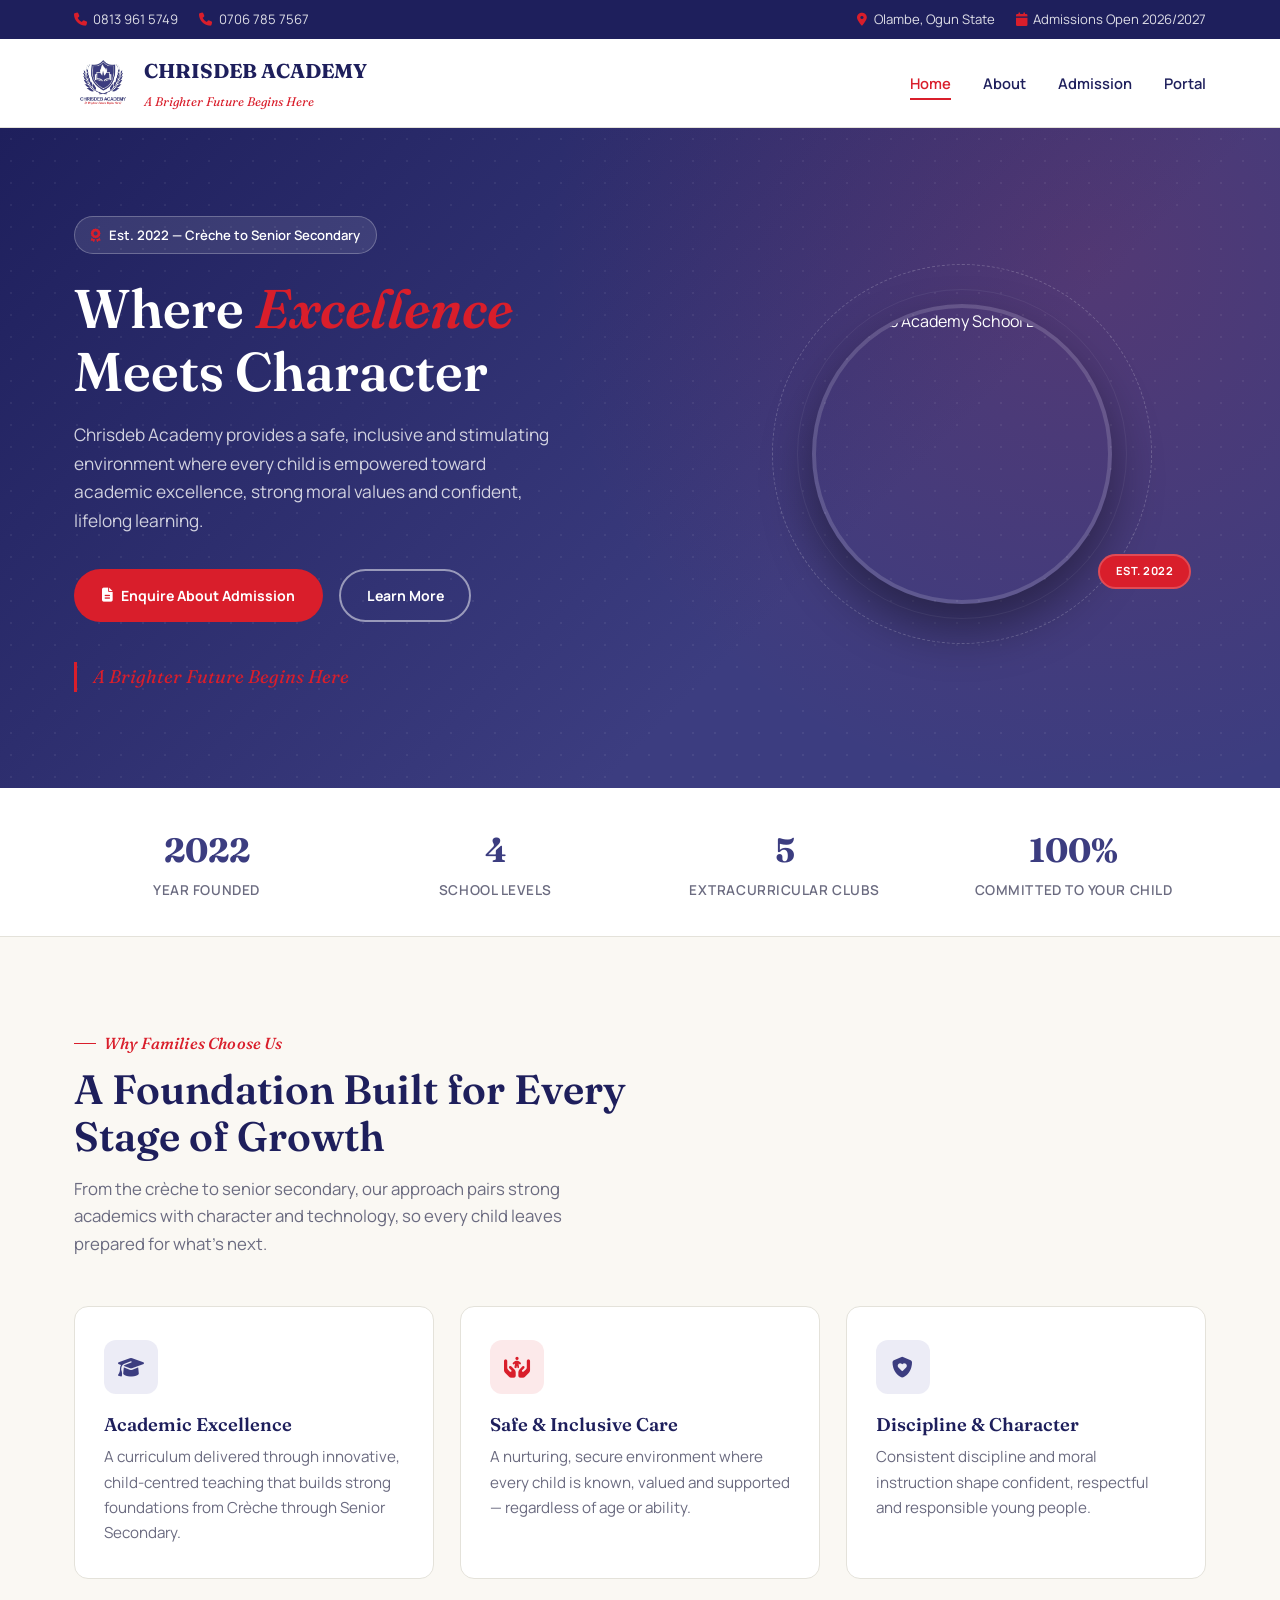
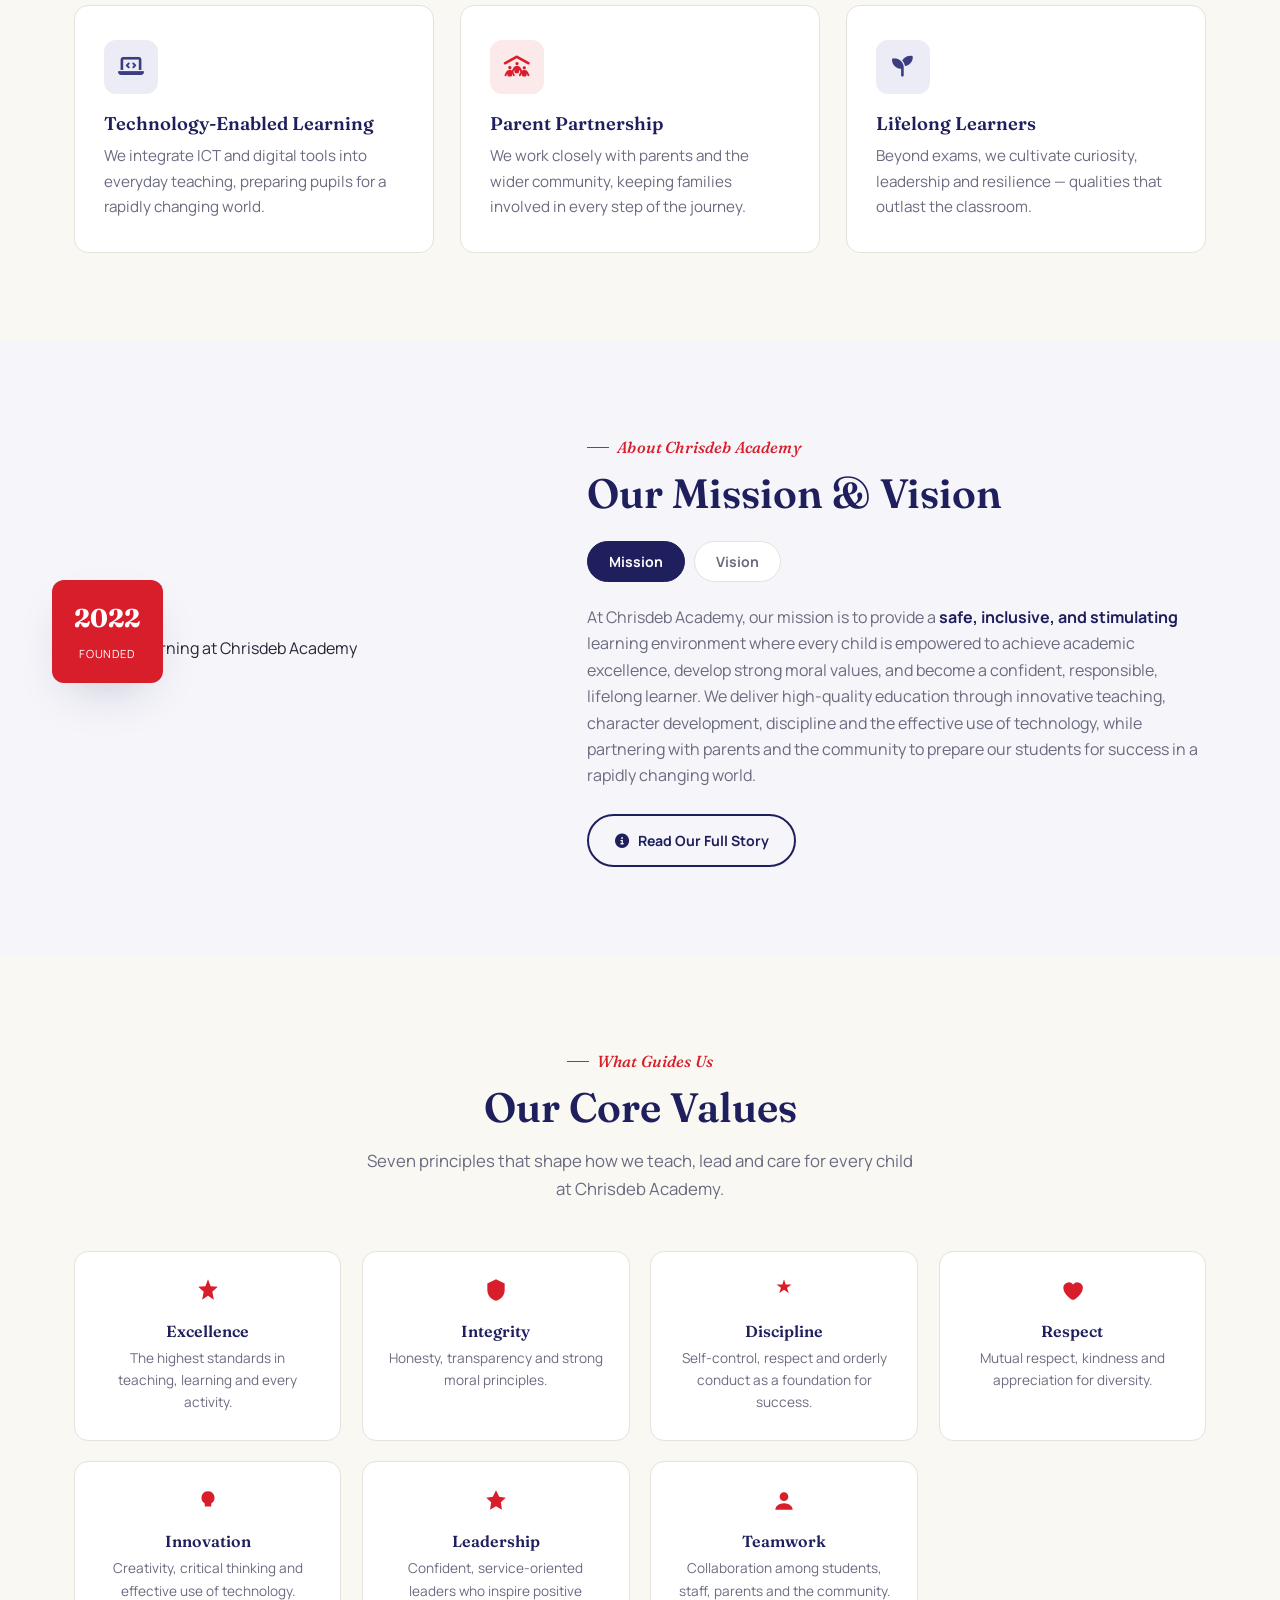
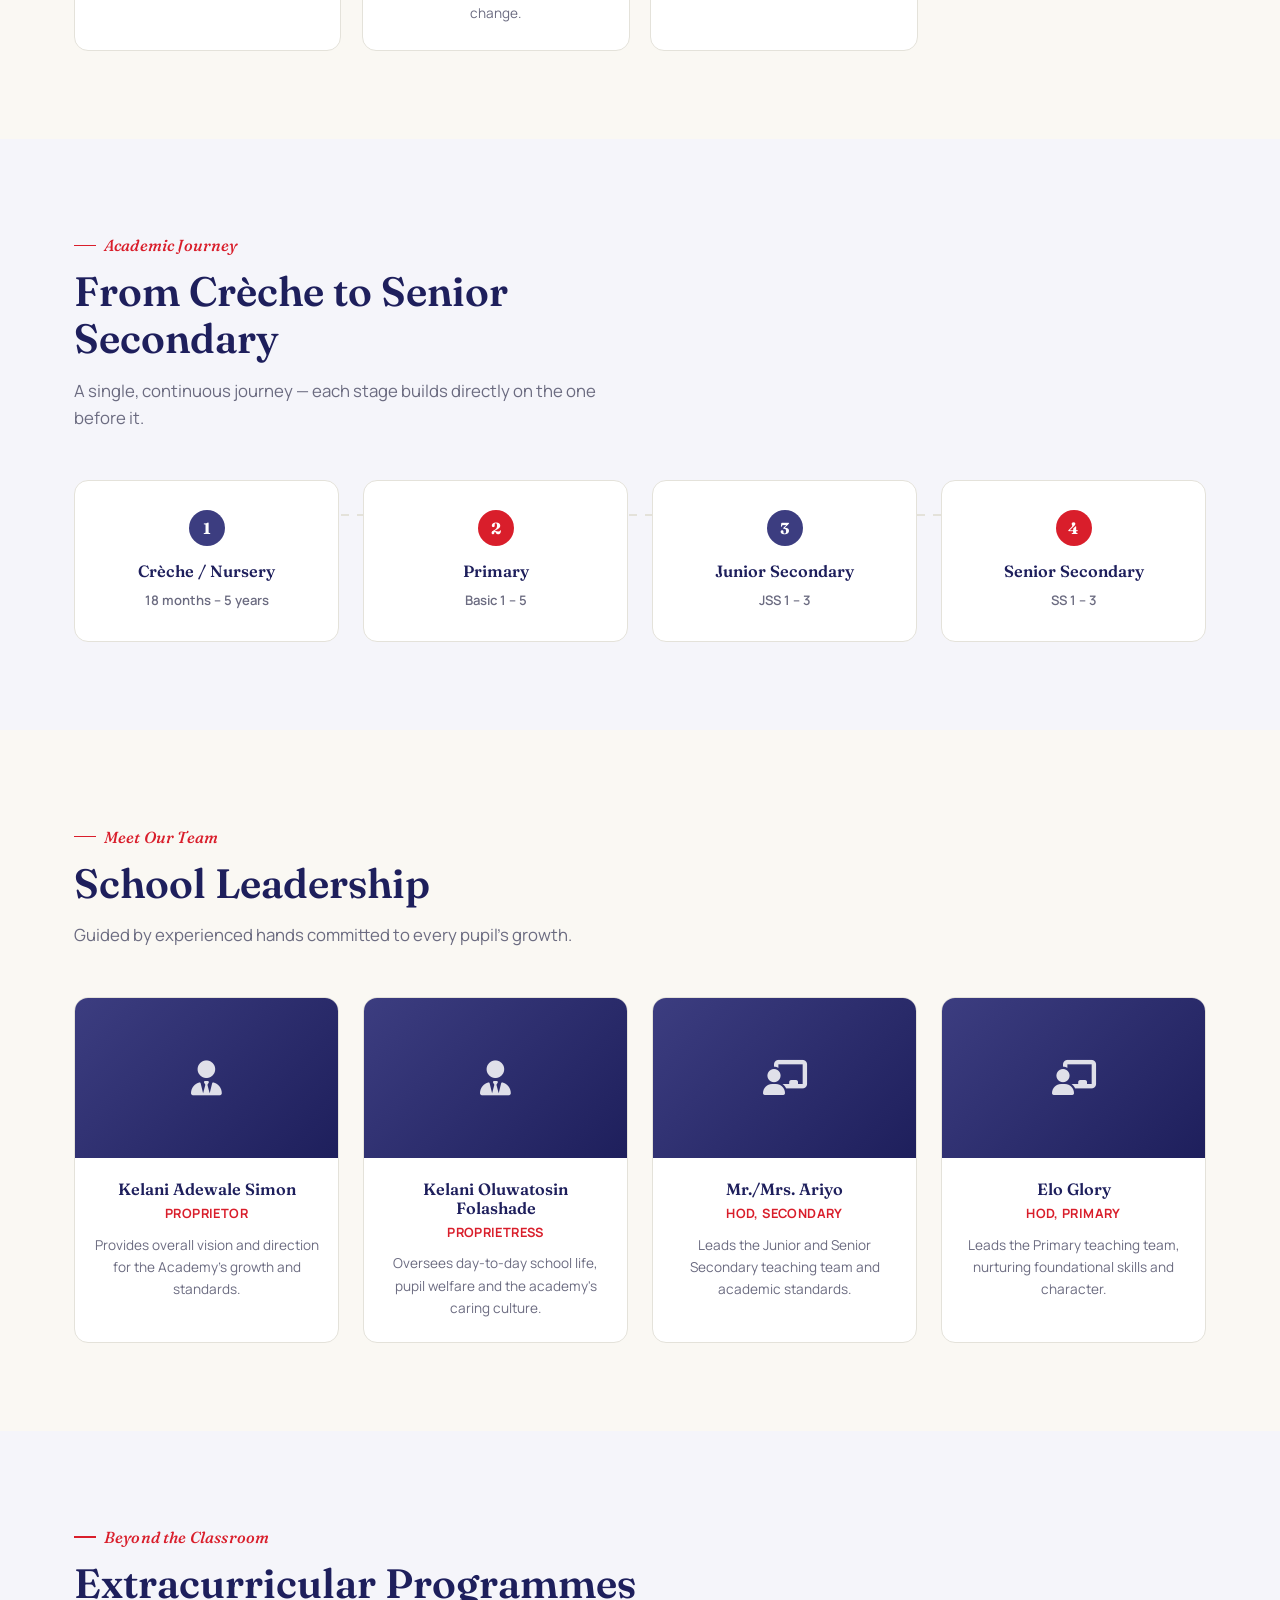
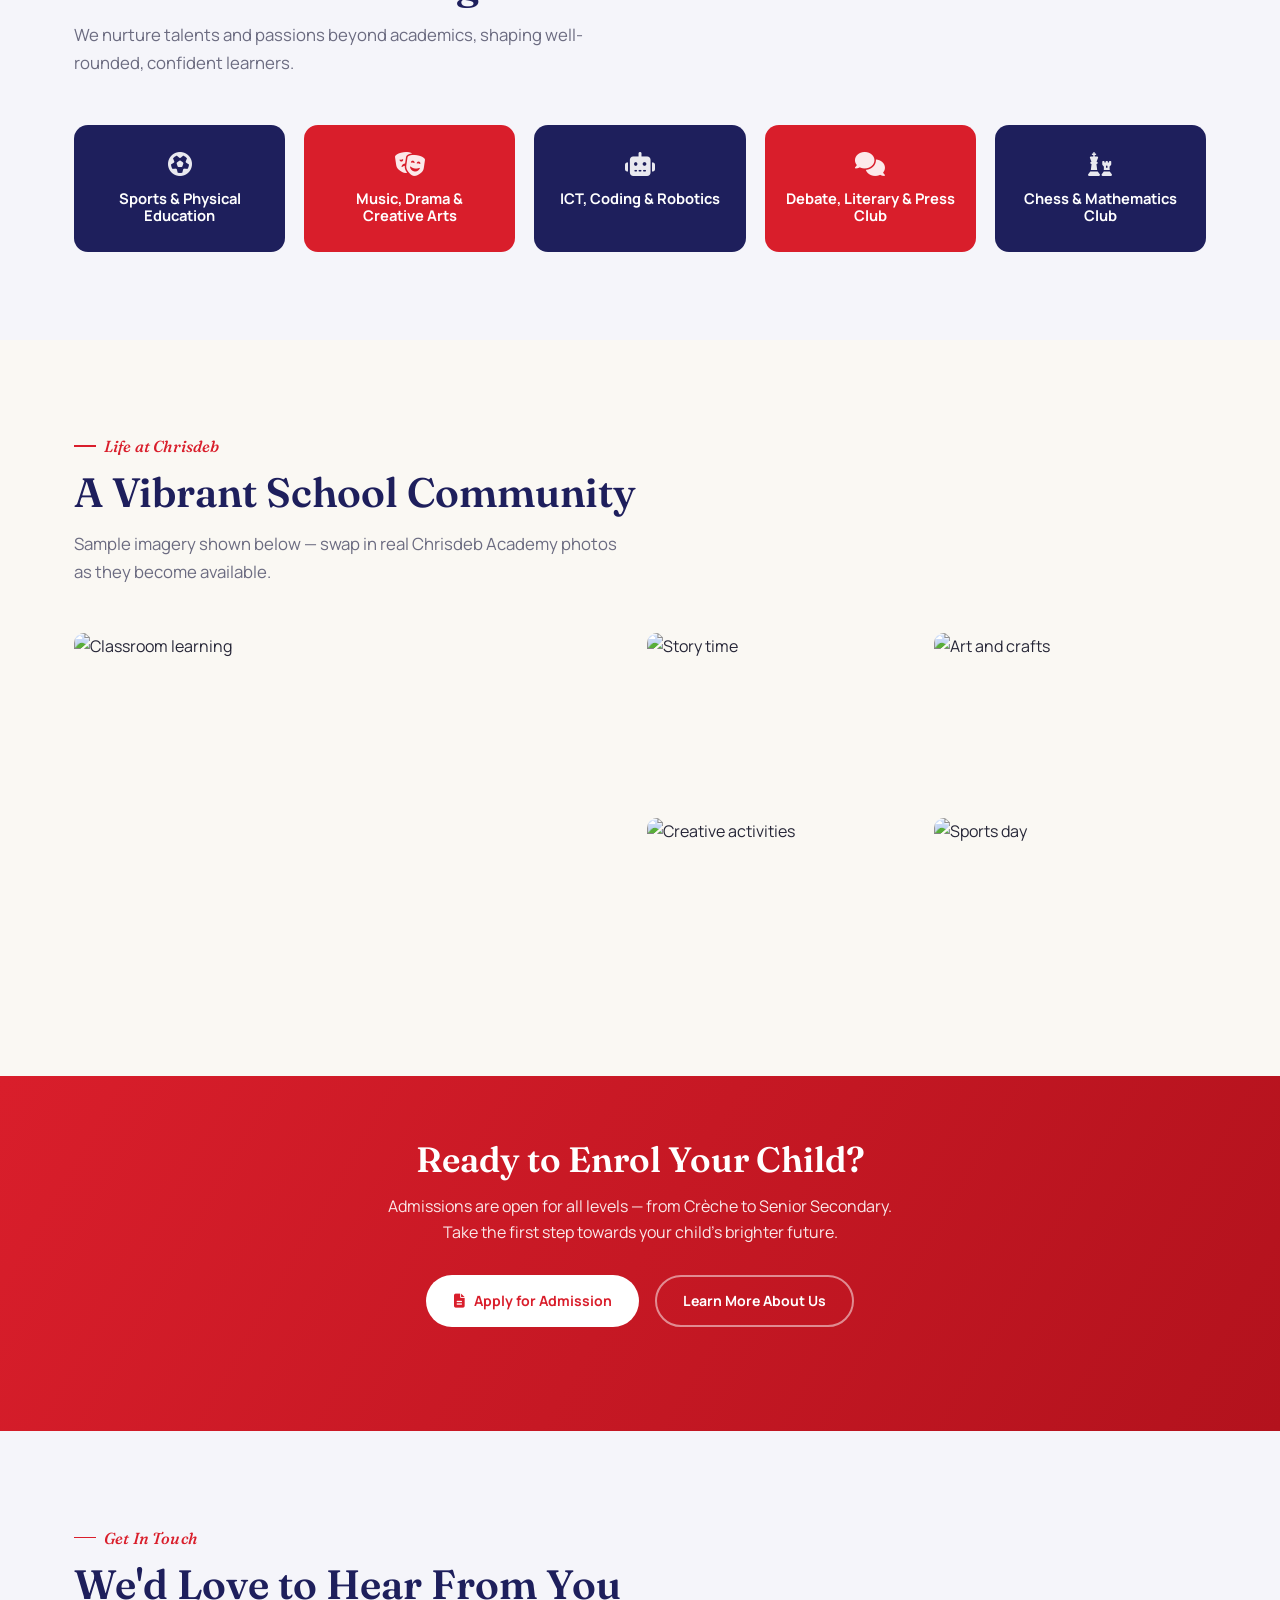
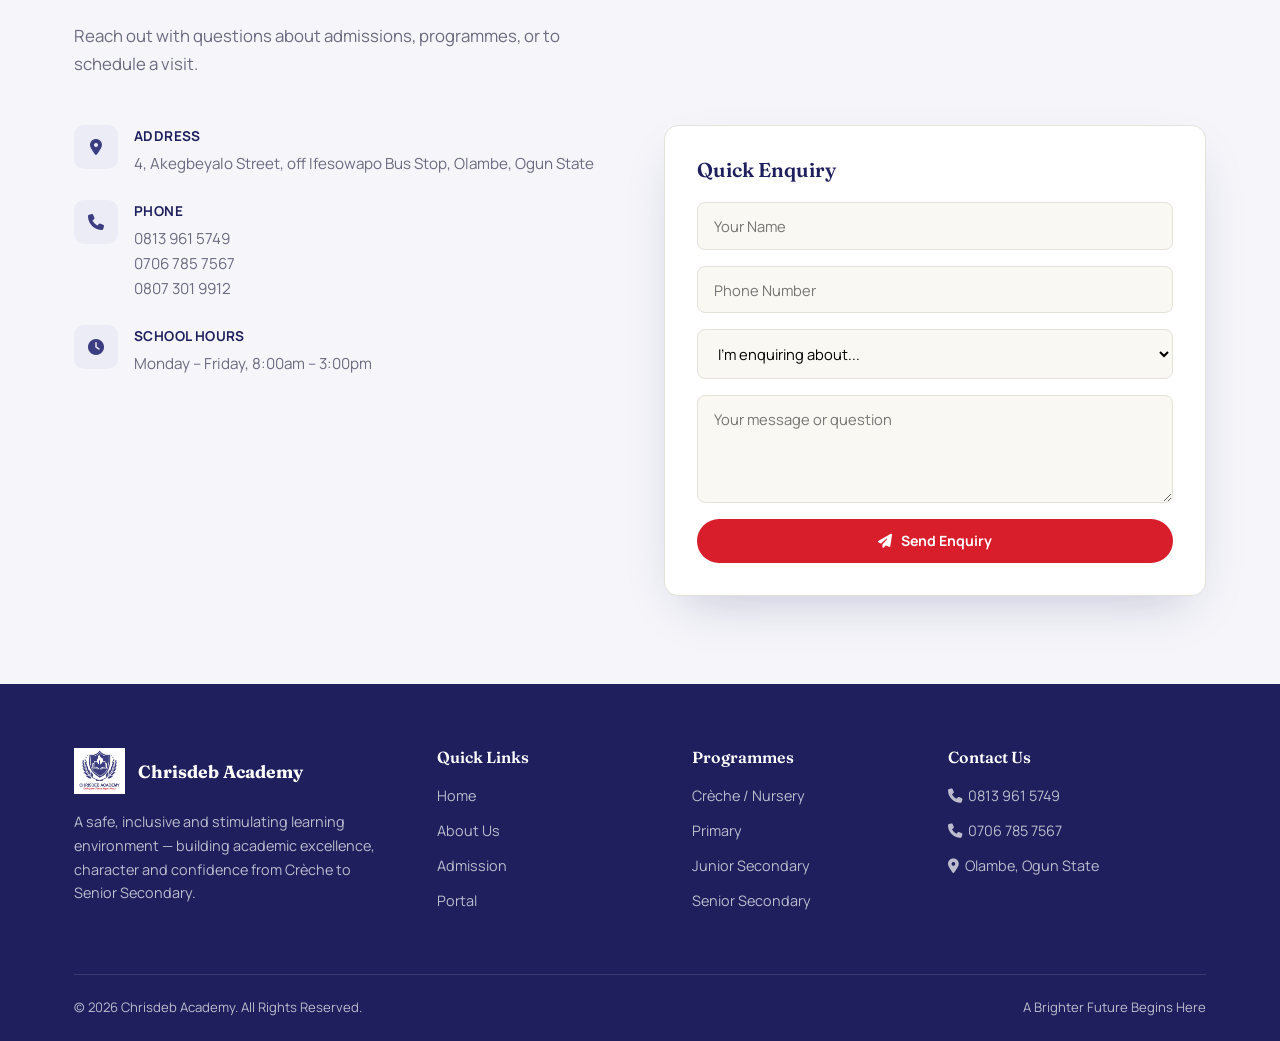
==== index.html @ 5f343018 "school building added" ====
<!DOCTYPE html>
<html lang="en">
<head>
<meta charset="UTF-8">
<meta name="viewport" content="width=device-width, initial-scale=1.0, viewport-fit=cover">

<!-- Title & Description -->
<title>Chrisdeb Academy | Crèche to Senior Secondary School in Olambe, Ogun State</title>
<meta name="description" content="Chrisdeb Academy is a Crèche to Senior Secondary school in Olambe, Ogun State, providing a safe, inclusive learning environment built on excellence, integrity and discipline since 2022. Admissions open — enquire today.">
<meta name="keywords" content="Chrisdeb Academy, school in Olambe, school in Ogun State, nursery school Ogun State, primary school Olambe, secondary school Ogun State, creche Olambe, JSS SS school Nigeria, best private school Ogun State, affordable school Olambe Ifesowapo">
<meta name="author" content="Chrisdeb Academy">
<meta name="robots" content="index, follow">
<meta name="googlebot" content="index, follow">
<meta name="theme-color" content="#3C3D80">

<!-- Favicon -->
    <link rel="icon" type="image/x-icon" href="favicon/favicon.ico">
    <link rel="icon" type="image/png" sizes="16x16" href="favicon/favicon-16x16.png">
    <link rel="icon" type="image/png" sizes="32x32" href="favicon/favicon-32x32.png">
    <link rel="apple-touch-icon" sizes="180x180" href="favicon/apple-touch-icon.png">
    <link rel="manifest" href="site.webmanifest">
    <meta name="theme-color" content="#2B3896">

<!-- Open Graph / Facebook -->
<meta property="og:type" content="website">
<meta property="og:url" content="https://www.chrisdeb.acad.com.ng/">
<meta property="og:title" content="Chrisdeb Academy | A Brighter Future Begins Here">
<meta property="og:description" content="Crèche to Senior Secondary education in Olambe, Ogun State. A safe, inclusive environment built on excellence, integrity and discipline since 2022.">
<meta property="og:image" content="https://www.chrisdeb.acad.com.ng/logo.png">
<meta property="og:image:width" content="1200">
<meta property="og:image:height" content="1200">
<meta property="og:locale" content="en_NG">
<meta property="og:site_name" content="Chrisdeb Academy">

<!-- Twitter Card -->
<meta name="twitter:card" content="summary_large_image">
<meta name="twitter:title" content="Chrisdeb Academy | A Brighter Future Begins Here">
<meta name="twitter:description" content="Crèche to Senior Secondary education in Olambe, Ogun State. A safe, inclusive environment built on excellence, integrity and discipline since 2022.">
<meta name="twitter:image" content="https://www.chrisdeb.acad.com.ng/logo.png">

<!-- Canonical URL -->
<link rel="canonical" href="https://www.chrisdeb.acad.com.ng/">
<link rel="alternate" hreflang="en" href="https://www.chrisdeb.acad.com.ng/">

<!-- Structured Data / Schema.org -->
<script type="application/ld+json">
{
  "@context": "https://schema.org",
  "@type": "EducationalOrganization",
  "name": "Chrisdeb Academy",
  "alternateName": "Chrisdeb Academy Olambe",
  "description": "Chrisdeb Academy provides a safe, inclusive, and stimulating learning environment from Crèche to Senior Secondary, empowering pupils toward academic excellence, strong moral values and confident, lifelong learning.",
  "url": "https://www.chrisdeb.acad.com.ng/",
  "logo": "https://www.chrisdeb.acad.com.ng/logo.png",
  "image": "https://www.chrisdeb.acad.com.ng/logo.png",
  "foundingDate": "2022",
  "foundingLocation": "Olambe, Ogun State, Nigeria",
  "slogan": "A Brighter Future Begins Here",
  "address": {
    "@type": "PostalAddress",
    "streetAddress": "4, Akegbeyalo Street, off Ifesowapo Bus Stop",
    "addressLocality": "Olambe",
    "addressRegion": "Ogun State",
    "addressCountry": "NG"
  },
  "contactPoint": {
    "@type": "ContactPoint",
    "telephone": "+2348139615749",
    "contactType": "admissions",
    "areaServed": "NG",
    "availableLanguage": ["English"]
  },
  "telephone": ["+2348139615749", "+2347067857567", "+2348073019912"],
  "hasOfferCatalog": {
    "@type": "OfferCatalog",
    "name": "Educational Programmes",
    "itemListElement": [
      { "@type": "Offer", "itemOffered": { "@type": "Course", "name": "Crèche / Nursery", "description": "For children 18 months to 5 years" } },
      { "@type": "Offer", "itemOffered": { "@type": "Course", "name": "Primary (Basic 1–5)", "description": "Foundational primary education" } },
      { "@type": "Offer", "itemOffered": { "@type": "Course", "name": "Junior Secondary (JSS 1–3)", "description": "Junior secondary education" } },
      { "@type": "Offer", "itemOffered": { "@type": "Course", "name": "Senior Secondary (SS 1–3)", "description": "Senior secondary education" } }
    ]
  }
}
</script>

<!-- Local Business Schema -->
<script type="application/ld+json">
{
  "@context": "https://schema.org",
  "@type": "LocalBusiness",
  "name": "Chrisdeb Academy",
  "image": "https://www.chrisdeb.acad.com.ng/logo.png",
  "priceRange": "₦₦",
  "telephone": "+2348139615749",
  "address": {
    "@type": "PostalAddress",
    "streetAddress": "4, Akegbeyalo Street, off Ifesowapo Bus Stop",
    "addressLocality": "Olambe",
    "addressRegion": "Ogun State",
    "addressCountry": "NG"
  },
  "openingHoursSpecification": {
    "@type": "OpeningHoursSpecification",
    "dayOfWeek": ["Monday","Tuesday","Wednesday","Thursday","Friday"],
    "opens": "08:00",
    "closes": "15:00"
  }
}
</script>

<link rel="preconnect" href="https://fonts.googleapis.com">
<link rel="preconnect" href="https://fonts.gstatic.com" crossorigin>
<link href="https://fonts.googleapis.com/css2?family=Fraunces:ital,opsz,wght@0,9..144,400;0,9..144,500;0,9..144,600;0,9..144,700;1,9..144,500;1,9..144,600&family=Manrope:wght@400;500;600;700;800&display=swap" rel="stylesheet">
<link rel="stylesheet" href="https://cdnjs.cloudflare.com/ajax/libs/font-awesome/6.4.0/css/all.min.css">

<style>
/* ===== ROOT VARIABLES ===== */
:root {
  --navy-900: #1E1F5C;
  --navy-700: #3C3D80;
  --navy-600: #4A4B96;
  --navy-100: #ECECF6;
  --navy-50: #F5F5FA;
  --red: #D91E2B;
  --red-dark: #B3121D;
  --cream: #FAF8F3;
  --white: #FFFFFF;
  --charcoal: #262637;
  --muted: #6B6B80;
  --border: #E4E2DA;
  --radius: 14px;
  --shadow: 0 20px 50px -20px rgba(30,31,92,0.25);
}

/* ===== RESET & BASE ===== */
* {
  margin: 0;
  padding: 0;
  box-sizing: border-box;
}
html {
  scroll-behavior: smooth;
}
body {
  font-family: 'Manrope', sans-serif;
  background: var(--cream);
  color: var(--charcoal);
  line-height: 1.65;
  -webkit-font-smoothing: antialiased;
}
h1, h2, h3, h4 {
  font-family: 'Fraunces', serif;
  color: var(--navy-900);
  line-height: 1.15;
  font-weight: 600;
}
a {
  text-decoration: none;
  color: inherit;
}
img {
  max-width: 100%;
  display: block;
}
.container {
  max-width: 1180px;
  margin: 0 auto;
  padding: 0 1.5rem;
}
ul {
  list-style: none;
}
button {
  font-family: inherit;
  cursor: pointer;
}

/* ===== UTILITY ===== */
.eyebrow {
  display: inline-flex;
  align-items: center;
  gap: 0.5rem;
  font-family: 'Fraunces', serif;
  font-style: italic;
  font-weight: 500;
  color: var(--red);
  font-size: 1rem;
  margin-bottom: 0.6rem;
  letter-spacing: 0.01em;
}
.eyebrow::before {
  content: '';
  width: 22px;
  height: 1.5px;
  background: var(--red);
  display: inline-block;
}
.section {
  padding: 5.5rem 0;
}
.section-alt {
  background: var(--navy-50);
}
.section-title {
  font-size: clamp(1.8rem, 3.2vw, 2.6rem);
  margin-bottom: 0.9rem;
  max-width: 640px;
}
.section-sub {
  color: var(--muted);
  font-size: 1.05rem;
  max-width: 560px;
  margin-bottom: 3rem;
}
.btn {
  display: inline-flex;
  align-items: center;
  gap: 0.55rem;
  font-weight: 700;
  font-size: 0.88rem;
  padding: 0.8rem 1.6rem;
  border-radius: 50px;
  border: 2px solid transparent;
  transition: all 0.2s;
}
.btn-red {
  background: var(--red);
  color: var(--white);
}
.btn-red:hover {
  background: var(--red-dark);
}
.btn-outline {
  border-color: var(--navy-900);
  color: var(--navy-900);
}
.btn-outline:hover {
  background: var(--navy-900);
  color: var(--white);
}
.btn-outline-white {
  border-color: rgba(255, 255, 255, 0.5);
  color: var(--white);
}
.btn-outline-white:hover {
  background: var(--white);
  color: var(--navy-900);
  border-color: var(--white);
}
.reveal {
  opacity: 0;
  transform: translateY(24px);
  transition: opacity 0.7s ease, transform 0.7s ease;
}
.reveal.visible {
  opacity: 1;
  transform: translateY(0);
}
@media (prefers-reduced-motion: reduce) {
  .reveal {
    opacity: 1;
    transform: none;
    transition: none;
  }
  html {
    scroll-behavior: auto;
  }
}

/* ===== TOPBAR ===== */
.topbar {
  background: var(--navy-900);
  color: rgba(255, 255, 255, 0.85);
  font-size: 0.82rem;
}
.topbar-inner {
  max-width: 1180px;
  margin: 0 auto;
  padding: 0.55rem 1.5rem;
  display: flex;
  justify-content: space-between;
  align-items: center;
  flex-wrap: wrap;
  gap: 0.5rem;
}
.topbar a {
  color: rgba(255, 255, 255, 0.85);
}
.topbar-left,
.topbar-right {
  display: flex;
  gap: 1.3rem;
  flex-wrap: wrap;
}
.topbar i {
  margin-right: 0.4rem;
  color: var(--red);
}

/* ===== HEADER ===== */
.site-header {
  position: sticky;
  top: 0;
  z-index: 100;
  background: var(--white);
  border-bottom: 1px solid var(--border);
}
.nav-wrapper {
  max-width: 1180px;
  margin: 0 auto;
  padding: 0.9rem 1.5rem;
  display: flex;
  align-items: center;
  justify-content: space-between;
}
.brand {
  display: flex;
  align-items: center;
  gap: 0.75rem;
}
.brand img {
  height: 52px;
  width: auto;
}
.brand-text .name {
  font-family: 'Fraunces', serif;
  font-weight: 700;
  font-size: 1.25rem;
  color: var(--navy-900);
  display: block;
}
.brand-text .tagline {
  font-family: 'Fraunces', serif;
  font-style: italic;
  color: var(--red);
  font-size: 0.78rem;
}
.main-nav {
  display: flex;
  align-items: center;
  gap: 2rem;
}
.main-nav a {
  font-weight: 600;
  font-size: 0.92rem;
  color: var(--navy-900);
  position: relative;
  padding: 0.3rem 0;
}
.main-nav a::after {
  content: '';
  position: absolute;
  bottom: 0;
  left: 0;
  height: 2px;
  width: 0;
  background: var(--red);
  transition: width 0.25s;
}
.main-nav a:hover::after {
  width: 100%;
}
.main-nav a.active {
  color: var(--red);
}
.main-nav a.active::after {
  width: 100%;
}
.hamburger {
  display: none;
  flex-direction: column;
  gap: 5px;
  background: none;
  border: none;
}
.hamburger span {
  width: 24px;
  height: 2px;
  background: var(--navy-900);
}

/* ===== HERO ===== */
.hero {
  position: relative;
  overflow: hidden;
  background: radial-gradient(circle at 85% 20%, rgba(217, 30, 43, 0.14), transparent 45%),
    linear-gradient(135deg, var(--navy-900), var(--navy-700) 65%);
  color: var(--white);
  padding: 5.5rem 0 6rem;
}
.hero::before {
  content: '';
  position: absolute;
  inset: 0;
  opacity: 0.06;
  background-image: radial-gradient(circle, #fff 1px, transparent 1px);
  background-size: 22px 22px;
}
.hero-inner {
  position: relative;
  display: grid;
  grid-template-columns: 1.1fr 0.9fr;
  gap: 3rem;
  align-items: center;
}
.hero-badge {
  display: inline-flex;
  align-items: center;
  gap: 0.5rem;
  background: rgba(255, 255, 255, 0.1);
  border: 1px solid rgba(255, 255, 255, 0.25);
  padding: 0.45rem 1rem;
  border-radius: 50px;
  font-size: 0.82rem;
  font-weight: 600;
  margin-bottom: 1.5rem;
}
.hero-badge i {
  color: var(--red);
}
.hero h1 {
  color: var(--white);
  font-size: clamp(2.3rem, 4.5vw, 3.4rem);
  margin-bottom: 1.1rem;
}
.hero h1 em {
  color: var(--red);
  font-style: italic;
}
.hero p.lead {
  color: rgba(255, 255, 255, 0.78);
  font-size: 1.08rem;
  max-width: 490px;
  margin-bottom: 2.1rem;
}
.hero-cta {
  display: flex;
  gap: 1rem;
  flex-wrap: wrap;
  margin-bottom: 2.5rem;
}
.hero-motto {
  font-family: 'Fraunces', serif;
  font-style: italic;
  color: var(--red);
  font-size: 1.15rem;
  border-left: 3px solid var(--red);
  padding-left: 1rem;
}

/* ===== HERO CREST - SCHOOL BUILDING IMAGE ===== */
.hero-crest {
  position: relative;
  display: flex;
  align-items: center;
  justify-content: center;
}
.hero-crest-ring {
  position: absolute;
  width: 380px;
  height: 380px;
  border-radius: 50%;
  border: 1px dashed rgba(255, 255, 255, 0.2);
  animation: spin 60s linear infinite;
}
.hero-crest-ring-2 {
  position: absolute;
  width: 330px;
  height: 330px;
  border-radius: 50%;
  border: 1px solid rgba(255, 255, 255, 0.06);
}
@keyframes spin {
  to {
    transform: rotate(360deg);
  }
}
.hero-crest .school-image {
  width: 300px;
  height: 300px;
  border-radius: 50%;
  object-fit: cover;
  border: 4px solid rgba(255, 255, 255, 0.15);
  box-shadow: 0 25px 50px rgba(0, 0, 0, 0.4);
}
.hero-crest .school-badge {
  position: absolute;
  bottom: 15px;
  right: 15px;
  background: var(--red);
  color: var(--white);
  font-size: 0.7rem;
  font-weight: 700;
  padding: 0.4rem 1rem;
  border-radius: 50px;
  letter-spacing: 0.04em;
  text-transform: uppercase;
  border: 2px solid rgba(255, 255, 255, 0.2);
}

/* ===== STATS ===== */
.stats-strip {
  background: var(--white);
  border-bottom: 1px solid var(--border);
}
.stats-inner {
  max-width: 1180px;
  margin: 0 auto;
  padding: 2.2rem 1.5rem;
  display: grid;
  grid-template-columns: repeat(4, 1fr);
  gap: 1.5rem;
  text-align: center;
}
.stat-num {
  font-family: 'Fraunces', serif;
  font-size: 2.1rem;
  font-weight: 700;
  color: var(--navy-700);
}
.stat-label {
  font-size: 0.85rem;
  color: var(--muted);
  font-weight: 600;
  text-transform: uppercase;
  letter-spacing: 0.04em;
}

/* ===== WHY CHOOSE US ===== */
.why-grid {
  display: grid;
  grid-template-columns: repeat(3, 1fr);
  gap: 1.6rem;
}
.why-card {
  background: var(--white);
  border: 1px solid var(--border);
  border-radius: var(--radius);
  padding: 2.1rem 1.8rem;
  transition: transform 0.25s, box-shadow 0.25s;
}
.why-card:hover {
  transform: translateY(-6px);
  box-shadow: var(--shadow);
}
.why-icon {
  width: 54px;
  height: 54px;
  border-radius: 12px;
  background: var(--navy-100);
  display: flex;
  align-items: center;
  justify-content: center;
  margin-bottom: 1.2rem;
  color: var(--navy-700);
  font-size: 1.3rem;
}
.why-card:nth-child(3n+2) .why-icon {
  background: #FCE9EA;
  color: var(--red);
}
.why-card h3 {
  font-size: 1.15rem;
  margin-bottom: 0.6rem;
}
.why-card p {
  color: var(--muted);
  font-size: 0.95rem;
}

/* ===== ABOUT / MISSION-VISION ===== */
.about-grid {
  display: grid;
  grid-template-columns: 0.85fr 1.15fr;
  gap: 3.5rem;
  align-items: center;
}
.about-img {
  position: relative;
}
.about-img img {
  border-radius: var(--radius);
  box-shadow: var(--shadow);
}
.about-img .badge-founded {
  position: absolute;
  bottom: -22px;
  left: -22px;
  background: var(--red);
  color: var(--white);
  padding: 1.1rem 1.4rem;
  border-radius: 12px;
  text-align: center;
  box-shadow: var(--shadow);
}
.badge-founded .num {
  font-family: 'Fraunces', serif;
  font-size: 1.6rem;
  font-weight: 700;
  display: block;
}
.badge-founded .lbl {
  font-size: 0.7rem;
  text-transform: uppercase;
  letter-spacing: 0.05em;
}
.tabs {
  display: flex;
  gap: 0.6rem;
  margin-bottom: 1.4rem;
}
.tab-btn {
  padding: 0.6rem 1.3rem;
  border-radius: 50px;
  border: 1.5px solid var(--border);
  background: var(--white);
  font-weight: 700;
  font-size: 0.88rem;
  color: var(--muted);
}
.tab-btn.active {
  background: var(--navy-900);
  border-color: var(--navy-900);
  color: var(--white);
}
.tab-panel {
  display: none;
  color: var(--muted);
  font-size: 1rem;
}
.tab-panel.active {
  display: block;
}
.tab-panel strong {
  color: var(--navy-900);
}

/* ===== CORE VALUES ===== */
.values-grid {
  display: grid;
  grid-template-columns: repeat(4, 1fr);
  gap: 1.3rem;
}
.value-card {
  background: var(--white);
  border: 1px solid var(--border);
  border-radius: var(--radius);
  padding: 1.6rem;
  text-align: center;
}
.value-card svg {
  width: 26px;
  height: 26px;
  fill: var(--red);
  margin-bottom: 0.7rem;
}
.value-card h4 {
  font-size: 1rem;
  margin-bottom: 0.4rem;
}
.value-card p {
  font-size: 0.85rem;
  color: var(--muted);
}

/* ===== JOURNEY ===== */
.journey {
  position: relative;
  display: grid;
  grid-template-columns: repeat(4, 1fr);
  gap: 1.5rem;
  margin-top: 1rem;
}
.journey::before {
  content: '';
  position: absolute;
  top: 34px;
  left: 8%;
  right: 8%;
  height: 2px;
  background: repeating-linear-gradient(90deg, var(--border) 0 8px, transparent 8px 16px);
}
.journey-step {
  position: relative;
  background: var(--white);
  border: 1px solid var(--border);
  border-radius: var(--radius);
  padding: 1.8rem 1.4rem;
  text-align: center;
}
.journey-num {
  width: 36px;
  height: 36px;
  border-radius: 50%;
  background: var(--navy-700);
  color: var(--white);
  display: flex;
  align-items: center;
  justify-content: center;
  font-family: 'Fraunces', serif;
  font-weight: 700;
  margin: 0 auto 1rem;
  position: relative;
  z-index: 1;
}
.journey-step:nth-child(2) .journey-num {
  background: var(--red);
}
.journey-step:nth-child(4) .journey-num {
  background: var(--red);
}
.journey-step h4 {
  font-size: 1.02rem;
  margin-bottom: 0.35rem;
}
.journey-step span {
  font-size: 0.82rem;
  color: var(--muted);
  font-weight: 600;
}

/* ===== LEADERSHIP ===== */
.leader-grid {
  display: grid;
  grid-template-columns: repeat(4, 1fr);
  gap: 1.5rem;
}
.leader-card {
  background: var(--white);
  border: 1px solid var(--border);
  border-radius: var(--radius);
  overflow: hidden;
  text-align: center;
}
.leader-avatar {
  height: 160px;
  background: linear-gradient(135deg, var(--navy-700), var(--navy-900));
  display: flex;
  align-items: center;
  justify-content: center;
  color: rgba(255, 255, 255, 0.85);
  font-size: 2.2rem;
}
.leader-body {
  padding: 1.4rem 1.2rem;
}
.leader-body h4 {
  font-size: 1.02rem;
  margin-bottom: 0.25rem;
}
.leader-body span {
  display: block;
  font-size: 0.8rem;
  font-weight: 700;
  color: var(--red);
  text-transform: uppercase;
  letter-spacing: 0.03em;
  margin-bottom: 0.6rem;
}
.leader-body p {
  font-size: 0.85rem;
  color: var(--muted);
}

/* ===== EXTRACURRICULAR ===== */
.extra-grid {
  display: grid;
  grid-template-columns: repeat(5, 1fr);
  gap: 1.2rem;
}
.extra-card {
  background: var(--navy-900);
  color: var(--white);
  border-radius: var(--radius);
  padding: 1.7rem 1.3rem;
  text-align: center;
  transition: transform 0.25s;
}
.extra-card:hover {
  transform: translateY(-5px);
}
.extra-card:nth-child(2n) {
  background: var(--red);
}
.extra-card i {
  font-size: 1.5rem;
  margin-bottom: 0.9rem;
  color: rgba(255, 255, 255, 0.9);
}
.extra-card h4 {
  color: var(--white);
  font-size: 0.92rem;
  font-weight: 700;
  font-family: 'Manrope', sans-serif;
}

/* ===== GALLERY ===== */
.gallery-grid {
  display: grid;
  grid-template-columns: repeat(4, 1fr);
  grid-auto-rows: 170px;
  gap: 0.9rem;
}
.gallery-grid a {
  border-radius: 10px;
  overflow: hidden;
  position: relative;
}
.gallery-grid a:nth-child(1) {
  grid-column: span 2;
  grid-row: span 2;
}
.gallery-grid img {
  width: 100%;
  height: 100%;
  object-fit: cover;
  transition: transform 0.4s;
}
.gallery-grid a:hover img {
  transform: scale(1.08);
}

/* ===== CTA BANNER ===== */
.cta-banner {
  background: linear-gradient(120deg, var(--red), var(--red-dark));
  color: var(--white);
  text-align: center;
  padding: 4rem 1.5rem;
}
.cta-banner h2 {
  color: var(--white);
  margin-bottom: 0.8rem;
  font-size: clamp(1.6rem, 3vw, 2.2rem);
}
.cta-banner p {
  color: rgba(255, 255, 255, 0.9);
  max-width: 520px;
  margin: 0 auto 1.8rem;
}
.cta-banner .hero-cta {
  justify-content: center;
}
.cta-banner .btn-outline-white:hover {
  color: var(--red);
}

/* ===== CONTACT ===== */
.contact-grid {
  display: grid;
  grid-template-columns: 1fr 1fr;
  gap: 3rem;
}
.contact-item {
  display: flex;
  gap: 1rem;
  margin-bottom: 1.5rem;
}
.contact-icon {
  width: 44px;
  height: 44px;
  border-radius: 10px;
  background: var(--navy-100);
  color: var(--navy-700);
  display: flex;
  align-items: center;
  justify-content: center;
  flex-shrink: 0;
}
.contact-detail strong {
  display: block;
  font-size: 0.85rem;
  text-transform: uppercase;
  letter-spacing: 0.03em;
  color: var(--navy-900);
  margin-bottom: 0.2rem;
}
.contact-detail a,
.contact-detail span {
  display: block;
  color: var(--muted);
  font-size: 0.95rem;
}
.form-card {
  background: var(--white);
  border: 1px solid var(--border);
  border-radius: var(--radius);
  padding: 2rem;
  box-shadow: var(--shadow);
}
.form-card h3 {
  font-size: 1.25rem;
  margin-bottom: 1.3rem;
}
.form-row {
  display: flex;
  flex-direction: column;
  gap: 1rem;
}
.form-row input,
.form-row select,
.form-row textarea {
  padding: 0.8rem 1rem;
  border: 1px solid var(--border);
  border-radius: 8px;
  font-family: 'Manrope', sans-serif;
  font-size: 0.92rem;
  outline: none;
  transition: border-color 0.2s;
  background: var(--cream);
}
.form-row input:focus,
.form-row select:focus,
.form-row textarea:focus {
  border-color: var(--navy-700);
}
.form-row button {
  border: none;
  justify-content: center;
}

/* ===== FOOTER ===== */
footer {
  background: var(--navy-900);
  color: rgba(255, 255, 255, 0.7);
  padding-top: 4rem;
}
.footer-grid {
  display: grid;
  grid-template-columns: 1.5fr 1fr 1fr 1.2fr;
  gap: 2.5rem;
  padding-bottom: 3rem;
}
.footer-brand {
  display: flex;
  gap: 0.8rem;
  align-items: center;
  margin-bottom: 1rem;
}
.footer-brand img {
  height: 46px;
}
.footer-brand .name {
  font-family: 'Fraunces', serif;
  font-weight: 700;
  color: var(--white);
  font-size: 1.1rem;
  display: block;
}
.footer-desc {
  font-size: 0.9rem;
  margin-bottom: 1.3rem;
}
.footer-heading {
  color: var(--white);
  font-family: 'Fraunces', serif;
  font-size: 1rem;
  margin-bottom: 1.1rem;
}
.footer-links li {
  margin-bottom: 0.7rem;
  font-size: 0.9rem;
}
.footer-links a:hover {
  color: var(--white);
}
.footer-bottom {
  border-top: 1px solid rgba(255, 255, 255, 0.12);
  padding: 1.4rem 0;
  display: flex;
  justify-content: space-between;
  flex-wrap: wrap;
  gap: 0.6rem;
  font-size: 0.82rem;
}

/* ===== RESPONSIVE ===== */
@media (max-width: 980px) {
  .hero-inner {
    grid-template-columns: 1fr;
    text-align: center;
  }
  .hero p.lead {
    margin-inline: auto;
  }
  .hero-cta {
    justify-content: center;
  }
  .hero-motto {
    margin: 0 auto;
    border-left: none;
    border-top: 3px solid var(--red);
    padding-left: 0;
    padding-top: 0.8rem;
  }
  .hero-crest {
    order: -1;
  }
  .hero-crest-ring {
    width: 280px;
    height: 280px;
  }
  .hero-crest-ring-2 {
    width: 240px;
    height: 240px;
  }
  .hero-crest .school-image {
    width: 220px;
    height: 220px;
  }
  .stats-inner {
    grid-template-columns: repeat(2, 1fr);
  }
  .why-grid,
  .values-grid,
  .journey,
  .leader-grid,
  .extra-grid {
    grid-template-columns: repeat(2, 1fr);
  }
  .journey::before {
    display: none;
  }
  .about-grid {
    grid-template-columns: 1fr;
  }
  .contact-grid {
    grid-template-columns: 1fr;
  }
  .footer-grid {
    grid-template-columns: 1fr 1fr;
  }
  .gallery-grid {
    grid-template-columns: repeat(2, 1fr);
  }
  .gallery-grid a:nth-child(1) {
    grid-column: span 2;
  }
}
@media (max-width: 640px) {
  .main-nav {
    position: fixed;
    top: 78px;
    left: 0;
    right: 0;
    background: var(--white);
    flex-direction: column;
    padding: 1.5rem;
    gap: 1.2rem;
    border-bottom: 1px solid var(--border);
    transform: translateY(-130%);
    transition: transform 0.3s;
    z-index: 99;
  }
  .main-nav.open {
    transform: translateY(0);
  }
  .hamburger {
    display: flex;
  }
  .why-grid,
  .values-grid,
  .journey,
  .leader-grid,
  .extra-grid,
  .footer-grid {
    grid-template-columns: 1fr;
  }
  .stats-inner {
    grid-template-columns: repeat(2, 1fr);
  }
  .section {
    padding: 3.5rem 0;
  }
  .hero-crest-ring {
    width: 200px;
    height: 200px;
  }
  .hero-crest-ring-2 {
    width: 170px;
    height: 170px;
  }
  .hero-crest .school-image {
    width: 150px;
    height: 150px;
  }
  .hero-crest .school-badge {
    font-size: 0.55rem;
    padding: 0.25rem 0.7rem;
    bottom: 5px;
    right: 5px;
  }
}
</style>
</head>
<body>

<div class="topbar">
  <div class="topbar-inner">
    <div class="topbar-left">
      <span><i class="fas fa-phone"></i><a href="tel:08139615749">0813 961 5749</a></span>
      <span><i class="fas fa-phone"></i><a href="tel:07067857567">0706 785 7567</a></span>
    </div>
    <div class="topbar-right">
      <span><i class="fas fa-map-marker-alt"></i>Olambe, Ogun State</span>
      <span><i class="fas fa-calendar"></i>Admissions Open 2026/2027</span>
    </div>
  </div>
</div>

<header class="site-header">
  <div class="nav-wrapper">
    <a href="#top" class="brand">
      <img src="logo.png" alt="Chrisdeb Academy Logo">
      <div class="brand-text">
        <span class="name">CHRISDEB ACADEMY</span>
        <span class="tagline">A Brighter Future Begins Here</span>
      </div>
    </a>
    <button class="hamburger" id="hamburger" aria-label="Menu"><span></span><span></span><span></span></button>
    <nav class="main-nav" id="mainNav">
      <a href="index.html" class="nav-link active">Home</a>
      <a href="about.html" class="nav-link">About</a>
      <a href="admission.html" class="nav-link">Admission</a>
      <a href="https://acad.com.ng/chrisdeb/login.php" class="nav-link" target="_blank" rel="noopener">Portal</a>
    </nav>
  </div>
</header>

<section class="hero" id="top">
  <div class="container hero-inner">
    <div>
      <span class="hero-badge"><i class="fas fa-award"></i> Est. 2022 &mdash; Crèche to Senior Secondary</span>
      <h1>Where <em>Excellence</em><br>Meets Character</h1>
      <p class="lead">Chrisdeb Academy provides a safe, inclusive and stimulating environment where every child is empowered toward academic excellence, strong moral values and confident, lifelong learning.</p>
      <div class="hero-cta">
        <a href="admission.html" class="btn btn-red"><i class="fas fa-file-alt"></i> Enquire About Admission</a>
        <a href="about.html" class="btn btn-outline-white">Learn More</a>
      </div>
      <p class="hero-motto">A Brighter Future Begins Here</p>
    </div>
    <div class="hero-crest">
      <div class="hero-crest-ring"></div>
      <div class="hero-crest-ring-2"></div>
      <!-- School building image - replace src with actual school building photo -->
      <img class="school-image" src="school_building.jpg" alt="Chrisdeb Academy School Building">
      <span class="school-badge">Est. 2022</span>
    </div>
  </div>
</section>

<div class="stats-strip">
  <div class="stats-inner">
    <div><span class="stat-num">2022</span><div class="stat-label">Year Founded</div></div>
    <div><span class="stat-num">4</span><div class="stat-label">School Levels</div></div>
    <div><span class="stat-num">5</span><div class="stat-label">Extracurricular Clubs</div></div>
    <div><span class="stat-num">100%</span><div class="stat-label">Committed to Your Child</div></div>
  </div>
</div>

<section class="section" id="why">
  <div class="container">
    <span class="eyebrow">Why Families Choose Us</span>
    <h2 class="section-title">A Foundation Built for Every Stage of Growth</h2>
    <p class="section-sub">From the crèche to senior secondary, our approach pairs strong academics with character and technology, so every child leaves prepared for what's next.</p>
    <div class="why-grid reveal">
      <div class="why-card">
        <div class="why-icon"><i class="fas fa-graduation-cap"></i></div>
        <h3>Academic Excellence</h3>
        <p>A curriculum delivered through innovative, child-centred teaching that builds strong foundations from Crèche through Senior Secondary.</p>
      </div>
      <div class="why-card">
        <div class="why-icon"><i class="fas fa-hands-holding-child"></i></div>
        <h3>Safe &amp; Inclusive Care</h3>
        <p>A nurturing, secure environment where every child is known, valued and supported — regardless of age or ability.</p>
      </div>
      <div class="why-card">
        <div class="why-icon"><i class="fas fa-shield-heart"></i></div>
        <h3>Discipline &amp; Character</h3>
        <p>Consistent discipline and moral instruction shape confident, respectful and responsible young people.</p>
      </div>
      <div class="why-card">
        <div class="why-icon"><i class="fas fa-laptop-code"></i></div>
        <h3>Technology-Enabled Learning</h3>
        <p>We integrate ICT and digital tools into everyday teaching, preparing pupils for a rapidly changing world.</p>
      </div>
      <div class="why-card">
        <div class="why-icon"><i class="fas fa-people-roof"></i></div>
        <h3>Parent Partnership</h3>
        <p>We work closely with parents and the wider community, keeping families involved in every step of the journey.</p>
      </div>
      <div class="why-card">
        <div class="why-icon"><i class="fas fa-seedling"></i></div>
        <h3>Lifelong Learners</h3>
        <p>Beyond exams, we cultivate curiosity, leadership and resilience — qualities that outlast the classroom.</p>
      </div>
    </div>
  </div>
</section>

<section class="section section-alt" id="about">
  <div class="container">
    <div class="about-grid">
      <div class="about-img">
        <img src="https://images.unsplash.com/photo-1580582932707-520aed937b7b?w=700&q=80" alt="Pupils learning at Chrisdeb Academy">
        <div class="badge-founded"><span class="num">2022</span><span class="lbl">Founded</span></div>
      </div>
      <div>
        <span class="eyebrow">About Chrisdeb Academy</span>
        <h2 class="section-title" style="margin-bottom:1.5rem;">Our Mission &amp; Vision</h2>
        <div class="tabs">
          <button class="tab-btn active" data-tab="mission">Mission</button>
          <button class="tab-btn" data-tab="vision">Vision</button>
        </div>
        <div class="tab-panel active" id="mission">
          <p>At Chrisdeb Academy, our mission is to provide a <strong>safe, inclusive, and stimulating</strong> learning environment where every child is empowered to achieve academic excellence, develop strong moral values, and become a confident, responsible, lifelong learner. We deliver high-quality education through innovative teaching, character development, discipline and the effective use of technology, while partnering with parents and the community to prepare our students for success in a rapidly changing world.</p>
        </div>
        <div class="tab-panel" id="vision">
          <p>To be a <strong>leading centre of excellence</strong> in education, recognised for nurturing intellectually competent, morally upright, innovative and globally competitive learners who positively impact their communities and the world through knowledge, integrity, leadership and service.</p>
        </div>
        <a href="about.html" class="btn btn-outline" style="margin-top:1.6rem;"><i class="fas fa-circle-info"></i> Read Our Full Story</a>
      </div>
    </div>
  </div>
</section>

<section class="section" id="values">
  <div class="container">
    <span class="eyebrow" style="justify-content:center; width:100%;">What Guides Us</span>
    <h2 class="section-title" style="margin:0 auto 1rem; text-align:center;">Our Core Values</h2>
    <p class="section-sub" style="margin:0 auto 3rem; text-align:center;">Seven principles that shape how we teach, lead and care for every child at Chrisdeb Academy.</p>
    <div class="values-grid reveal">
      <div class="value-card">
        <svg viewBox="0 0 24 24"><path d="M12 2l2.4 6.6L21 9l-5 4.6L17.4 21 12 17.3 6.6 21 8 13.6 3 9l6.6-.4z"/></svg>
        <h4>Excellence</h4><p>The highest standards in teaching, learning and every activity.</p>
      </div>
      <div class="value-card">
        <svg viewBox="0 0 24 24"><path d="M12 2l8 4v6c0 5-3.4 8.7-8 10-4.6-1.3-8-5-8-10V6z"/></svg>
        <h4>Integrity</h4><p>Honesty, transparency and strong moral principles.</p>
      </div>
      <div class="value-card">
        <svg viewBox="0 0 24 24"><path d="M12 2l1.5 5H19l-4.2 3 1.6 5-4.4-3.2L7.6 15l1.6-5L5 7h5.5z"/></svg>
        <h4>Discipline</h4><p>Self-control, respect and orderly conduct as a foundation for success.</p>
      </div>
      <div class="value-card">
        <svg viewBox="0 0 24 24"><path d="M12 21s-8-4.5-8-11a5 5 0 019-3 5 5 0 019 3c0 6.5-8 11-8 11z"/></svg>
        <h4>Respect</h4><p>Mutual respect, kindness and appreciation for diversity.</p>
      </div>
      <div class="value-card">
        <svg viewBox="0 0 24 24"><path d="M9 21h6M12 3a6 6 0 00-3 11.2V17h6v-2.8A6 6 0 0012 3z"/></svg>
        <h4>Innovation</h4><p>Creativity, critical thinking and effective use of technology.</p>
      </div>
      <div class="value-card">
        <svg viewBox="0 0 24 24"><path d="M12 2l3 6 6 1-4.5 4.2L17.5 20 12 16.8 6.5 20l1-6.8L3 9l6-1z"/></svg>
        <h4>Leadership</h4><p>Confident, service-oriented leaders who inspire positive change.</p>
      </div>
      <div class="value-card">
        <svg viewBox="0 0 24 24"><path d="M12 4a4 4 0 110 8 4 4 0 010-8zM4 20c0-3.3 3.6-6 8-6s8 2.7 8 6"/></svg>
        <h4>Teamwork</h4><p>Collaboration among students, staff, parents and the community.</p>
      </div>
    </div>
  </div>
</section>

<section class="section section-alt" id="programmes">
  <div class="container">
    <span class="eyebrow">Academic Journey</span>
    <h2 class="section-title">From Crèche to Senior Secondary</h2>
    <p class="section-sub">A single, continuous journey — each stage builds directly on the one before it.</p>
    <div class="journey reveal">
      <div class="journey-step">
        <div class="journey-num">1</div>
        <h4>Crèche / Nursery</h4>
        <span>18 months – 5 years</span>
      </div>
      <div class="journey-step">
        <div class="journey-num">2</div>
        <h4>Primary</h4>
        <span>Basic 1 – 5</span>
      </div>
      <div class="journey-step">
        <div class="journey-num">3</div>
        <h4>Junior Secondary</h4>
        <span>JSS 1 – 3</span>
      </div>
      <div class="journey-step">
        <div class="journey-num">4</div>
        <h4>Senior Secondary</h4>
        <span>SS 1 – 3</span>
      </div>
    </div>
  </div>
</section>

<section class="section" id="leadership">
  <div class="container">
    <span class="eyebrow">Meet Our Team</span>
    <h2 class="section-title">School Leadership</h2>
    <p class="section-sub">Guided by experienced hands committed to every pupil's growth.</p>
    <div class="leader-grid reveal">
      <div class="leader-card">
        <div class="leader-avatar"><i class="fas fa-user-tie"></i></div>
        <div class="leader-body">
          <h4>Kelani Adewale Simon</h4>
          <span>Proprietor</span>
          <p>Provides overall vision and direction for the Academy's growth and standards.</p>
        </div>
      </div>
      <div class="leader-card">
        <div class="leader-avatar"><i class="fas fa-user-tie"></i></div>
        <div class="leader-body">
          <h4>Kelani Oluwatosin Folashade</h4>
          <span>Proprietress</span>
          <p>Oversees day-to-day school life, pupil welfare and the academy's caring culture.</p>
        </div>
      </div>
      <div class="leader-card">
        <div class="leader-avatar"><i class="fas fa-chalkboard-user"></i></div>
        <div class="leader-body">
          <h4>Mr./Mrs. Ariyo</h4>
          <span>HOD, Secondary</span>
          <p>Leads the Junior and Senior Secondary teaching team and academic standards.</p>
        </div>
      </div>
      <div class="leader-card">
        <div class="leader-avatar"><i class="fas fa-chalkboard-user"></i></div>
        <div class="leader-body">
          <h4>Elo Glory</h4>
          <span>HOD, Primary</span>
          <p>Leads the Primary teaching team, nurturing foundational skills and character.</p>
        </div>
      </div>
    </div>
  </div>
</section>

<section class="section section-alt">
  <div class="container">
    <span class="eyebrow">Beyond the Classroom</span>
    <h2 class="section-title">Extracurricular Programmes</h2>
    <p class="section-sub">We nurture talents and passions beyond academics, shaping well-rounded, confident learners.</p>
    <div class="extra-grid reveal">
      <div class="extra-card"><i class="fas fa-futbol"></i><h4>Sports &amp; Physical Education</h4></div>
      <div class="extra-card"><i class="fas fa-masks-theater"></i><h4>Music, Drama &amp; Creative Arts</h4></div>
      <div class="extra-card"><i class="fas fa-robot"></i><h4>ICT, Coding &amp; Robotics</h4></div>
      <div class="extra-card"><i class="fas fa-comments"></i><h4>Debate, Literary &amp; Press Club</h4></div>
      <div class="extra-card"><i class="fas fa-chess"></i><h4>Chess &amp; Mathematics Club</h4></div>
    </div>
  </div>
</section>

<section class="section" id="gallery">
  <div class="container">
    <span class="eyebrow">Life at Chrisdeb</span>
    <h2 class="section-title">A Vibrant School Community</h2>
    <p class="section-sub">Sample imagery shown below — swap in real Chrisdeb Academy photos as they become available.</p>
    <div class="gallery-grid reveal">
      <a href="#"><img src="https://images.unsplash.com/photo-1509062522246-3755977927d7?w=800&q=80" alt="Classroom learning"></a>
      <a href="#"><img src="https://images.unsplash.com/photo-1503676260728-1c00da094a0b?w=500&q=80" alt="Story time"></a>
      <a href="#"><img src="https://images.unsplash.com/photo-1544717297-fa95b6ee9643?w=500&q=80" alt="Art and crafts"></a>
      <a href="#"><img src="https://images.unsplash.com/photo-1529390079861-591de354faf5?w=500&q=80" alt="Creative activities"></a>
      <a href="#"><img src="https://images.unsplash.com/photo-1571260899304-425eee4c7efc?w=500&q=80" alt="Sports day"></a>
    </div>
  </div>
</section>

<div class="cta-banner">
  <div class="container">
    <h2>Ready to Enrol Your Child?</h2>
    <p>Admissions are open for all levels — from Crèche to Senior Secondary. Take the first step towards your child's brighter future.</p>
    <div class="hero-cta">
      <a href="admission.html" class="btn btn-red" style="background:var(--white); color:var(--red);"><i class="fas fa-file-alt"></i> Apply for Admission</a>
      <a href="about.html" class="btn btn-outline-white">Learn More About Us</a>
    </div>
  </div>
</div>

<section class="section section-alt" id="contact">
  <div class="container">
    <span class="eyebrow">Get In Touch</span>
    <h2 class="section-title">We'd Love to Hear From You</h2>
    <p class="section-sub">Reach out with questions about admissions, programmes, or to schedule a visit.</p>
    <div class="contact-grid reveal">
      <div>
        <div class="contact-item">
          <div class="contact-icon"><i class="fas fa-location-dot"></i></div>
          <div class="contact-detail"><strong>Address</strong><span>4, Akegbeyalo Street, off Ifesowapo Bus Stop, Olambe, Ogun State</span></div>
        </div>
        <div class="contact-item">
          <div class="contact-icon"><i class="fas fa-phone"></i></div>
          <div class="contact-detail">
            <strong>Phone</strong>
            <a href="tel:08139615749">0813 961 5749</a>
            <a href="tel:07067857567">0706 785 7567</a>
            <a href="tel:08073019912">0807 301 9912</a>
          </div>
        </div>
        <div class="contact-item">
          <div class="contact-icon"><i class="fas fa-clock"></i></div>
          <div class="contact-detail"><strong>School Hours</strong><span>Monday – Friday, 8:00am – 3:00pm</span></div>
        </div>
      </div>
      <div class="form-card">
        <h3>Quick Enquiry</h3>
        <div class="form-row">
          <input type="text" placeholder="Your Name">
          <input type="tel" placeholder="Phone Number">
          <select>
            <option value="">I'm enquiring about...</option>
            <option>Crèche / Nursery (18 months – 5 years)</option>
            <option>Primary (Basic 1 – 5)</option>
            <option>Junior Secondary (JSS 1 – 3)</option>
            <option>Senior Secondary (SS 1 – 3)</option>
            <option>General Enquiry</option>
          </select>
          <textarea rows="4" placeholder="Your message or question"></textarea>
          <button class="btn btn-red" onclick="alert('Thank you! We will get back to you shortly.')"><i class="fas fa-paper-plane"></i> Send Enquiry</button>
        </div>
      </div>
    </div>
  </div>
</section>

<footer>
  <div class="container">
    <div class="footer-grid">
      <div>
        <div class="footer-brand">
          <img src="logo.png" alt="Chrisdeb Academy Logo">
          <span class="name">Chrisdeb Academy</span>
        </div>
        <p class="footer-desc">A safe, inclusive and stimulating learning environment — building academic excellence, character and confidence from Crèche to Senior Secondary.</p>
      </div>
      <div>
        <h3 class="footer-heading">Quick Links</h3>
        <ul class="footer-links">
          <li><a href="index.html">Home</a></li>
          <li><a href="about.html">About Us</a></li>
          <li><a href="admission.html">Admission</a></li>
          <li><a href="https://acad.com.ng/chrisdeb/login.php" target="_blank" rel="noopener">Portal</a></li>
        </ul>
      </div>
      <div>
        <h3 class="footer-heading">Programmes</h3>
        <ul class="footer-links">
          <li><a href="#programmes">Crèche / Nursery</a></li>
          <li><a href="#programmes">Primary</a></li>
          <li><a href="#programmes">Junior Secondary</a></li>
          <li><a href="#programmes">Senior Secondary</a></li>
        </ul>
      </div>
      <div>
        <h3 class="footer-heading">Contact Us</h3>
        <ul class="footer-links">
          <li><i class="fas fa-phone" style="margin-right:0.4rem;"></i><a href="tel:08139615749">0813 961 5749</a></li>
          <li><i class="fas fa-phone" style="margin-right:0.4rem;"></i><a href="tel:07067857567">0706 785 7567</a></li>
          <li><i class="fas fa-location-dot" style="margin-right:0.4rem;"></i><span>Olambe, Ogun State</span></li>
        </ul>
      </div>
    </div>
    <div class="footer-bottom">
      <p>&copy; 2026 Chrisdeb Academy. All Rights Reserved.</p>
      <p>A Brighter Future Begins Here</p>
    </div>
  </div>
</footer>

<script>
  const hamburger = document.getElementById('hamburger');
  const nav = document.getElementById('mainNav');
  hamburger.addEventListener('click', () => nav.classList.toggle('open'));
  nav.querySelectorAll('a').forEach(a => a.addEventListener('click', () => nav.classList.remove('open')));

  document.querySelectorAll('.tab-btn').forEach(btn => {
    btn.addEventListener('click', () => {
      document.querySelectorAll('.tab-btn').forEach(b => b.classList.remove('active'));
      document.querySelectorAll('.tab-panel').forEach(p => p.classList.remove('active'));
      btn.classList.add('active');
      document.getElementById(btn.dataset.tab).classList.add('active');
    });
  });

  const observer = new IntersectionObserver(entries => {
    entries.forEach(e => { if (e.isIntersecting) e.target.classList.add('visible'); });
  }, { threshold: 0.1 });
  document.querySelectorAll('.reveal').forEach(el => observer.observe(el));
</script>
</body>
</html>
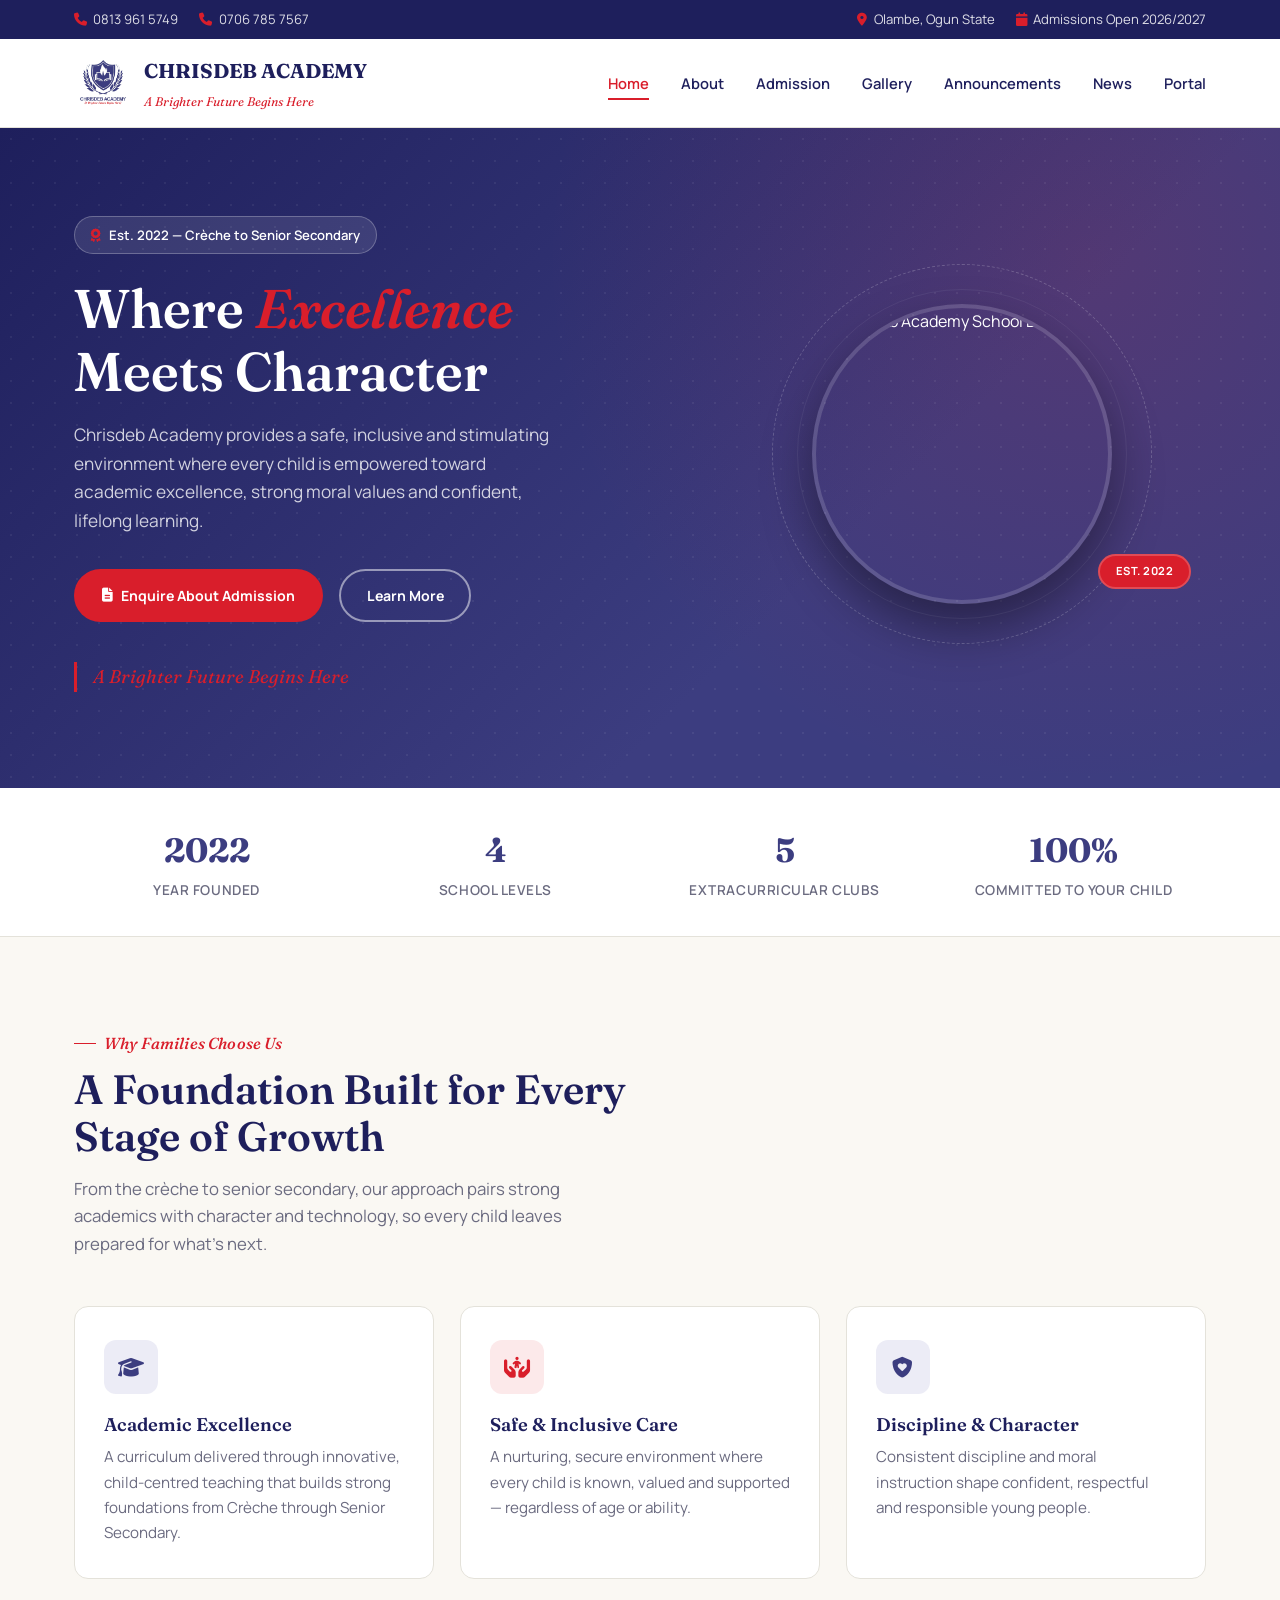
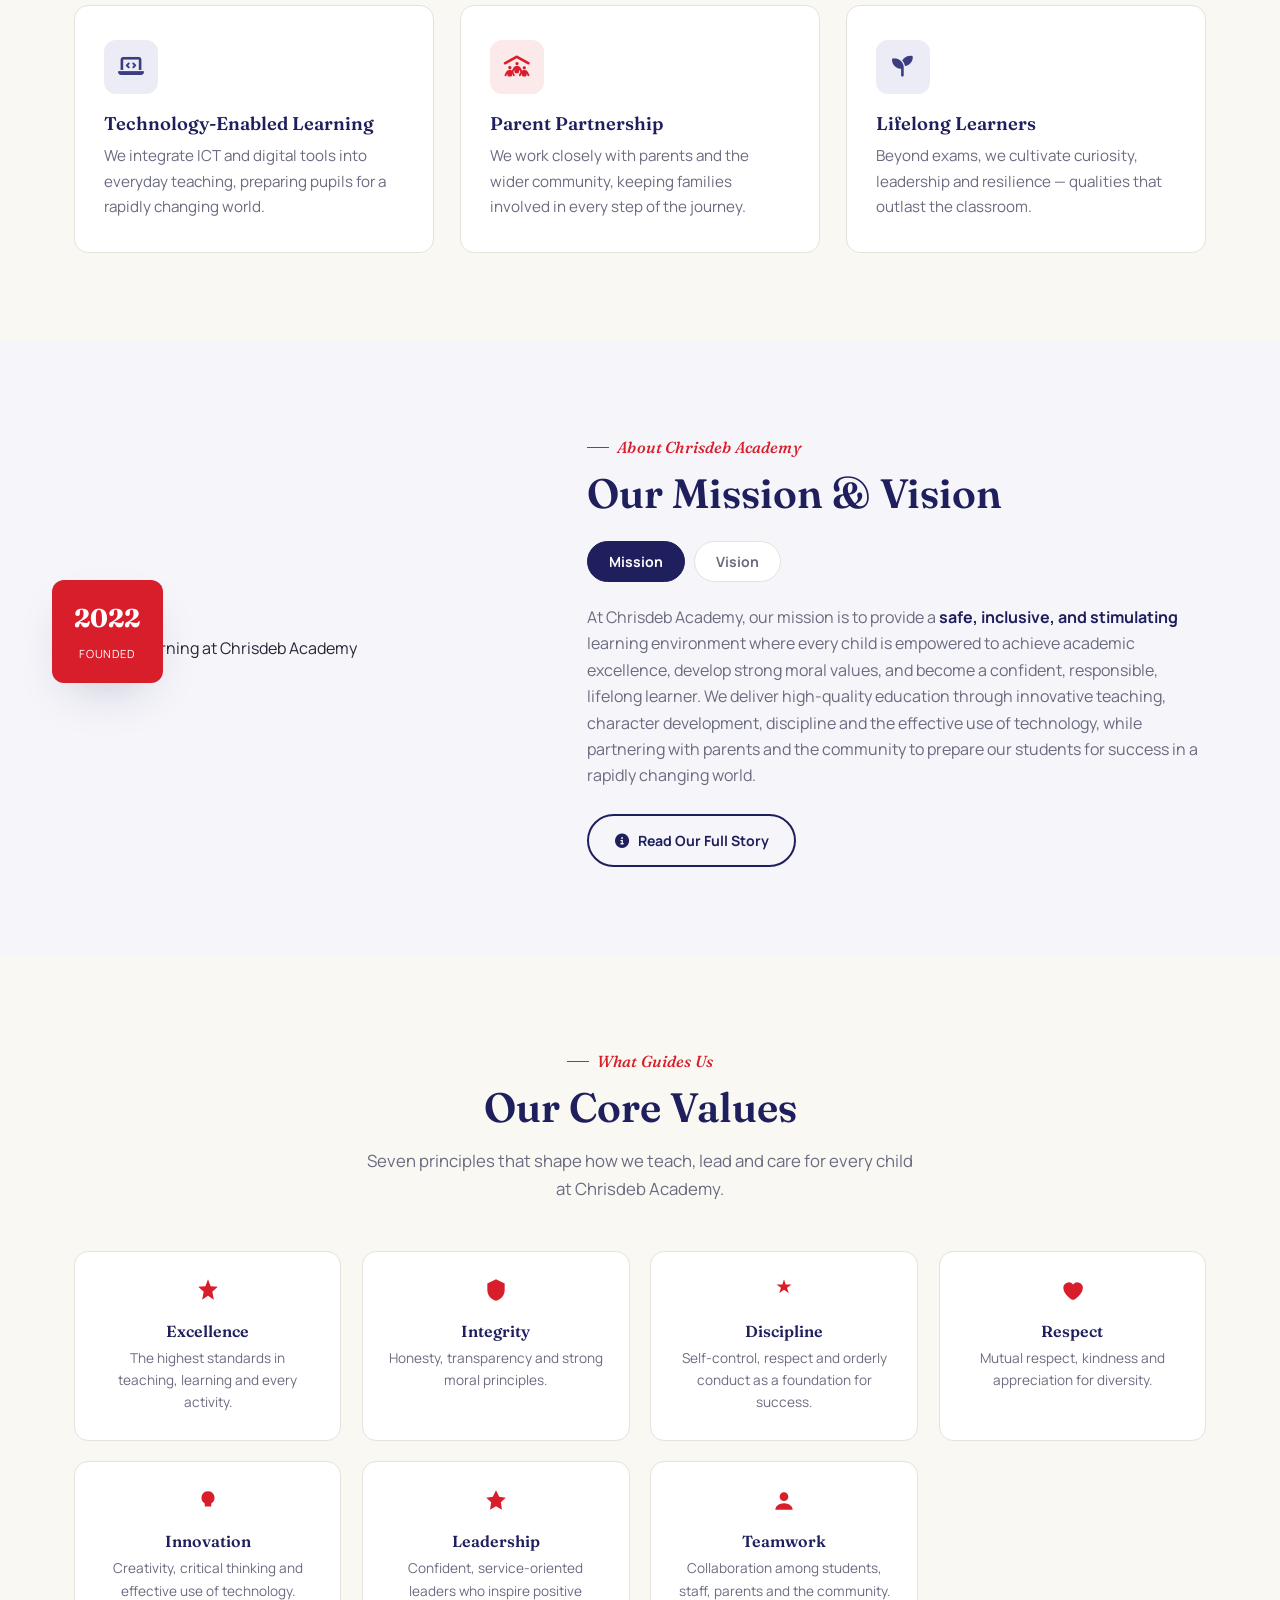
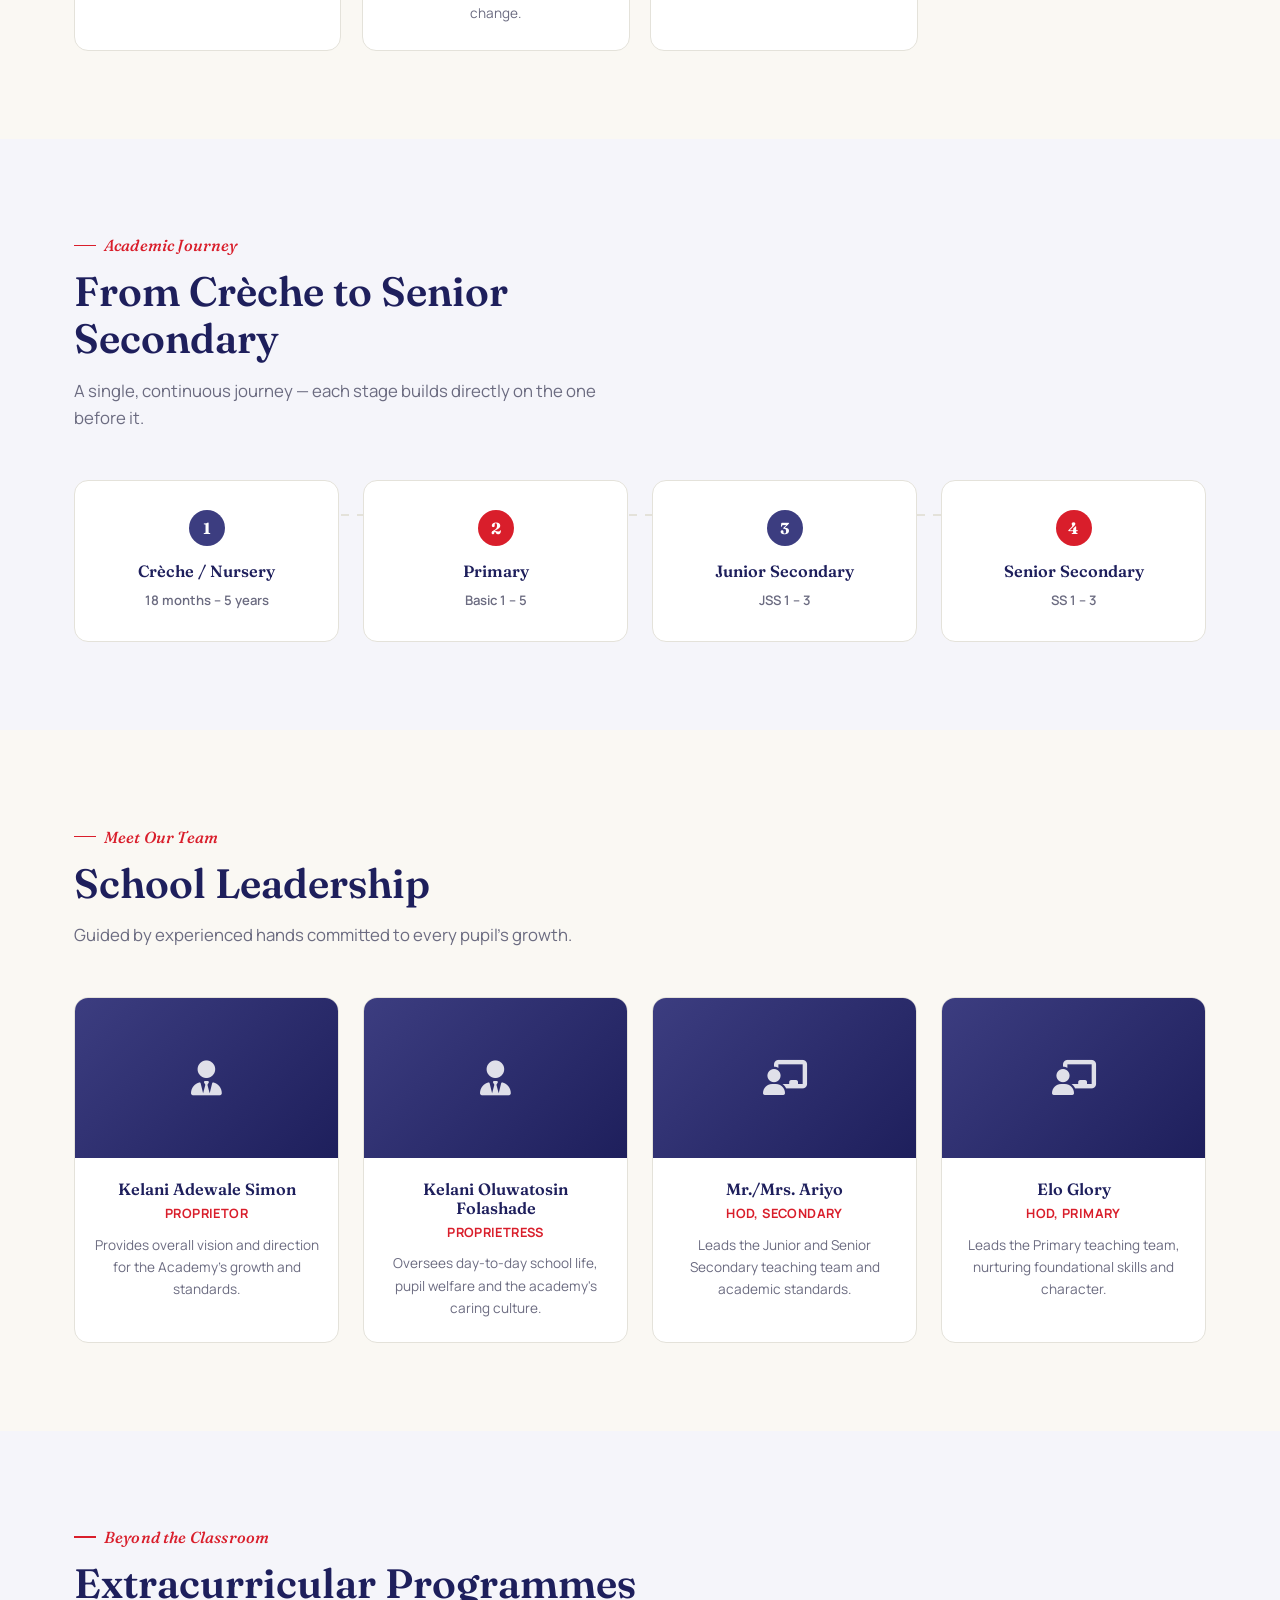
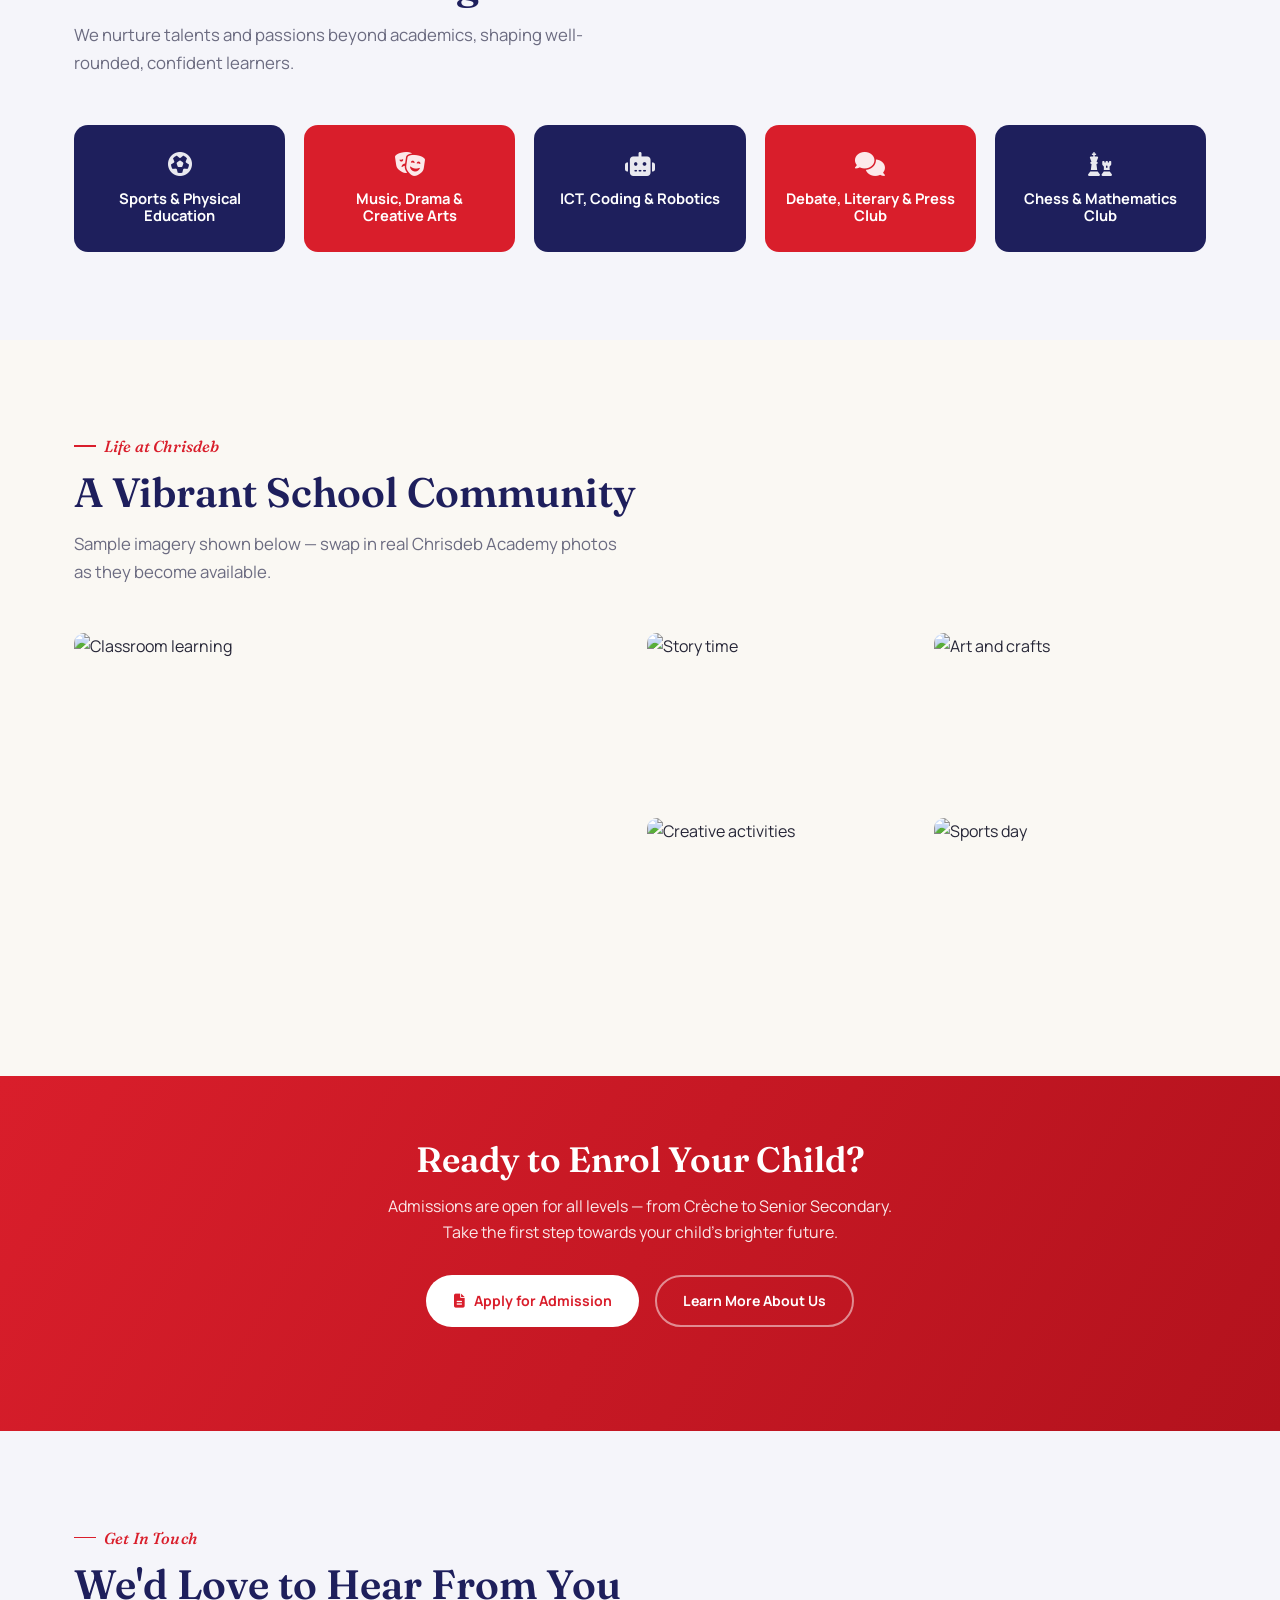
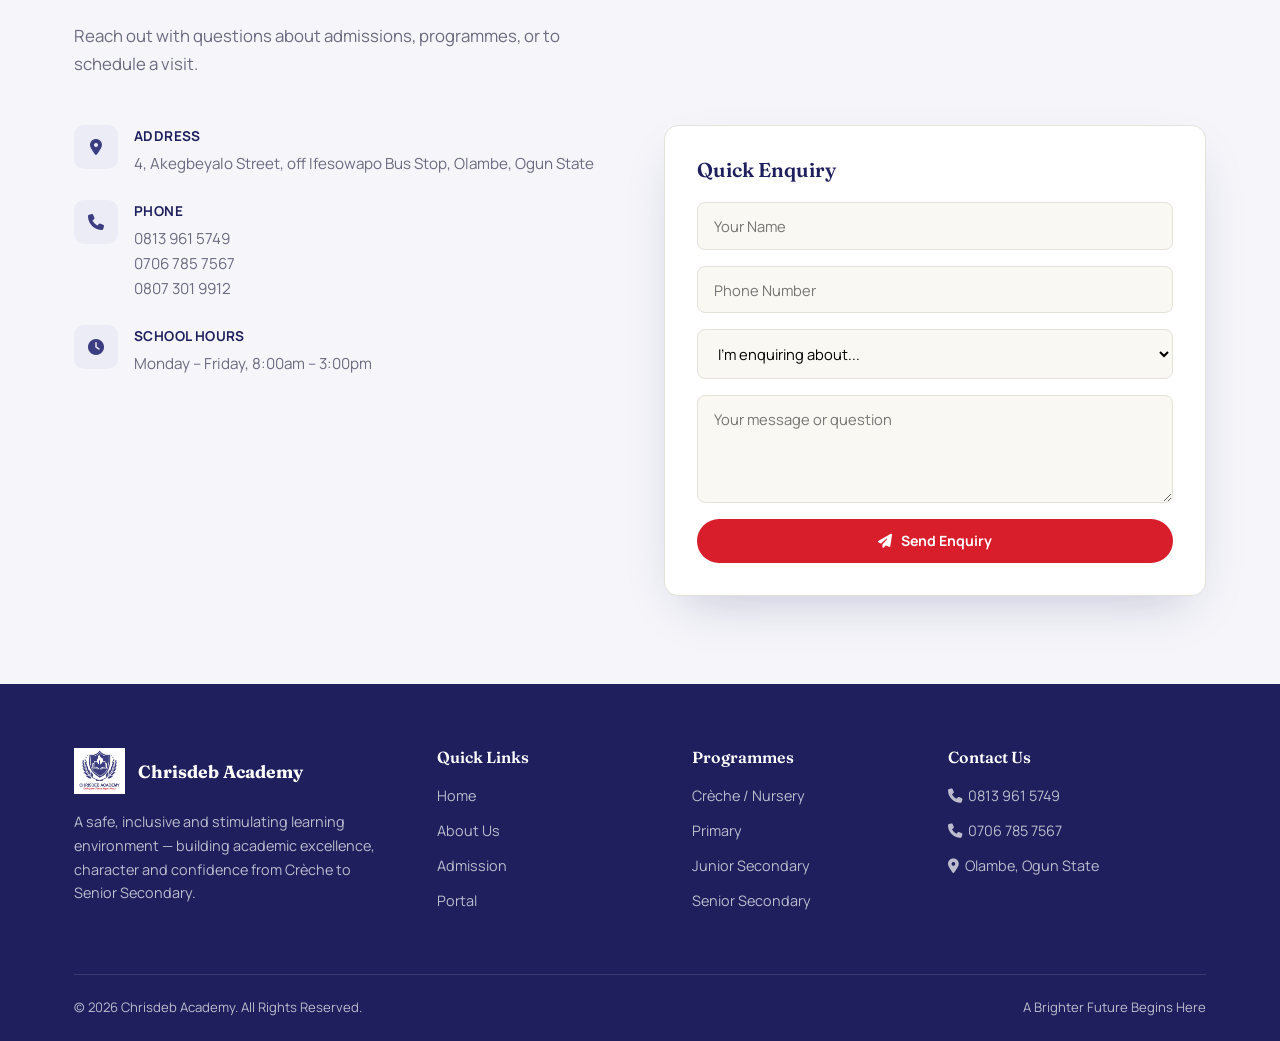
==== commit 73b14dd7: "gallery and announcement added" ====
--- a/index.html
+++ b/index.html
@@ -1122,6 +1122,9 @@
       <a href="index.html" class="nav-link active">Home</a>
       <a href="about.html" class="nav-link">About</a>
       <a href="admission.html" class="nav-link">Admission</a>
+      <a href="gallery.html" class="nav-link">Gallery</a>
+<a href="announcements.html" class="nav-link">Announcements</a>
+<a href="news.html" class="nav-link">News</a>
       <a href="https://acad.com.ng/chrisdeb/login.php" class="nav-link" target="_blank" rel="noopener">Portal</a>
     </nav>
   </div>
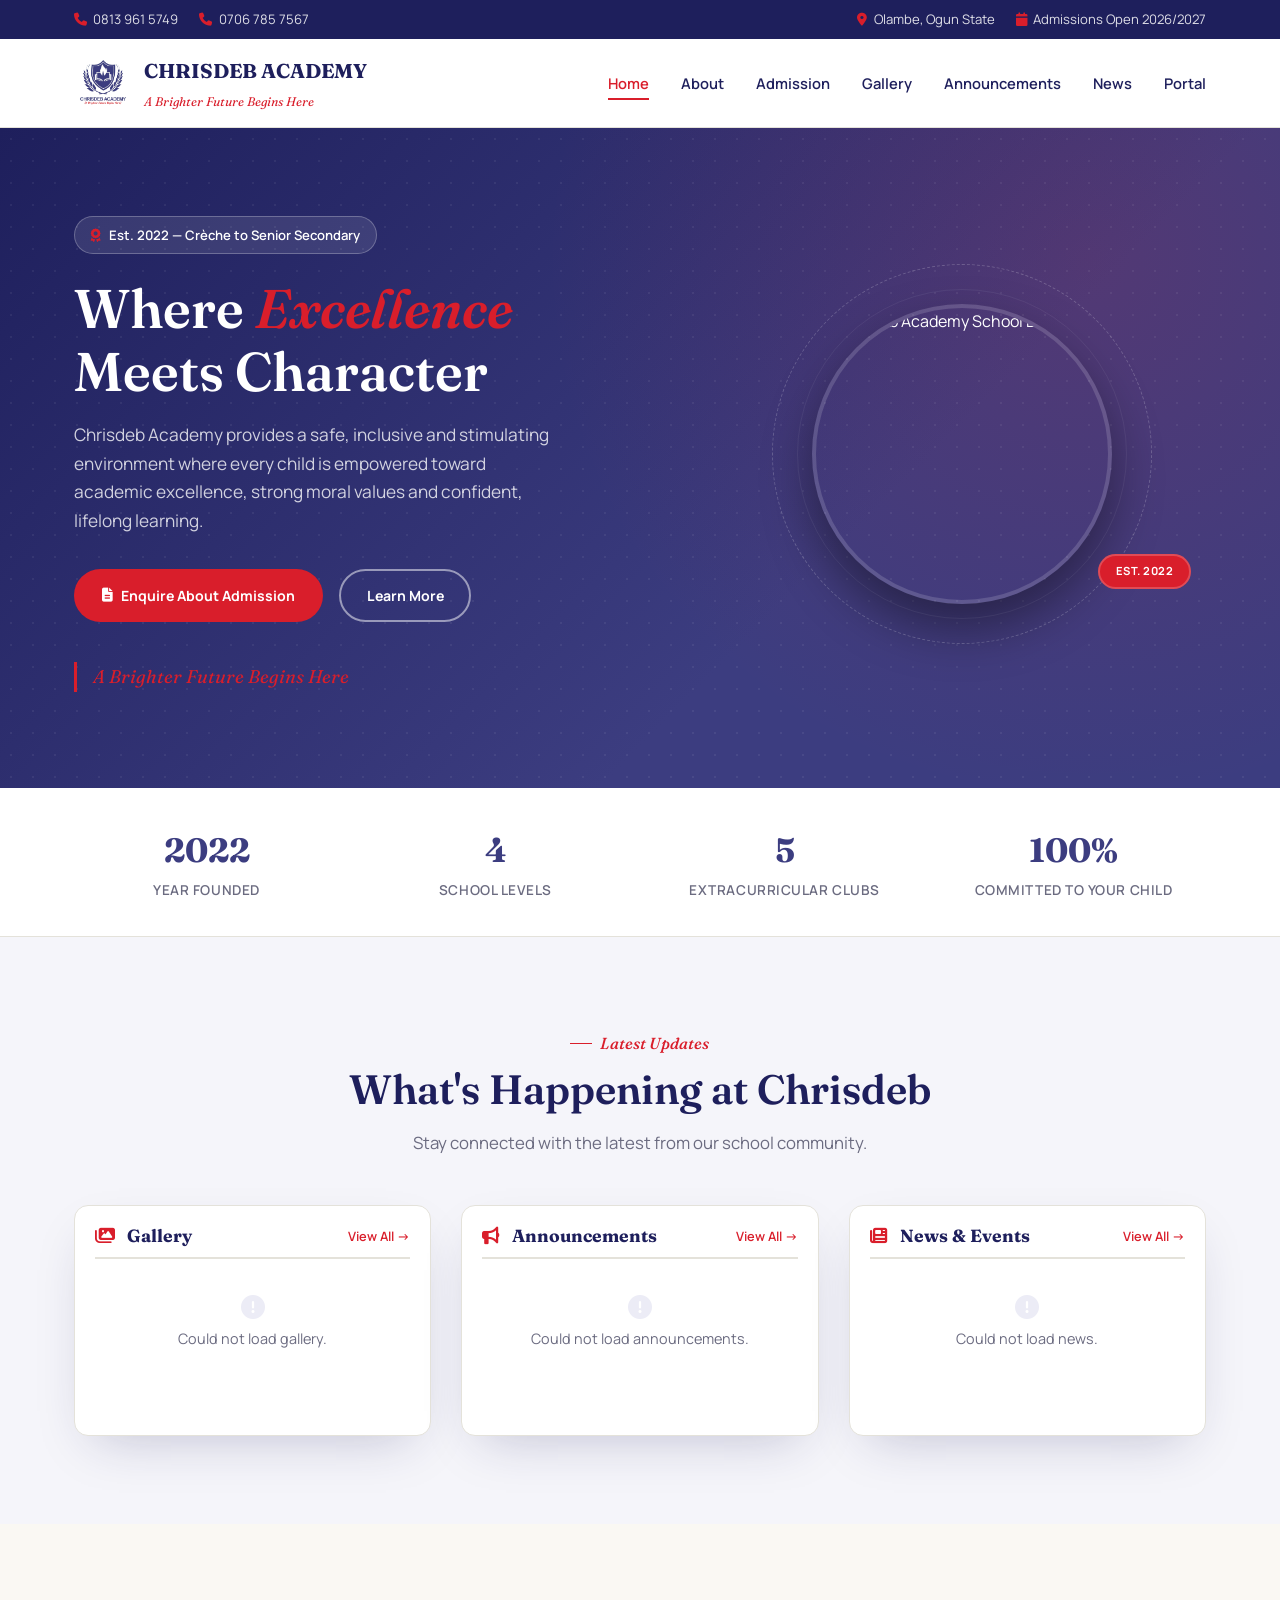
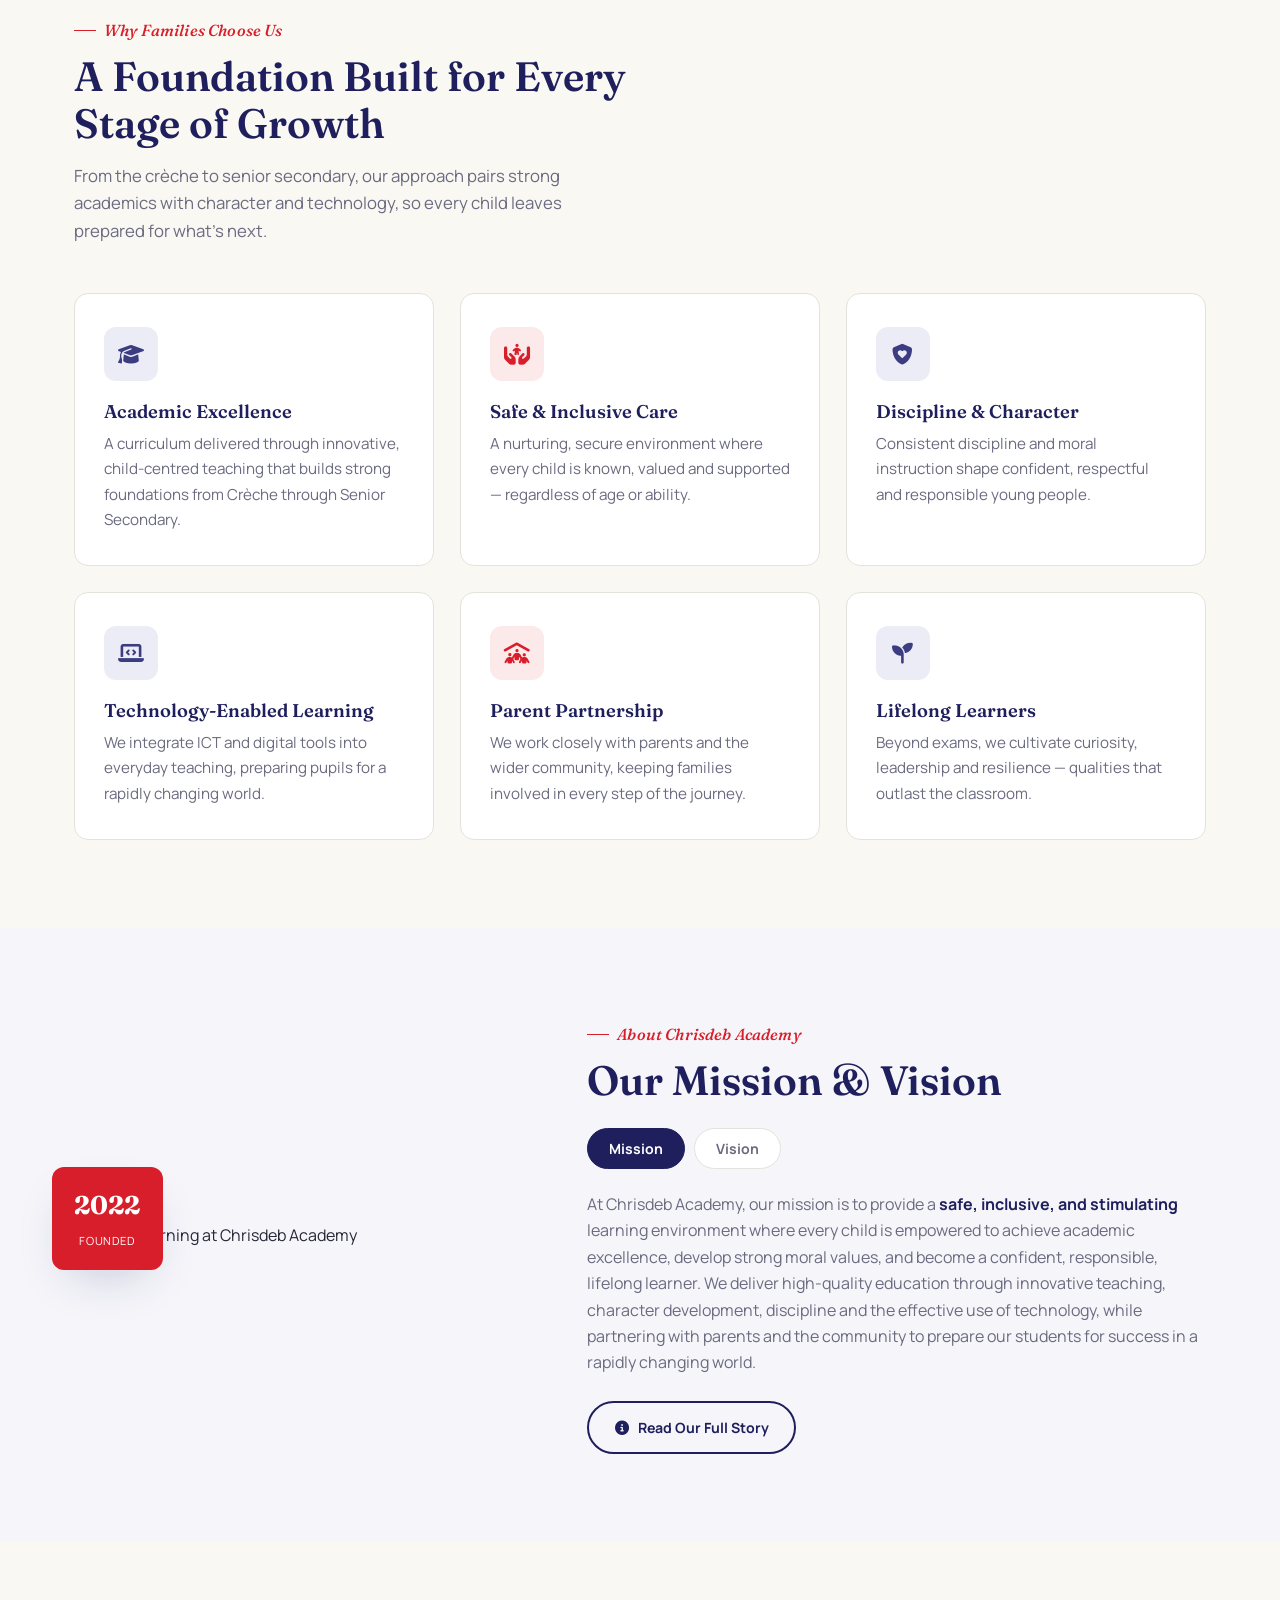
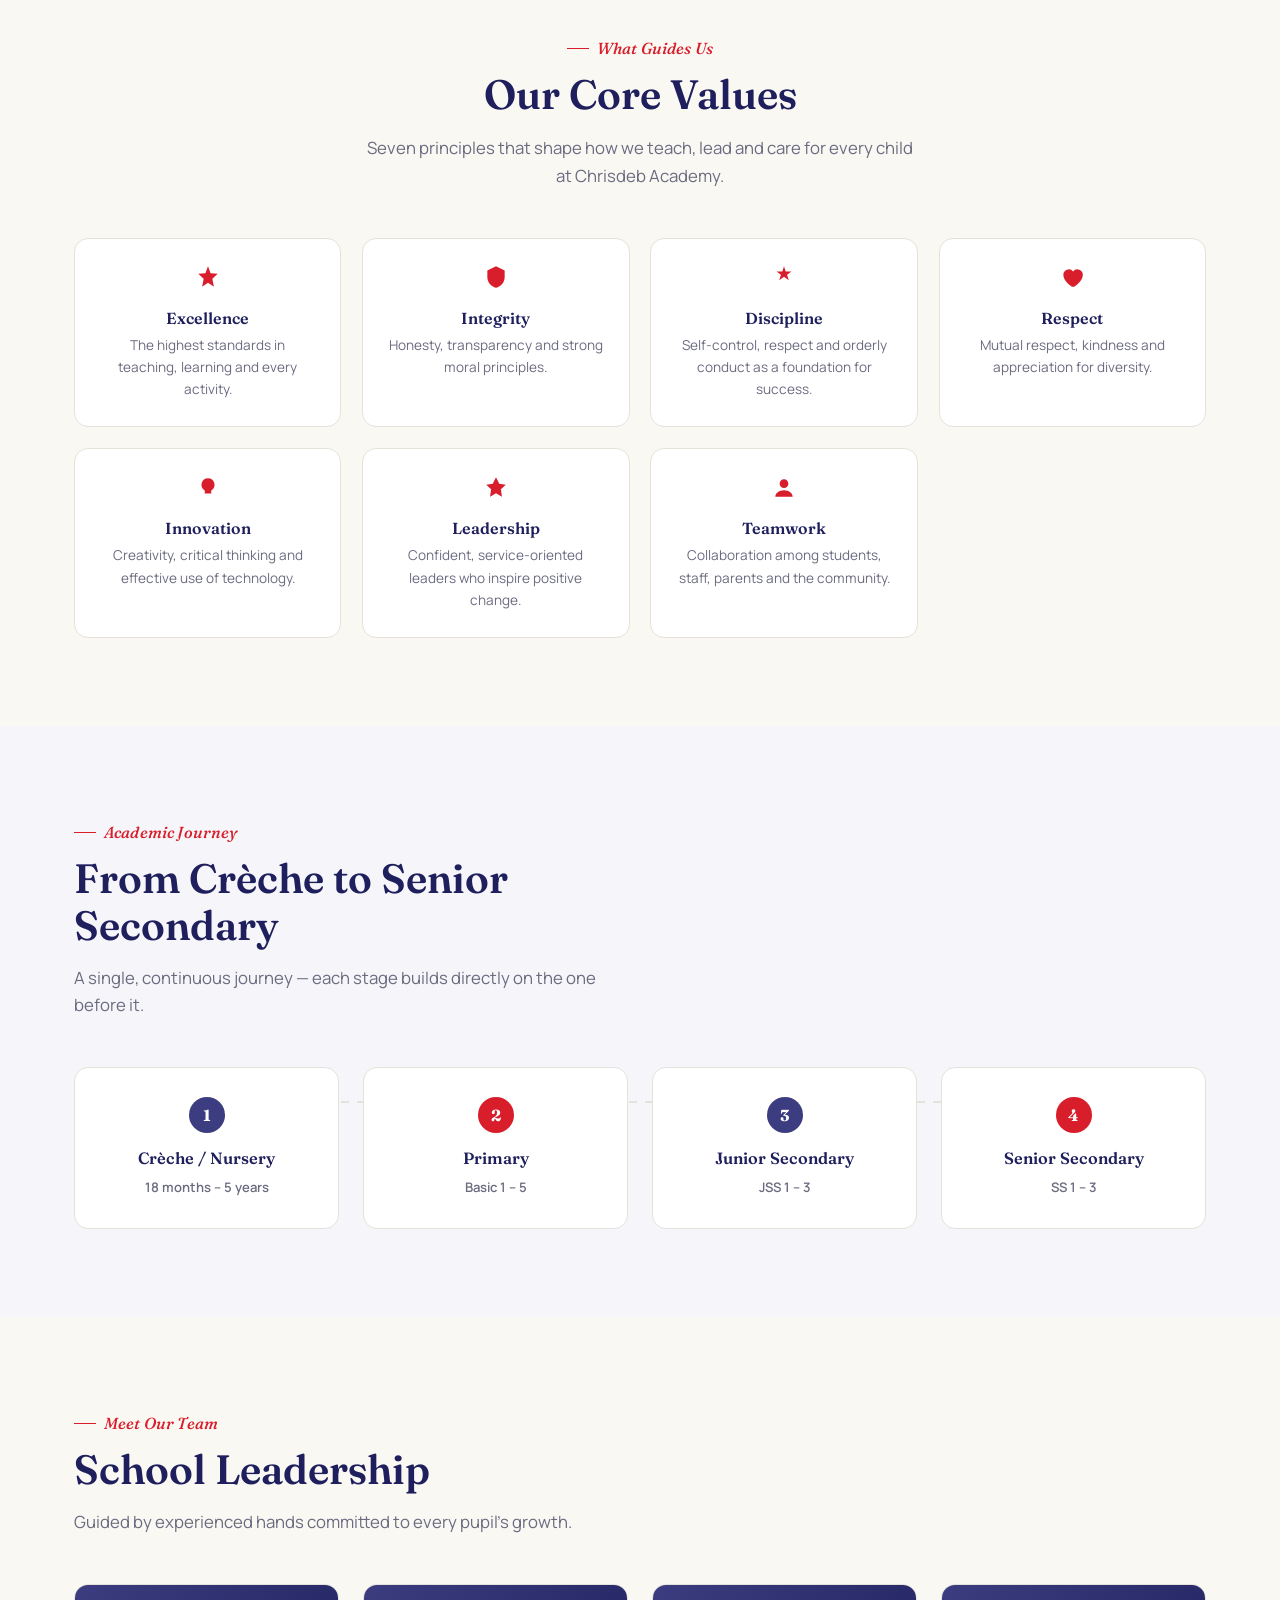
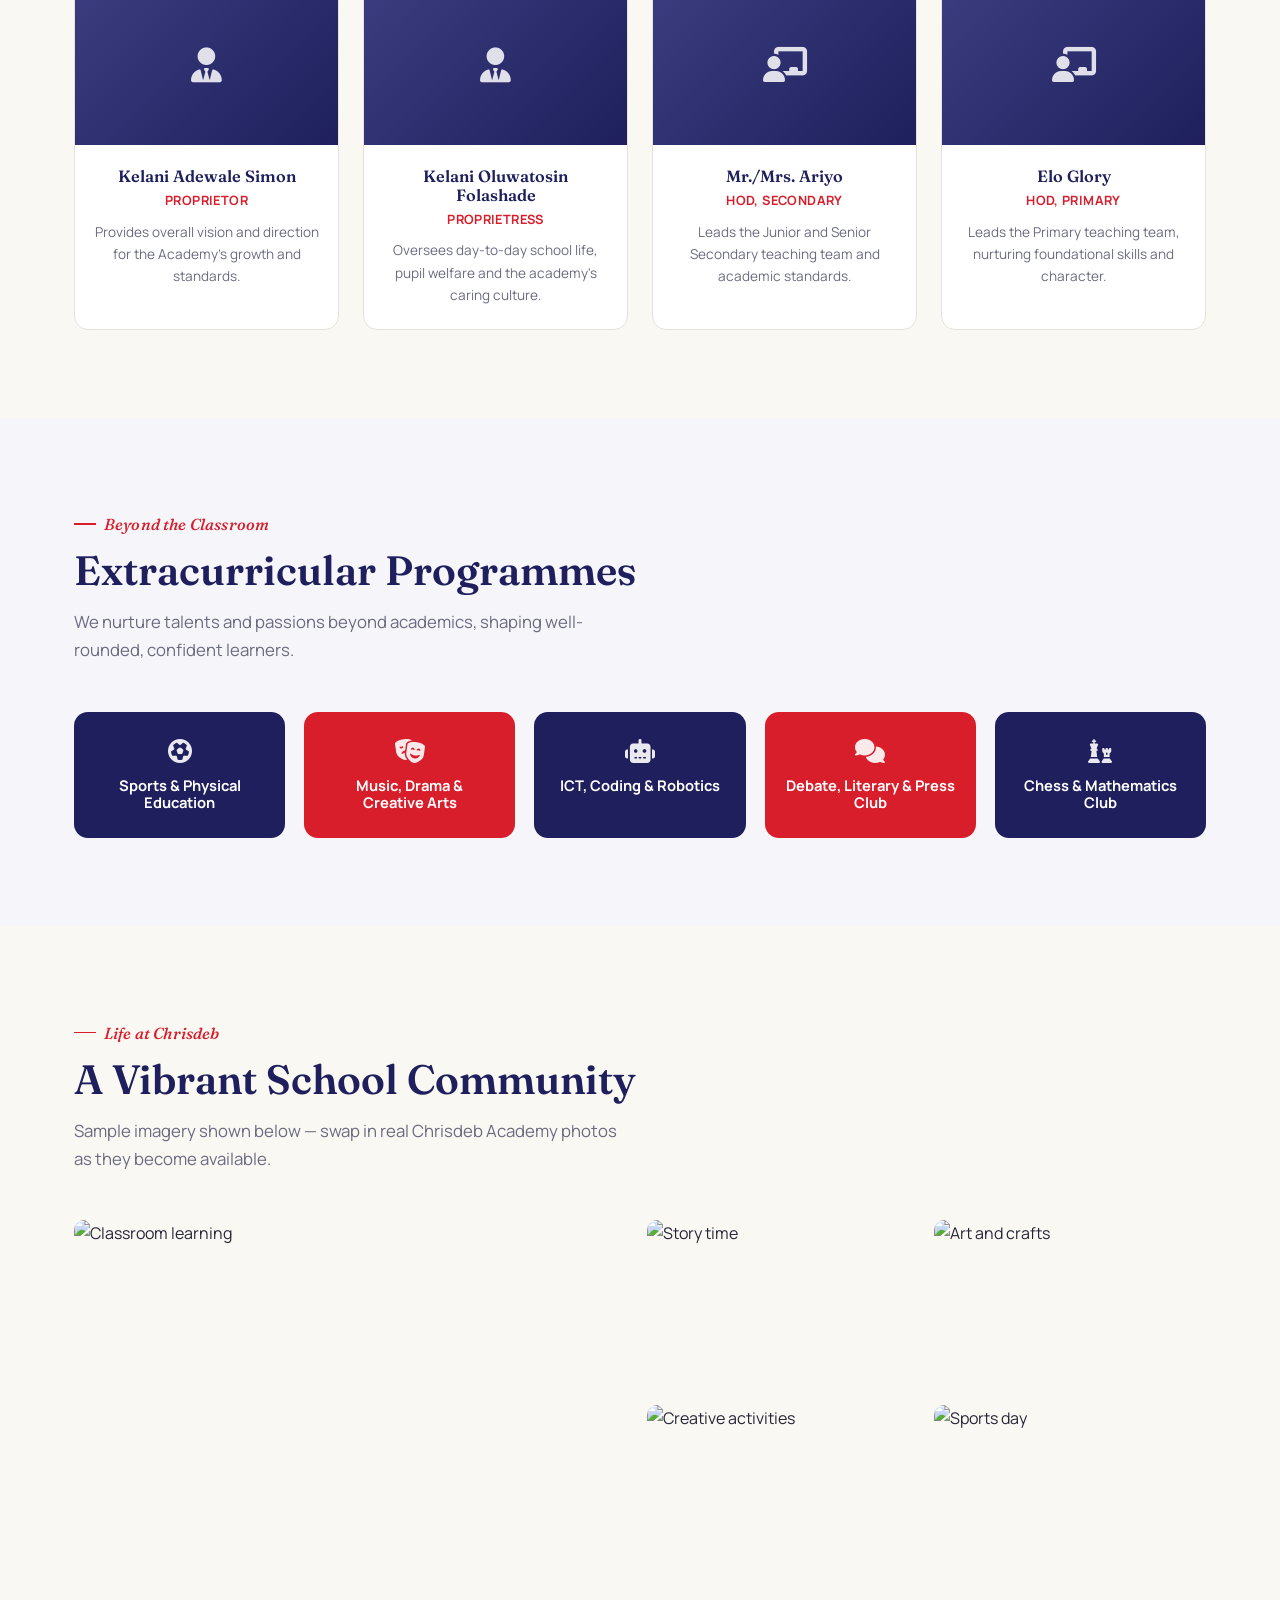
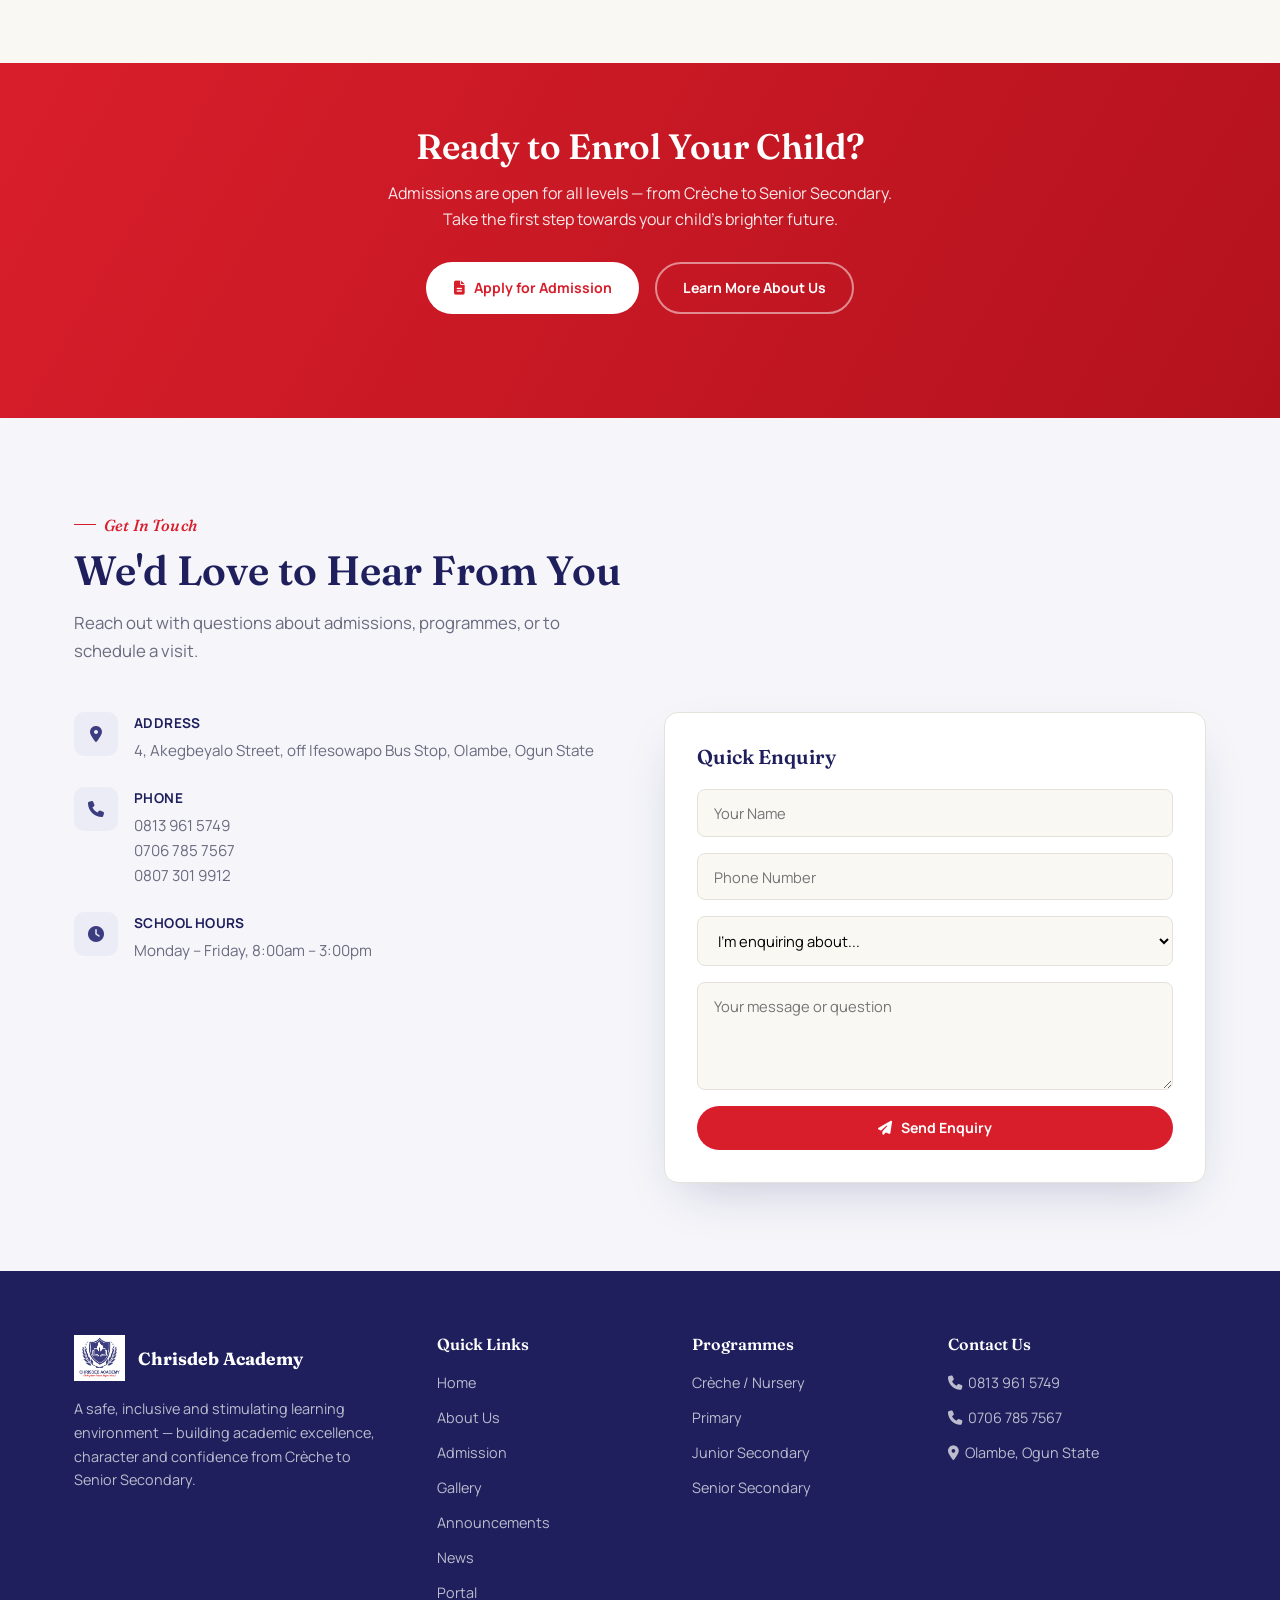
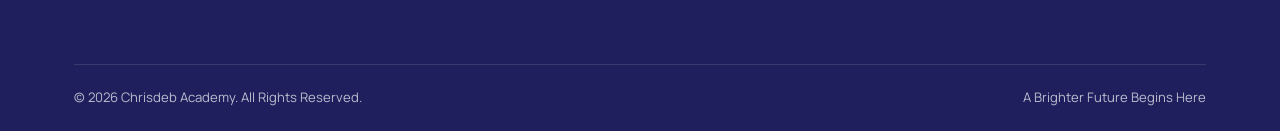
==== commit abc5b7c1: "index updated" ====
--- a/index.html
+++ b/index.html
@@ -527,6 +527,215 @@
   letter-spacing: 0.04em;
 }
 
+/* ===== FLASH SECTIONS ===== */
+.flash-grid {
+  display: grid;
+  grid-template-columns: 1fr 1fr 1fr;
+  gap: 30px;
+}
+
+.flash-card {
+  background: var(--white);
+  border: 1px solid var(--border);
+  border-radius: var(--radius);
+  padding: 20px;
+  box-shadow: var(--shadow);
+  transition: transform 0.3s ease, box-shadow 0.3s ease;
+}
+.flash-card:hover {
+  transform: translateY(-4px);
+  box-shadow: 0 25px 50px -20px rgba(30,31,92,0.3);
+}
+
+.flash-card .flash-header {
+  display: flex;
+  justify-content: space-between;
+  align-items: center;
+  margin-bottom: 16px;
+  padding-bottom: 10px;
+  border-bottom: 2px solid var(--border);
+}
+.flash-card .flash-header h3 {
+  font-size: 1.1rem;
+  font-weight: 700;
+  color: var(--navy-900);
+}
+.flash-card .flash-header h3 i {
+  color: var(--red);
+  margin-right: 8px;
+}
+.flash-card .flash-header a {
+  font-size: 0.8rem;
+  font-weight: 600;
+  color: var(--red);
+  transition: color 0.3s ease;
+}
+.flash-card .flash-header a:hover {
+  color: var(--red-dark);
+}
+
+/* Gallery Flash */
+.gallery-flash-grid {
+  display: grid;
+  grid-template-columns: repeat(3, 1fr);
+  gap: 8px;
+}
+.gallery-flash-grid .gallery-thumb {
+  aspect-ratio: 1 / 1;
+  border-radius: 6px;
+  overflow: hidden;
+  cursor: pointer;
+  background: var(--navy-100);
+  transition: transform 0.3s ease;
+}
+.gallery-flash-grid .gallery-thumb:hover {
+  transform: scale(1.03);
+}
+.gallery-flash-grid .gallery-thumb img {
+  width: 100%;
+  height: 100%;
+  object-fit: cover;
+}
+
+/* Announcements Slideshow */
+.announcement-slideshow {
+  position: relative;
+  overflow: hidden;
+  min-height: 140px;
+}
+.announcement-slide {
+  display: none;
+  padding: 5px 0;
+  cursor: pointer;
+  transition: opacity 0.5s ease;
+}
+.announcement-slide.active {
+  display: block;
+}
+.announcement-slide .slide-badge {
+  display: inline-block;
+  font-size: 0.6rem;
+  font-weight: 700;
+  padding: 2px 10px;
+  border-radius: 50px;
+  text-transform: uppercase;
+  letter-spacing: 0.04em;
+  margin-bottom: 4px;
+}
+.announcement-slide .slide-badge.urgent {
+  background: var(--red);
+  color: var(--white);
+}
+.announcement-slide .slide-badge.featured {
+  background: var(--navy-700);
+  color: var(--white);
+}
+.announcement-slide .slide-title {
+  font-weight: 600;
+  font-size: 0.95rem;
+  color: var(--navy-900);
+  margin-bottom: 2px;
+  display: -webkit-box;
+  -webkit-line-clamp: 2;
+  -webkit-box-orient: vertical;
+  overflow: hidden;
+}
+.announcement-slide .slide-excerpt {
+  font-size: 0.82rem;
+  color: var(--muted);
+  display: -webkit-box;
+  -webkit-line-clamp: 2;
+  -webkit-box-orient: vertical;
+  overflow: hidden;
+}
+.announcement-slide .slide-meta {
+  font-size: 0.7rem;
+  color: var(--muted);
+  margin-top: 4px;
+}
+
+.slide-dots {
+  display: flex;
+  justify-content: center;
+  gap: 6px;
+  margin-top: 10px;
+}
+.slide-dots .dot {
+  width: 8px;
+  height: 8px;
+  border-radius: 50%;
+  background: var(--border);
+  cursor: pointer;
+  transition: background 0.3s ease;
+}
+.slide-dots .dot.active {
+  background: var(--navy-700);
+}
+
+/* News Flash */
+.news-flash-item {
+  padding: 10px 0;
+  border-bottom: 1px solid var(--border);
+  cursor: pointer;
+  transition: padding-left 0.3s ease;
+}
+.news-flash-item:last-child {
+  border-bottom: none;
+}
+.news-flash-item:hover {
+  padding-left: 8px;
+}
+.news-flash-item .news-title {
+  font-weight: 600;
+  font-size: 0.9rem;
+  color: var(--navy-900);
+  display: -webkit-box;
+  -webkit-line-clamp: 2;
+  -webkit-box-orient: vertical;
+  overflow: hidden;
+}
+.news-flash-item .news-meta {
+  font-size: 0.7rem;
+  color: var(--muted);
+  margin-top: 2px;
+}
+.news-flash-item .news-meta .category {
+  color: var(--red);
+  font-weight: 600;
+}
+
+.empty-flash {
+  text-align: center;
+  padding: 20px;
+  color: var(--muted);
+  font-size: 0.9rem;
+}
+.empty-flash i {
+  font-size: 1.5rem;
+  color: var(--navy-100);
+  display: block;
+  margin-bottom: 8px;
+}
+
+.flash-loading {
+  display: flex;
+  flex-direction: column;
+  gap: 8px;
+}
+.flash-loading .skeleton {
+  height: 16px;
+  background: var(--navy-100);
+  border-radius: 4px;
+  animation: pulse 1.5s ease-in-out infinite;
+}
+.flash-loading .skeleton:last-child {
+  width: 60%;
+}
+@keyframes pulse {
+  0%, 100% { opacity: 1; }
+  50% { opacity: 0.5; }
+}
+
 /* ===== WHY CHOOSE US ===== */
 .why-grid {
   display: grid;
@@ -1018,6 +1227,10 @@
   .extra-grid {
     grid-template-columns: repeat(2, 1fr);
   }
+  .flash-grid {
+    grid-template-columns: 1fr;
+    gap: 20px;
+  }
   .journey::before {
     display: none;
   }
@@ -1090,6 +1303,10 @@
     bottom: 5px;
     right: 5px;
   }
+  .gallery-flash-grid {
+    grid-template-columns: repeat(3, 1fr);
+    gap: 6px;
+  }
 }
 </style>
 </head>
@@ -1123,8 +1340,8 @@
       <a href="about.html" class="nav-link">About</a>
       <a href="admission.html" class="nav-link">Admission</a>
       <a href="gallery.html" class="nav-link">Gallery</a>
-<a href="announcements.html" class="nav-link">Announcements</a>
-<a href="news.html" class="nav-link">News</a>
+      <a href="announcements.html" class="nav-link">Announcements</a>
+      <a href="news.html" class="nav-link">News</a>
       <a href="https://acad.com.ng/chrisdeb/login.php" class="nav-link" target="_blank" rel="noopener">Portal</a>
     </nav>
   </div>
@@ -1160,6 +1377,69 @@
     <div><span class="stat-num">100%</span><div class="stat-label">Committed to Your Child</div></div>
   </div>
 </div>
+
+<!-- ============================================ -->
+<!-- FLASH SECTIONS - Gallery, Announcements, News -->
+<!-- ============================================ -->
+<section class="section section-alt" id="flash">
+  <div class="container">
+    <span class="eyebrow" style="justify-content:center; width:100%;">Latest Updates</span>
+    <h2 class="section-title" style="margin:0 auto 1rem; text-align:center;">What's Happening at Chrisdeb</h2>
+    <p class="section-sub" style="margin:0 auto 3rem; text-align:center;">Stay connected with the latest from our school community.</p>
+
+    <div class="flash-grid">
+
+      <!-- Gallery Flash -->
+      <div class="flash-card">
+        <div class="flash-header">
+          <h3><i class="fas fa-images"></i> Gallery</h3>
+          <a href="gallery.html">View All →</a>
+        </div>
+        <div class="gallery-flash-grid" id="galleryFlash">
+          <div class="flash-loading">
+            <div class="skeleton"></div>
+            <div class="skeleton"></div>
+            <div class="skeleton"></div>
+          </div>
+        </div>
+      </div>
+
+      <!-- Announcements Flash -->
+      <div class="flash-card">
+        <div class="flash-header">
+          <h3><i class="fas fa-bullhorn"></i> Announcements</h3>
+          <a href="announcements.html">View All →</a>
+        </div>
+        <div class="announcement-slideshow" id="announcementFlash">
+          <div class="empty-flash">
+            <i class="fas fa-spinner fa-spin"></i>
+            Loading announcements...
+          </div>
+        </div>
+      </div>
+
+      <!-- News Flash -->
+      <div class="flash-card">
+        <div class="flash-header">
+          <h3><i class="fas fa-newspaper"></i> News &amp; Events</h3>
+          <a href="news.html">View All →</a>
+        </div>
+        <div id="newsFlash">
+          <div class="flash-loading">
+            <div class="skeleton"></div>
+            <div class="skeleton"></div>
+            <div class="skeleton" style="width:80%;"></div>
+          </div>
+        </div>
+      </div>
+
+    </div>
+  </div>
+</section>
+
+<!-- ============================================ -->
+<!-- REST OF PAGE -->
+<!-- ============================================ -->
 
 <section class="section" id="why">
   <div class="container">
@@ -1440,6 +1720,9 @@
           <li><a href="index.html">Home</a></li>
           <li><a href="about.html">About Us</a></li>
           <li><a href="admission.html">Admission</a></li>
+          <li><a href="gallery.html">Gallery</a></li>
+          <li><a href="announcements.html">Announcements</a></li>
+          <li><a href="news.html">News</a></li>
           <li><a href="https://acad.com.ng/chrisdeb/login.php" target="_blank" rel="noopener">Portal</a></li>
         </ul>
       </div>
@@ -1468,12 +1751,19 @@
   </div>
 </footer>
 
+<script src="assets/js/api.js"></script>
 <script>
+  // ============================================
+  // Mobile Navigation
+  // ============================================
   const hamburger = document.getElementById('hamburger');
   const nav = document.getElementById('mainNav');
   hamburger.addEventListener('click', () => nav.classList.toggle('open'));
   nav.querySelectorAll('a').forEach(a => a.addEventListener('click', () => nav.classList.remove('open')));
 
+  // ============================================
+  // Tabs
+  // ============================================
   document.querySelectorAll('.tab-btn').forEach(btn => {
     btn.addEventListener('click', () => {
       document.querySelectorAll('.tab-btn').forEach(b => b.classList.remove('active'));
@@ -1483,10 +1773,168 @@
     });
   });
 
+  // ============================================
+  // Reveal Animations
+  // ============================================
   const observer = new IntersectionObserver(entries => {
     entries.forEach(e => { if (e.isIntersecting) e.target.classList.add('visible'); });
   }, { threshold: 0.1 });
   document.querySelectorAll('.reveal').forEach(el => observer.observe(el));
+
+  // ============================================
+  // FLASH SECTIONS - Load Dynamic Content
+  // ============================================
+
+  const API_BASE = 'https://acad.com.ng/chrisdeb/api/public';
+  const SCHOOL_ID = 8;
+
+  // ---------- Gallery Flash ----------
+  async function loadGalleryFlash() {
+    const container = document.getElementById('galleryFlash');
+    try {
+      const url = `${API_BASE}/gallery.php?school_id=${SCHOOL_ID}&limit=6`;
+      const response = await fetch(url);
+      const data = await response.json();
+
+      if (data.status === 'success' && data.images && data.images.length > 0) {
+        const baseUrl = 'https://acad.com.ng/chrisdeb/uploads/gallery/' + SCHOOL_ID + '/';
+        const images = data.images.slice(0, 6);
+        container.innerHTML = images.map(img => `
+          <div class="gallery-thumb" onclick="window.location.href='gallery.html'">
+            <img src="${baseUrl}thumbnails/${img.thumbnail_path || img.image_path}" alt="${escapeHtml(img.image_title || '')}" loading="lazy">
+          </div>
+        `).join('');
+      } else {
+        container.innerHTML = `<div class="empty-flash" style="grid-column:1/-1;"><i class="fas fa-images"></i> No images yet.</div>`;
+      }
+    } catch (error) {
+      container.innerHTML = `<div class="empty-flash" style="grid-column:1/-1;"><i class="fas fa-exclamation-circle"></i> Could not load gallery.</div>`;
+    }
+  }
+
+  // ---------- Announcements Flash (Slideshow) ----------
+  let announcementInterval = null;
+  let currentSlide = 0;
+  let announcementData = [];
+
+  async function loadAnnouncementsFlash() {
+    const container = document.getElementById('announcementFlash');
+    try {
+      const url = `${API_BASE}/announcements.php?school_id=${SCHOOL_ID}&limit=5`;
+      const response = await fetch(url);
+      const data = await response.json();
+
+      if (data.status === 'success' && data.announcements && data.announcements.length > 0) {
+        announcementData = data.announcements;
+        renderAnnouncementSlides(announcementData);
+        startAnnouncementSlideshow();
+      } else {
+        container.innerHTML = `<div class="empty-flash"><i class="fas fa-bullhorn"></i> No announcements.</div>`;
+      }
+    } catch (error) {
+      container.innerHTML = `<div class="empty-flash"><i class="fas fa-exclamation-circle"></i> Could not load announcements.</div>`;
+    }
+  }
+
+  function renderAnnouncementSlides(announcements) {
+    const container = document.getElementById('announcementFlash');
+    let slidesHtml = '';
+    let dotsHtml = '';
+
+    announcements.forEach((item, index) => {
+      const isActive = index === 0 ? 'active' : '';
+      const excerpt = item.content.length > 120 ? item.content.substring(0, 120) + '...' : item.content;
+      let badges = '';
+      if (item.is_urgent) badges += `<span class="slide-badge urgent">Urgent</span> `;
+      if (item.is_featured) badges += `<span class="slide-badge featured">Featured</span> `;
+
+      slidesHtml += `
+        <div class="announcement-slide ${isActive}" data-index="${index}" onclick="window.location.href='announcement.html?id=${item.id}'">
+          ${badges}
+          <div class="slide-title">${escapeHtml(item.title)}</div>
+          <div class="slide-excerpt">${escapeHtml(excerpt)}</div>
+          <div class="slide-meta"><i class="fas fa-calendar"></i> ${formatDate(item.created_at)}</div>
+        </div>
+      `;
+
+      dotsHtml += `<span class="dot ${isActive}" data-index="${index}" onclick="goToSlide(${index})"></span>`;
+    });
+
+    container.innerHTML = slidesHtml + `<div class="slide-dots">${dotsHtml}</div>`;
+  }
+
+  function startAnnouncementSlideshow() {
+    if (announcementInterval) clearInterval(announcementInterval);
+    if (announcementData.length <= 1) return;
+
+    announcementInterval = setInterval(() => {
+      const next = (currentSlide + 1) % announcementData.length;
+      goToSlide(next);
+    }, 5000);
+  }
+
+  function goToSlide(index) {
+    const slides = document.querySelectorAll('.announcement-slide');
+    const dots = document.querySelectorAll('.slide-dots .dot');
+
+    if (slides.length === 0) return;
+
+    slides.forEach(s => s.classList.remove('active'));
+    dots.forEach(d => d.classList.remove('active'));
+
+    slides[index].classList.add('active');
+    dots[index].classList.add('active');
+    currentSlide = index;
+  }
+
+  // ---------- News Flash ----------
+  async function loadNewsFlash() {
+    const container = document.getElementById('newsFlash');
+    try {
+      const url = `${API_BASE}/news.php?school_id=${SCHOOL_ID}&limit=3`;
+      const response = await fetch(url);
+      const data = await response.json();
+
+      if (data.status === 'success' && data.data && data.data.news && data.data.news.length > 0) {
+        const news = data.data.news.slice(0, 3);
+        container.innerHTML = news.map(item => `
+          <div class="news-flash-item" onclick="window.location.href='news-single.html?slug=${item.slug}'">
+            <div class="news-title">${escapeHtml(item.title)}</div>
+            <div class="news-meta">
+              <span class="category">${escapeHtml(item.category_name || 'General')}</span>
+              <span> · </span>
+              <span><i class="fas fa-calendar"></i> ${formatDate(item.published_date || item.created_at)}</span>
+            </div>
+          </div>
+        `).join('');
+      } else {
+        container.innerHTML = `<div class="empty-flash"><i class="fas fa-newspaper"></i> No news posts.</div>`;
+      }
+    } catch (error) {
+      container.innerHTML = `<div class="empty-flash"><i class="fas fa-exclamation-circle"></i> Could not load news.</div>`;
+    }
+  }
+
+  // ---------- Utilities ----------
+  function formatDate(dateStr) {
+    if (!dateStr) return '';
+    const d = new Date(dateStr);
+    return d.toLocaleDateString('en-GB', { day: '2-digit', month: 'short', year: 'numeric' });
+  }
+
+  function escapeHtml(str) {
+    if (!str) return '';
+    const div = document.createElement('div');
+    div.textContent = str;
+    return div.innerHTML;
+  }
+
+  // ---------- Initialize Flash Sections ----------
+  document.addEventListener('DOMContentLoaded', function() {
+    loadGalleryFlash();
+    loadAnnouncementsFlash();
+    loadNewsFlash();
+  });
 </script>
 </body>
 </html>
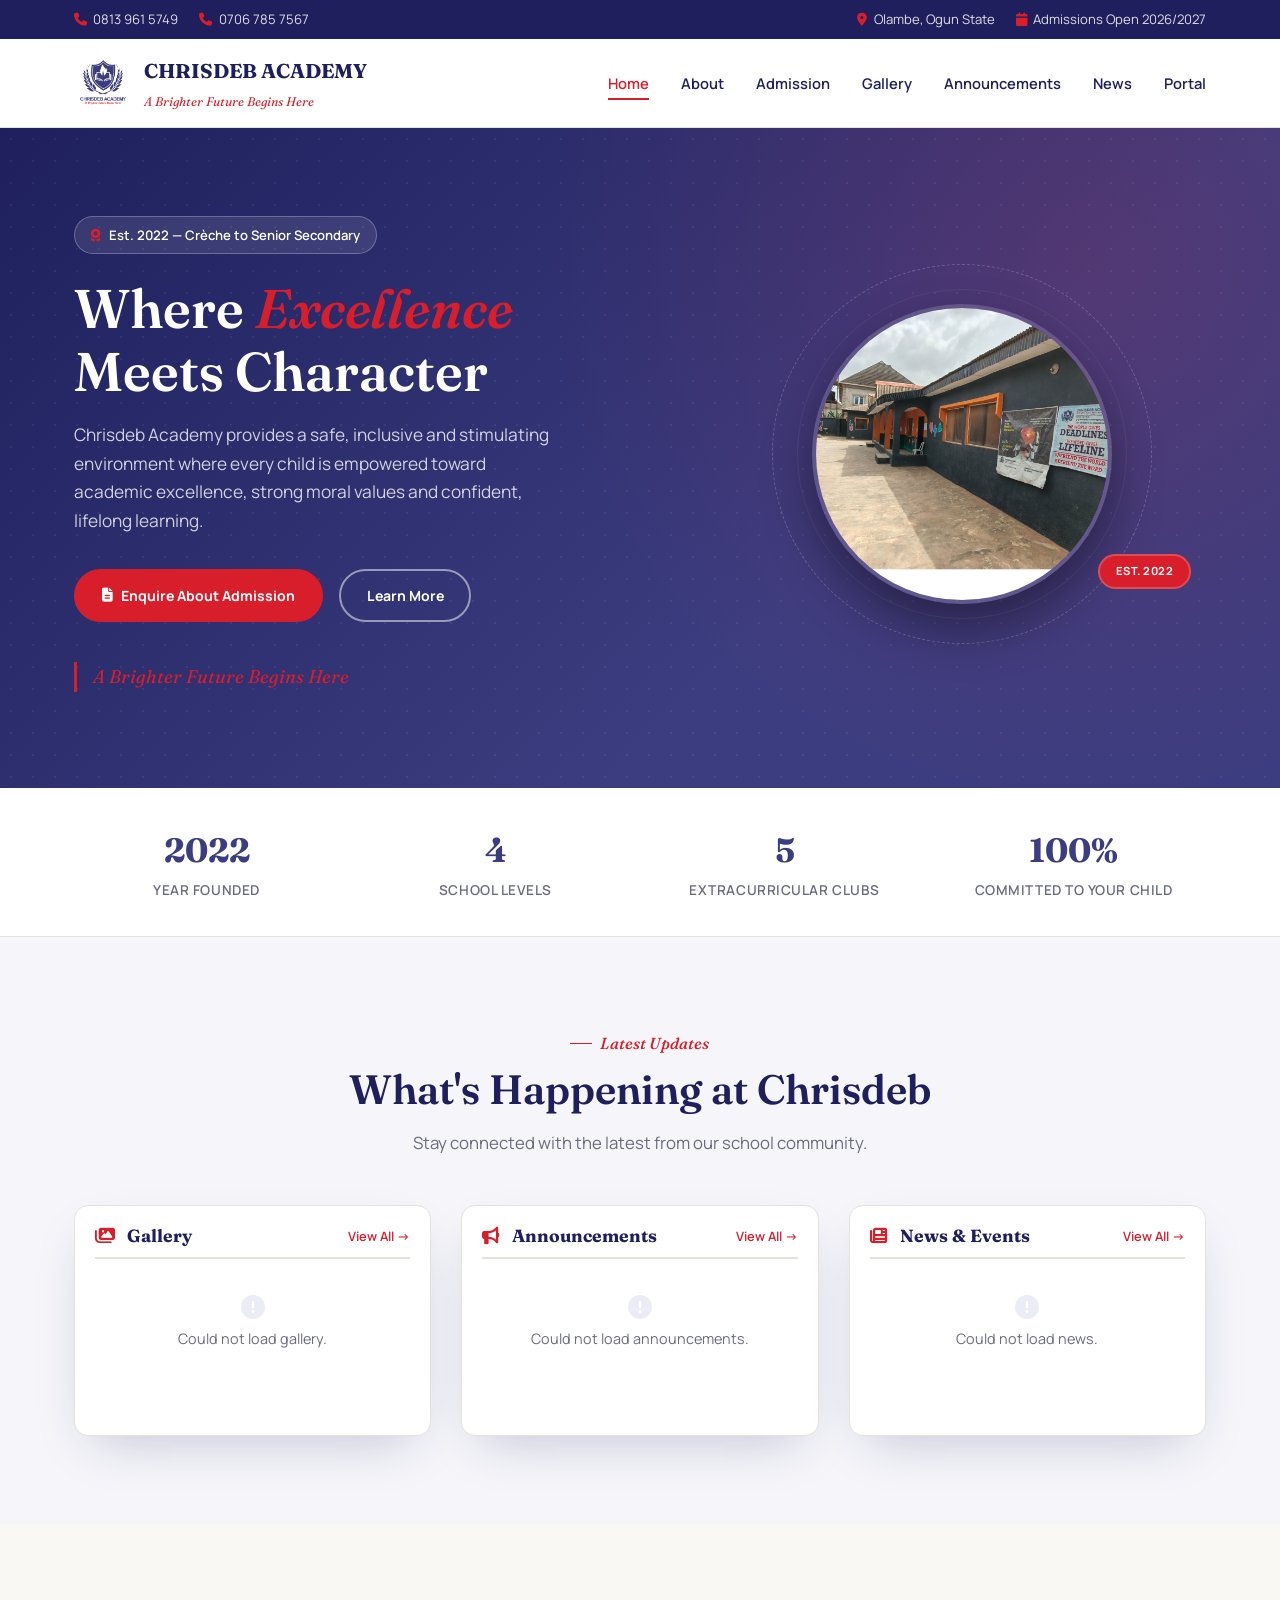
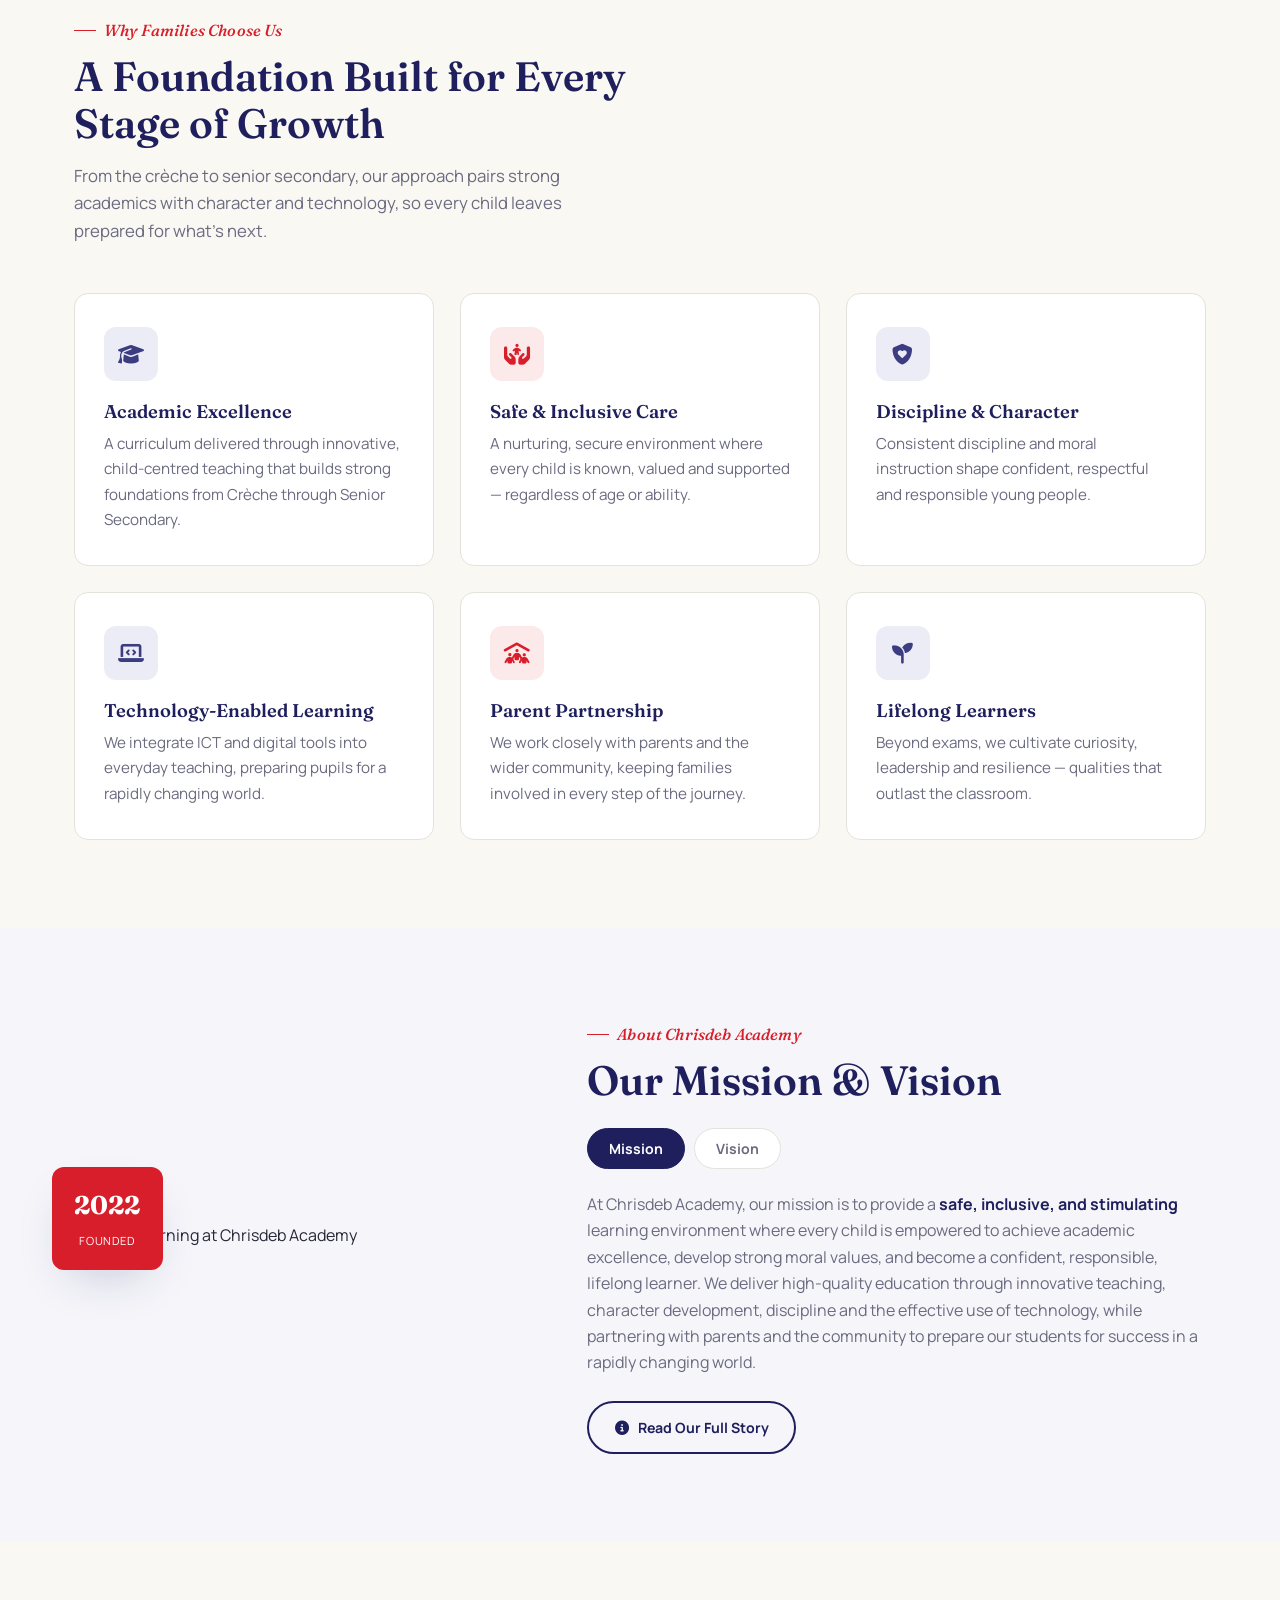
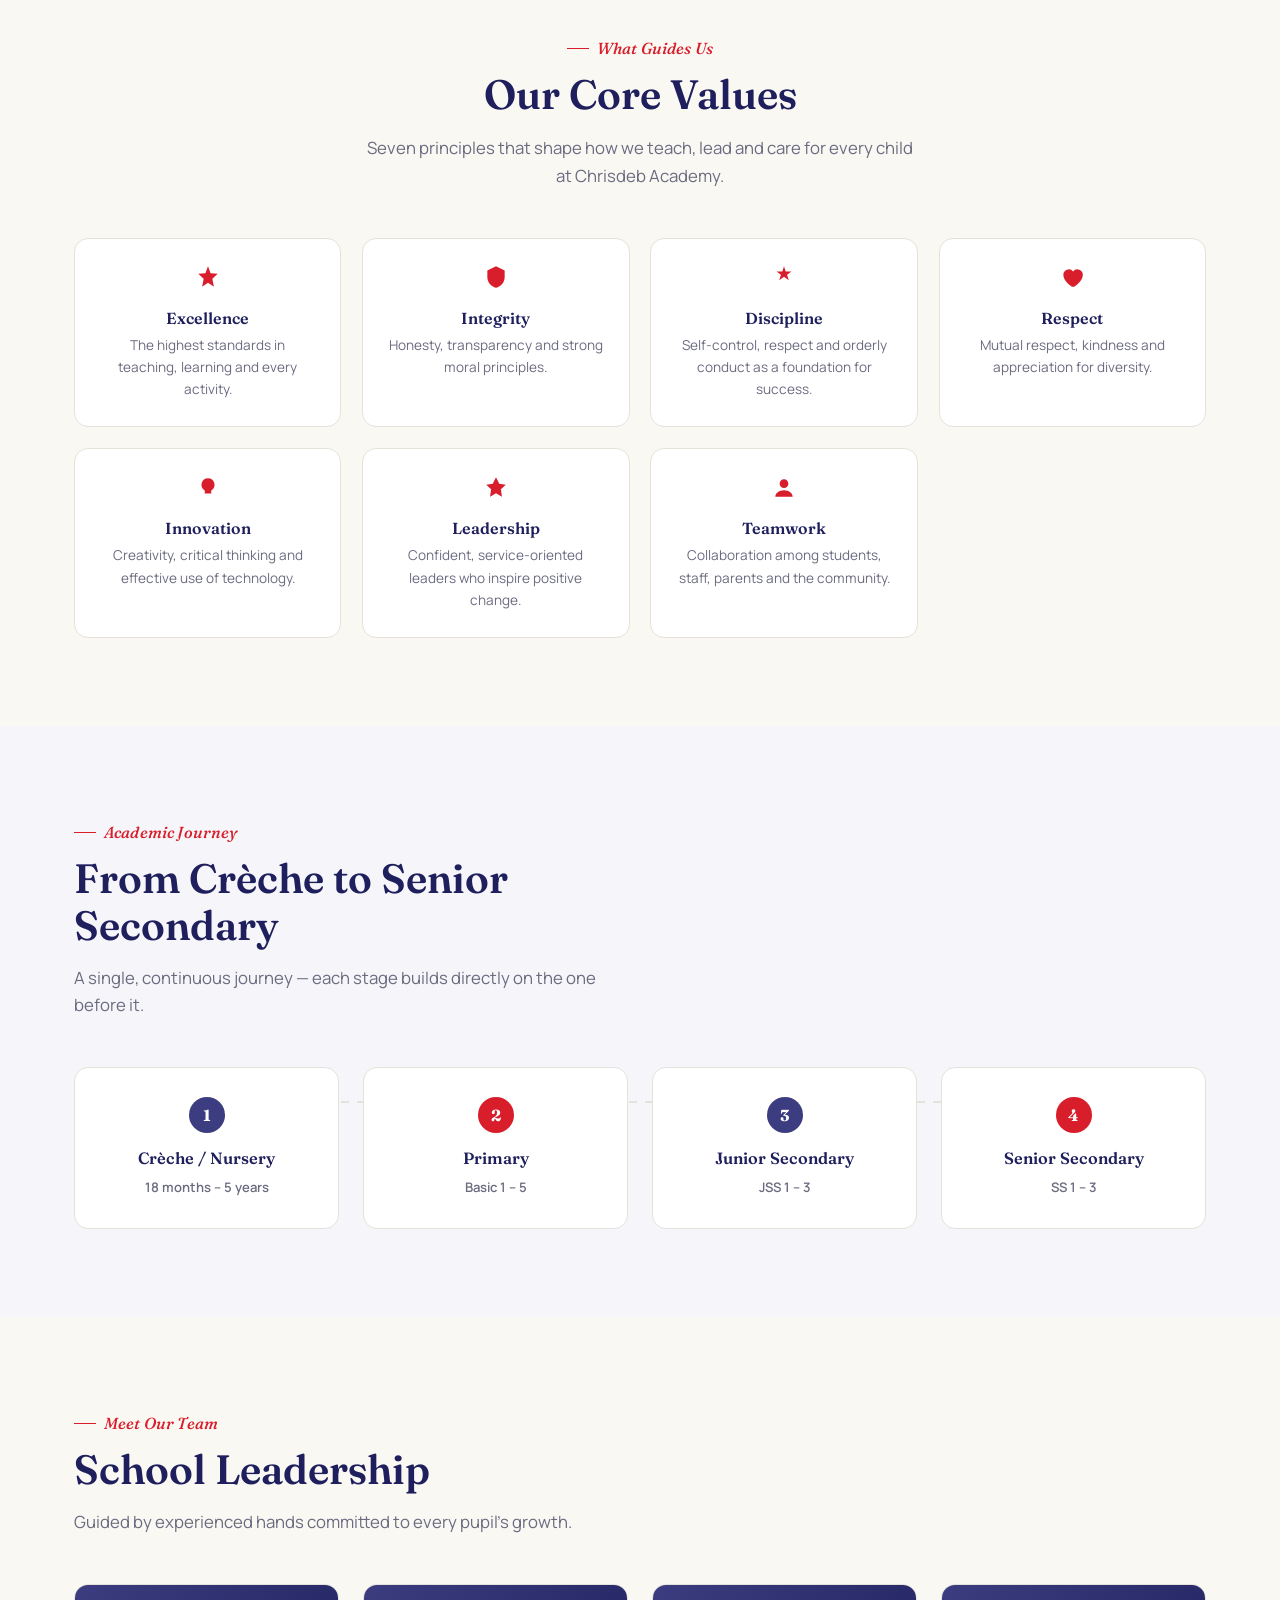
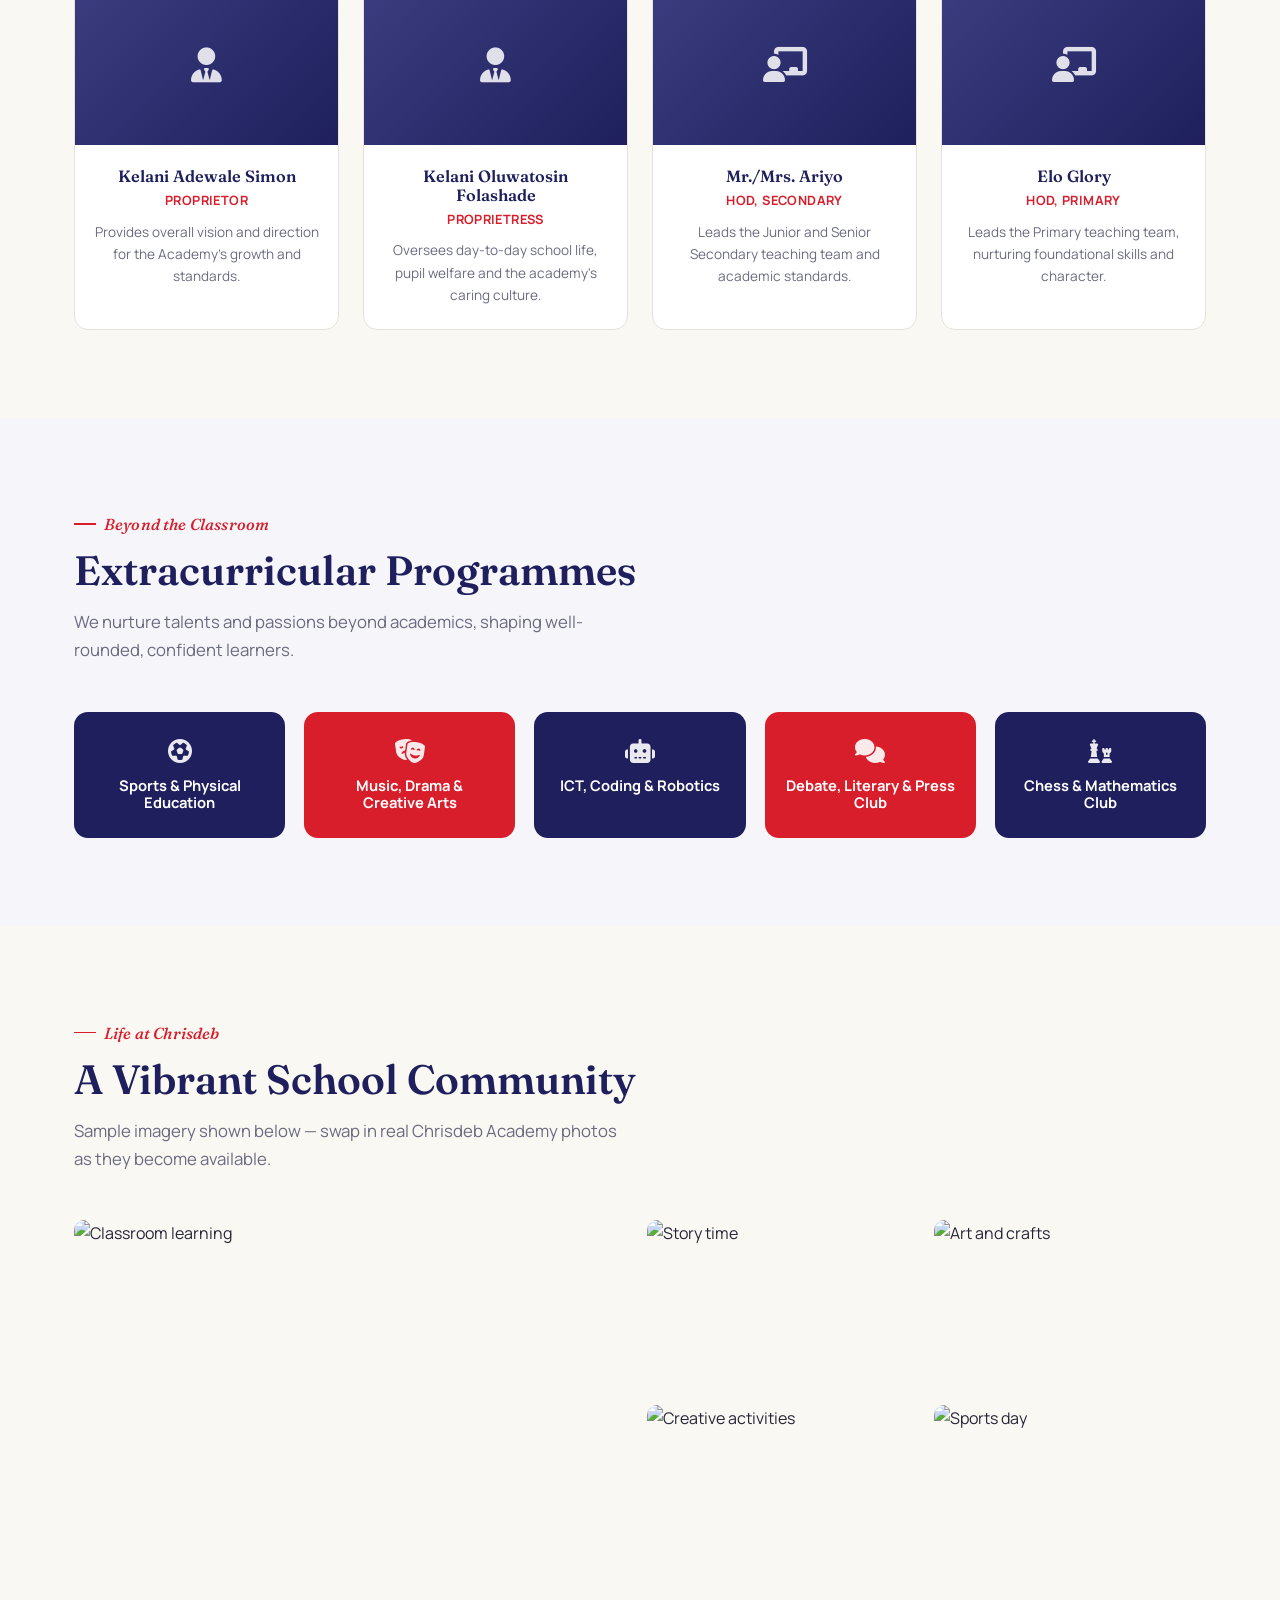
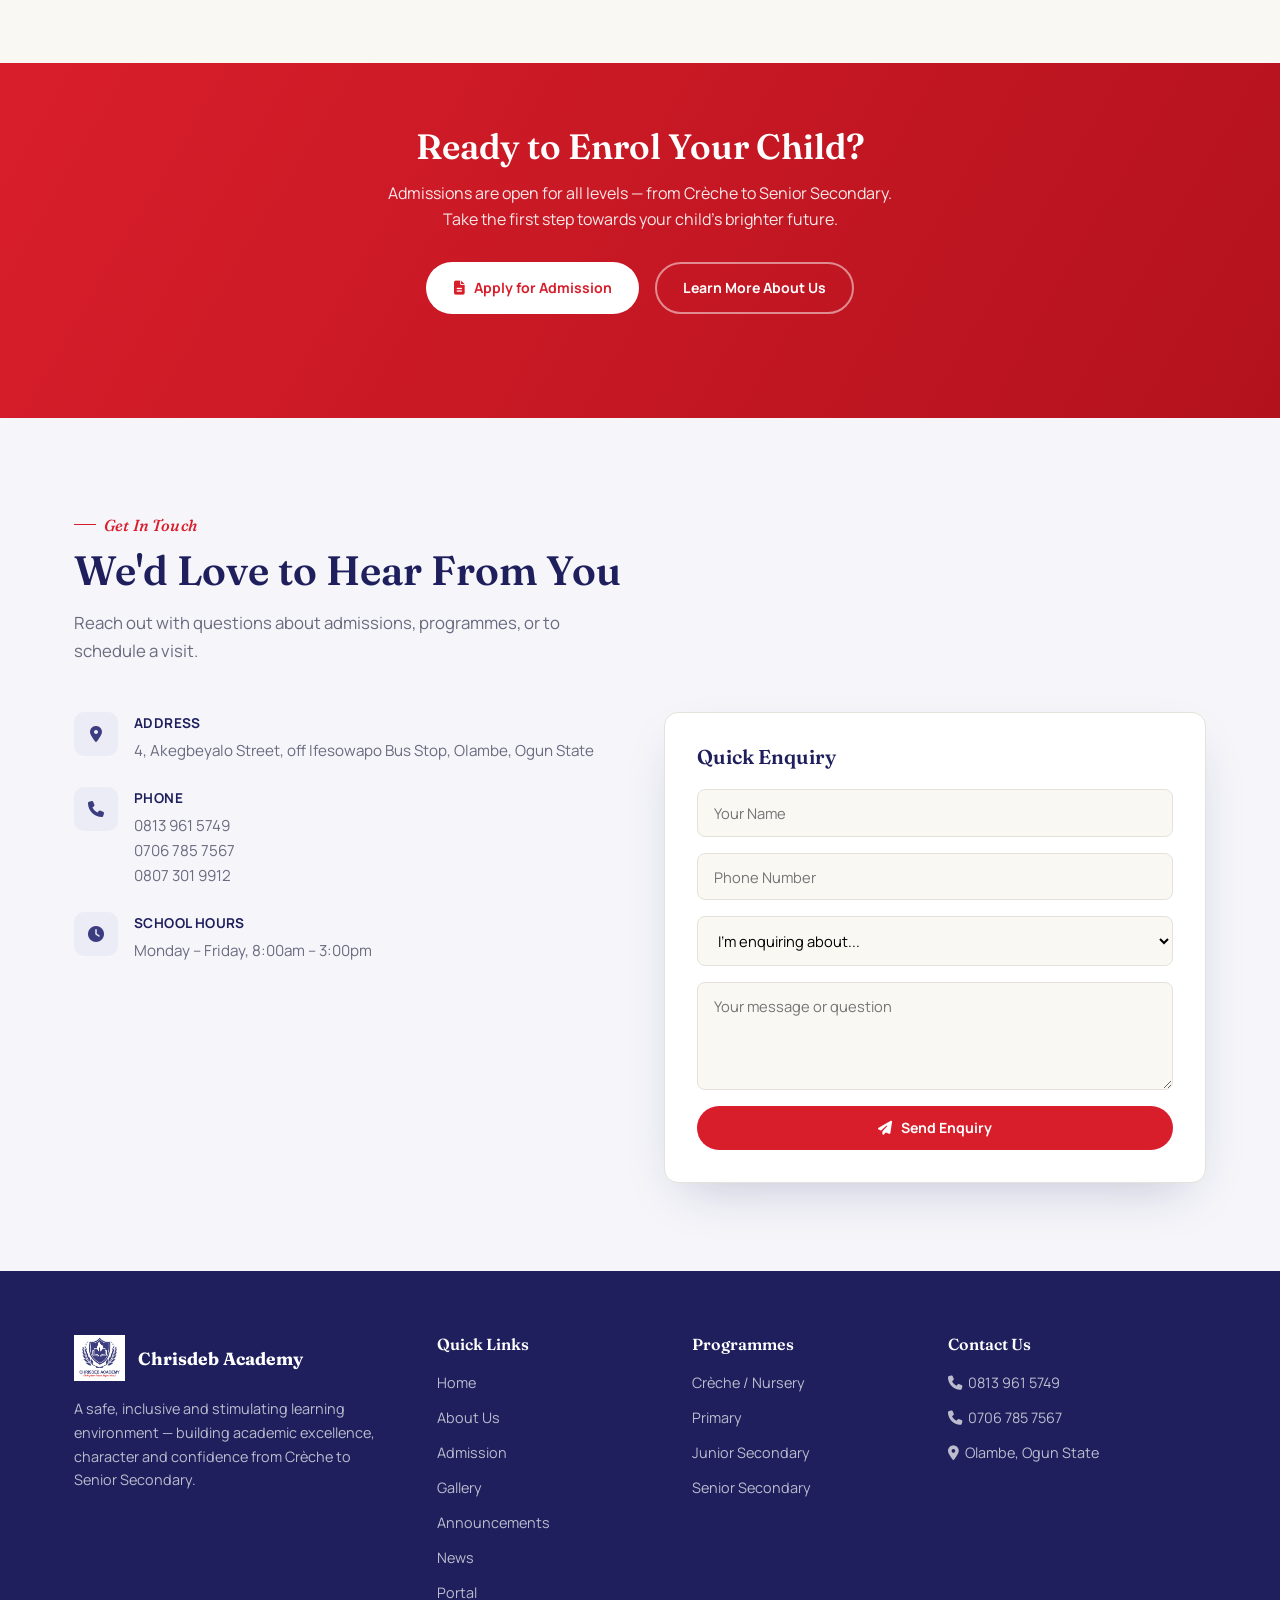
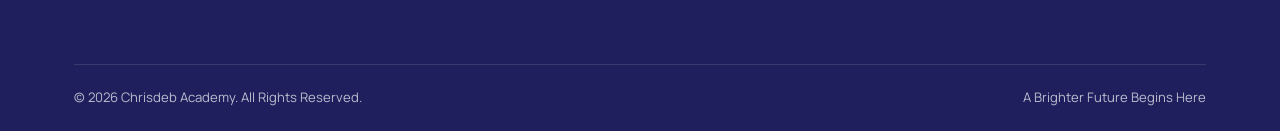
==== commit d3faba59: "school building added" ====
--- a/index.html
+++ b/index.html
@@ -1363,7 +1363,7 @@
       <div class="hero-crest-ring"></div>
       <div class="hero-crest-ring-2"></div>
       <!-- School building image - replace src with actual school building photo -->
-      <img class="school-image" src="school_building.jpg" alt="Chrisdeb Academy School Building">
+      <img class="school-image" src="images/school_building.jpg" alt="Chrisdeb Academy School Building">
       <span class="school-badge">Est. 2022</span>
     </div>
   </div>
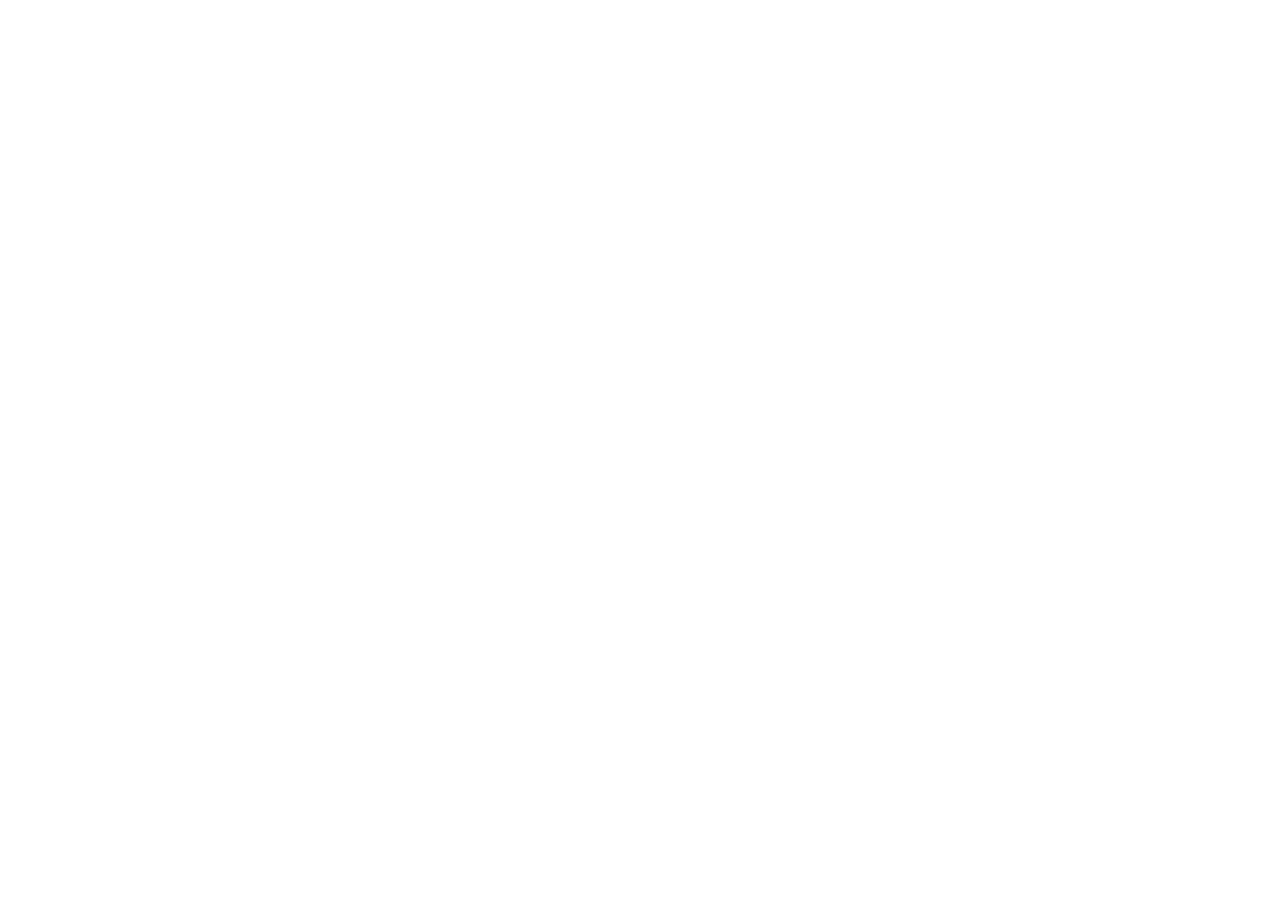
==== commit b1a659d2: "index for redirect" ====
--- a/index.html
+++ b/index.html
@@ -1,1940 +1,64 @@
 <!DOCTYPE html>
 <html lang="en">
 <head>
-<meta charset="UTF-8">
-<meta name="viewport" content="width=device-width, initial-scale=1.0, viewport-fit=cover">
-
-<!-- Title & Description -->
-<title>Chrisdeb Academy | Crèche to Senior Secondary School in Olambe, Ogun State</title>
-<meta name="description" content="Chrisdeb Academy is a Crèche to Senior Secondary school in Olambe, Ogun State, providing a safe, inclusive learning environment built on excellence, integrity and discipline since 2022. Admissions open — enquire today.">
-<meta name="keywords" content="Chrisdeb Academy, school in Olambe, school in Ogun State, nursery school Ogun State, primary school Olambe, secondary school Ogun State, creche Olambe, JSS SS school Nigeria, best private school Ogun State, affordable school Olambe Ifesowapo">
-<meta name="author" content="Chrisdeb Academy">
-<meta name="robots" content="index, follow">
-<meta name="googlebot" content="index, follow">
-<meta name="theme-color" content="#3C3D80">
-
-<!-- Favicon -->
-    <link rel="icon" type="image/x-icon" href="favicon/favicon.ico">
-    <link rel="icon" type="image/png" sizes="16x16" href="favicon/favicon-16x16.png">
-    <link rel="icon" type="image/png" sizes="32x32" href="favicon/favicon-32x32.png">
-    <link rel="apple-touch-icon" sizes="180x180" href="favicon/apple-touch-icon.png">
-    <link rel="manifest" href="site.webmanifest">
-    <meta name="theme-color" content="#2B3896">
-
-<!-- Open Graph / Facebook -->
-<meta property="og:type" content="website">
-<meta property="og:url" content="https://www.chrisdeb.acad.com.ng/">
-<meta property="og:title" content="Chrisdeb Academy | A Brighter Future Begins Here">
-<meta property="og:description" content="Crèche to Senior Secondary education in Olambe, Ogun State. A safe, inclusive environment built on excellence, integrity and discipline since 2022.">
-<meta property="og:image" content="https://www.chrisdeb.acad.com.ng/logo.png">
-<meta property="og:image:width" content="1200">
-<meta property="og:image:height" content="1200">
-<meta property="og:locale" content="en_NG">
-<meta property="og:site_name" content="Chrisdeb Academy">
-
-<!-- Twitter Card -->
-<meta name="twitter:card" content="summary_large_image">
-<meta name="twitter:title" content="Chrisdeb Academy | A Brighter Future Begins Here">
-<meta name="twitter:description" content="Crèche to Senior Secondary education in Olambe, Ogun State. A safe, inclusive environment built on excellence, integrity and discipline since 2022.">
-<meta name="twitter:image" content="https://www.chrisdeb.acad.com.ng/logo.png">
-
-<!-- Canonical URL -->
-<link rel="canonical" href="https://www.chrisdeb.acad.com.ng/">
-<link rel="alternate" hreflang="en" href="https://www.chrisdeb.acad.com.ng/">
-
-<!-- Structured Data / Schema.org -->
-<script type="application/ld+json">
-{
-  "@context": "https://schema.org",
-  "@type": "EducationalOrganization",
-  "name": "Chrisdeb Academy",
-  "alternateName": "Chrisdeb Academy Olambe",
-  "description": "Chrisdeb Academy provides a safe, inclusive, and stimulating learning environment from Crèche to Senior Secondary, empowering pupils toward academic excellence, strong moral values and confident, lifelong learning.",
-  "url": "https://www.chrisdeb.acad.com.ng/",
-  "logo": "https://www.chrisdeb.acad.com.ng/logo.png",
-  "image": "https://www.chrisdeb.acad.com.ng/logo.png",
-  "foundingDate": "2022",
-  "foundingLocation": "Olambe, Ogun State, Nigeria",
-  "slogan": "A Brighter Future Begins Here",
-  "address": {
-    "@type": "PostalAddress",
-    "streetAddress": "4, Akegbeyalo Street, off Ifesowapo Bus Stop",
-    "addressLocality": "Olambe",
-    "addressRegion": "Ogun State",
-    "addressCountry": "NG"
-  },
-  "contactPoint": {
-    "@type": "ContactPoint",
-    "telephone": "+2348139615749",
-    "contactType": "admissions",
-    "areaServed": "NG",
-    "availableLanguage": ["English"]
-  },
-  "telephone": ["+2348139615749", "+2347067857567", "+2348073019912"],
-  "hasOfferCatalog": {
-    "@type": "OfferCatalog",
-    "name": "Educational Programmes",
-    "itemListElement": [
-      { "@type": "Offer", "itemOffered": { "@type": "Course", "name": "Crèche / Nursery", "description": "For children 18 months to 5 years" } },
-      { "@type": "Offer", "itemOffered": { "@type": "Course", "name": "Primary (Basic 1–5)", "description": "Foundational primary education" } },
-      { "@type": "Offer", "itemOffered": { "@type": "Course", "name": "Junior Secondary (JSS 1–3)", "description": "Junior secondary education" } },
-      { "@type": "Offer", "itemOffered": { "@type": "Course", "name": "Senior Secondary (SS 1–3)", "description": "Senior secondary education" } }
-    ]
-  }
-}
-</script>
-
-<!-- Local Business Schema -->
-<script type="application/ld+json">
-{
-  "@context": "https://schema.org",
-  "@type": "LocalBusiness",
-  "name": "Chrisdeb Academy",
-  "image": "https://www.chrisdeb.acad.com.ng/logo.png",
-  "priceRange": "₦₦",
-  "telephone": "+2348139615749",
-  "address": {
-    "@type": "PostalAddress",
-    "streetAddress": "4, Akegbeyalo Street, off Ifesowapo Bus Stop",
-    "addressLocality": "Olambe",
-    "addressRegion": "Ogun State",
-    "addressCountry": "NG"
-  },
-  "openingHoursSpecification": {
-    "@type": "OpeningHoursSpecification",
-    "dayOfWeek": ["Monday","Tuesday","Wednesday","Thursday","Friday"],
-    "opens": "08:00",
-    "closes": "15:00"
-  }
-}
-</script>
-
-<link rel="preconnect" href="https://fonts.googleapis.com">
-<link rel="preconnect" href="https://fonts.gstatic.com" crossorigin>
-<link href="https://fonts.googleapis.com/css2?family=Fraunces:ital,opsz,wght@0,9..144,400;0,9..144,500;0,9..144,600;0,9..144,700;1,9..144,500;1,9..144,600&family=Manrope:wght@400;500;600;700;800&display=swap" rel="stylesheet">
-<link rel="stylesheet" href="https://cdnjs.cloudflare.com/ajax/libs/font-awesome/6.4.0/css/all.min.css">
-
-<style>
-/* ===== ROOT VARIABLES ===== */
-:root {
-  --navy-900: #1E1F5C;
-  --navy-700: #3C3D80;
-  --navy-600: #4A4B96;
-  --navy-100: #ECECF6;
-  --navy-50: #F5F5FA;
-  --red: #D91E2B;
-  --red-dark: #B3121D;
-  --cream: #FAF8F3;
-  --white: #FFFFFF;
-  --charcoal: #262637;
-  --muted: #6B6B80;
-  --border: #E4E2DA;
-  --radius: 14px;
-  --shadow: 0 20px 50px -20px rgba(30,31,92,0.25);
-}
-
-/* ===== RESET & BASE ===== */
-* {
-  margin: 0;
-  padding: 0;
-  box-sizing: border-box;
-}
-html {
-  scroll-behavior: smooth;
-}
-body {
-  font-family: 'Manrope', sans-serif;
-  background: var(--cream);
-  color: var(--charcoal);
-  line-height: 1.65;
-  -webkit-font-smoothing: antialiased;
-}
-h1, h2, h3, h4 {
-  font-family: 'Fraunces', serif;
-  color: var(--navy-900);
-  line-height: 1.15;
-  font-weight: 600;
-}
-a {
-  text-decoration: none;
-  color: inherit;
-}
-img {
-  max-width: 100%;
-  display: block;
-}
-.container {
-  max-width: 1180px;
-  margin: 0 auto;
-  padding: 0 1.5rem;
-}
-ul {
-  list-style: none;
-}
-button {
-  font-family: inherit;
-  cursor: pointer;
-}
-
-/* ===== UTILITY ===== */
-.eyebrow {
-  display: inline-flex;
-  align-items: center;
-  gap: 0.5rem;
-  font-family: 'Fraunces', serif;
-  font-style: italic;
-  font-weight: 500;
-  color: var(--red);
-  font-size: 1rem;
-  margin-bottom: 0.6rem;
-  letter-spacing: 0.01em;
-}
-.eyebrow::before {
-  content: '';
-  width: 22px;
-  height: 1.5px;
-  background: var(--red);
-  display: inline-block;
-}
-.section {
-  padding: 5.5rem 0;
-}
-.section-alt {
-  background: var(--navy-50);
-}
-.section-title {
-  font-size: clamp(1.8rem, 3.2vw, 2.6rem);
-  margin-bottom: 0.9rem;
-  max-width: 640px;
-}
-.section-sub {
-  color: var(--muted);
-  font-size: 1.05rem;
-  max-width: 560px;
-  margin-bottom: 3rem;
-}
-.btn {
-  display: inline-flex;
-  align-items: center;
-  gap: 0.55rem;
-  font-weight: 700;
-  font-size: 0.88rem;
-  padding: 0.8rem 1.6rem;
-  border-radius: 50px;
-  border: 2px solid transparent;
-  transition: all 0.2s;
-}
-.btn-red {
-  background: var(--red);
-  color: var(--white);
-}
-.btn-red:hover {
-  background: var(--red-dark);
-}
-.btn-outline {
-  border-color: var(--navy-900);
-  color: var(--navy-900);
-}
-.btn-outline:hover {
-  background: var(--navy-900);
-  color: var(--white);
-}
-.btn-outline-white {
-  border-color: rgba(255, 255, 255, 0.5);
-  color: var(--white);
-}
-.btn-outline-white:hover {
-  background: var(--white);
-  color: var(--navy-900);
-  border-color: var(--white);
-}
-.reveal {
-  opacity: 0;
-  transform: translateY(24px);
-  transition: opacity 0.7s ease, transform 0.7s ease;
-}
-.reveal.visible {
-  opacity: 1;
-  transform: translateY(0);
-}
-@media (prefers-reduced-motion: reduce) {
-  .reveal {
-    opacity: 1;
-    transform: none;
-    transition: none;
-  }
-  html {
-    scroll-behavior: auto;
-  }
-}
-
-/* ===== TOPBAR ===== */
-.topbar {
-  background: var(--navy-900);
-  color: rgba(255, 255, 255, 0.85);
-  font-size: 0.82rem;
-}
-.topbar-inner {
-  max-width: 1180px;
-  margin: 0 auto;
-  padding: 0.55rem 1.5rem;
-  display: flex;
-  justify-content: space-between;
-  align-items: center;
-  flex-wrap: wrap;
-  gap: 0.5rem;
-}
-.topbar a {
-  color: rgba(255, 255, 255, 0.85);
-}
-.topbar-left,
-.topbar-right {
-  display: flex;
-  gap: 1.3rem;
-  flex-wrap: wrap;
-}
-.topbar i {
-  margin-right: 0.4rem;
-  color: var(--red);
-}
-
-/* ===== HEADER ===== */
-.site-header {
-  position: sticky;
-  top: 0;
-  z-index: 100;
-  background: var(--white);
-  border-bottom: 1px solid var(--border);
-}
-.nav-wrapper {
-  max-width: 1180px;
-  margin: 0 auto;
-  padding: 0.9rem 1.5rem;
-  display: flex;
-  align-items: center;
-  justify-content: space-between;
-}
-.brand {
-  display: flex;
-  align-items: center;
-  gap: 0.75rem;
-}
-.brand img {
-  height: 52px;
-  width: auto;
-}
-.brand-text .name {
-  font-family: 'Fraunces', serif;
-  font-weight: 700;
-  font-size: 1.25rem;
-  color: var(--navy-900);
-  display: block;
-}
-.brand-text .tagline {
-  font-family: 'Fraunces', serif;
-  font-style: italic;
-  color: var(--red);
-  font-size: 0.78rem;
-}
-.main-nav {
-  display: flex;
-  align-items: center;
-  gap: 2rem;
-}
-.main-nav a {
-  font-weight: 600;
-  font-size: 0.92rem;
-  color: var(--navy-900);
-  position: relative;
-  padding: 0.3rem 0;
-}
-.main-nav a::after {
-  content: '';
-  position: absolute;
-  bottom: 0;
-  left: 0;
-  height: 2px;
-  width: 0;
-  background: var(--red);
-  transition: width 0.25s;
-}
-.main-nav a:hover::after {
-  width: 100%;
-}
-.main-nav a.active {
-  color: var(--red);
-}
-.main-nav a.active::after {
-  width: 100%;
-}
-.hamburger {
-  display: none;
-  flex-direction: column;
-  gap: 5px;
-  background: none;
-  border: none;
-}
-.hamburger span {
-  width: 24px;
-  height: 2px;
-  background: var(--navy-900);
-}
-
-/* ===== HERO ===== */
-.hero {
-  position: relative;
-  overflow: hidden;
-  background: radial-gradient(circle at 85% 20%, rgba(217, 30, 43, 0.14), transparent 45%),
-    linear-gradient(135deg, var(--navy-900), var(--navy-700) 65%);
-  color: var(--white);
-  padding: 5.5rem 0 6rem;
-}
-.hero::before {
-  content: '';
-  position: absolute;
-  inset: 0;
-  opacity: 0.06;
-  background-image: radial-gradient(circle, #fff 1px, transparent 1px);
-  background-size: 22px 22px;
-}
-.hero-inner {
-  position: relative;
-  display: grid;
-  grid-template-columns: 1.1fr 0.9fr;
-  gap: 3rem;
-  align-items: center;
-}
-.hero-badge {
-  display: inline-flex;
-  align-items: center;
-  gap: 0.5rem;
-  background: rgba(255, 255, 255, 0.1);
-  border: 1px solid rgba(255, 255, 255, 0.25);
-  padding: 0.45rem 1rem;
-  border-radius: 50px;
-  font-size: 0.82rem;
-  font-weight: 600;
-  margin-bottom: 1.5rem;
-}
-.hero-badge i {
-  color: var(--red);
-}
-.hero h1 {
-  color: var(--white);
-  font-size: clamp(2.3rem, 4.5vw, 3.4rem);
-  margin-bottom: 1.1rem;
-}
-.hero h1 em {
-  color: var(--red);
-  font-style: italic;
-}
-.hero p.lead {
-  color: rgba(255, 255, 255, 0.78);
-  font-size: 1.08rem;
-  max-width: 490px;
-  margin-bottom: 2.1rem;
-}
-.hero-cta {
-  display: flex;
-  gap: 1rem;
-  flex-wrap: wrap;
-  margin-bottom: 2.5rem;
-}
-.hero-motto {
-  font-family: 'Fraunces', serif;
-  font-style: italic;
-  color: var(--red);
-  font-size: 1.15rem;
-  border-left: 3px solid var(--red);
-  padding-left: 1rem;
-}
-
-/* ===== HERO CREST - SCHOOL BUILDING IMAGE ===== */
-.hero-crest {
-  position: relative;
-  display: flex;
-  align-items: center;
-  justify-content: center;
-}
-.hero-crest-ring {
-  position: absolute;
-  width: 380px;
-  height: 380px;
-  border-radius: 50%;
-  border: 1px dashed rgba(255, 255, 255, 0.2);
-  animation: spin 60s linear infinite;
-}
-.hero-crest-ring-2 {
-  position: absolute;
-  width: 330px;
-  height: 330px;
-  border-radius: 50%;
-  border: 1px solid rgba(255, 255, 255, 0.06);
-}
-@keyframes spin {
-  to {
-    transform: rotate(360deg);
-  }
-}
-.hero-crest .school-image {
-  width: 300px;
-  height: 300px;
-  border-radius: 50%;
-  object-fit: cover;
-  border: 4px solid rgba(255, 255, 255, 0.15);
-  box-shadow: 0 25px 50px rgba(0, 0, 0, 0.4);
-}
-.hero-crest .school-badge {
-  position: absolute;
-  bottom: 15px;
-  right: 15px;
-  background: var(--red);
-  color: var(--white);
-  font-size: 0.7rem;
-  font-weight: 700;
-  padding: 0.4rem 1rem;
-  border-radius: 50px;
-  letter-spacing: 0.04em;
-  text-transform: uppercase;
-  border: 2px solid rgba(255, 255, 255, 0.2);
-}
-
-/* ===== STATS ===== */
-.stats-strip {
-  background: var(--white);
-  border-bottom: 1px solid var(--border);
-}
-.stats-inner {
-  max-width: 1180px;
-  margin: 0 auto;
-  padding: 2.2rem 1.5rem;
-  display: grid;
-  grid-template-columns: repeat(4, 1fr);
-  gap: 1.5rem;
-  text-align: center;
-}
-.stat-num {
-  font-family: 'Fraunces', serif;
-  font-size: 2.1rem;
-  font-weight: 700;
-  color: var(--navy-700);
-}
-.stat-label {
-  font-size: 0.85rem;
-  color: var(--muted);
-  font-weight: 600;
-  text-transform: uppercase;
-  letter-spacing: 0.04em;
-}
-
-/* ===== FLASH SECTIONS ===== */
-.flash-grid {
-  display: grid;
-  grid-template-columns: 1fr 1fr 1fr;
-  gap: 30px;
-}
-
-.flash-card {
-  background: var(--white);
-  border: 1px solid var(--border);
-  border-radius: var(--radius);
-  padding: 20px;
-  box-shadow: var(--shadow);
-  transition: transform 0.3s ease, box-shadow 0.3s ease;
-}
-.flash-card:hover {
-  transform: translateY(-4px);
-  box-shadow: 0 25px 50px -20px rgba(30,31,92,0.3);
-}
-
-.flash-card .flash-header {
-  display: flex;
-  justify-content: space-between;
-  align-items: center;
-  margin-bottom: 16px;
-  padding-bottom: 10px;
-  border-bottom: 2px solid var(--border);
-}
-.flash-card .flash-header h3 {
-  font-size: 1.1rem;
-  font-weight: 700;
-  color: var(--navy-900);
-}
-.flash-card .flash-header h3 i {
-  color: var(--red);
-  margin-right: 8px;
-}
-.flash-card .flash-header a {
-  font-size: 0.8rem;
-  font-weight: 600;
-  color: var(--red);
-  transition: color 0.3s ease;
-}
-.flash-card .flash-header a:hover {
-  color: var(--red-dark);
-}
-
-/* Gallery Flash */
-.gallery-flash-grid {
-  display: grid;
-  grid-template-columns: repeat(3, 1fr);
-  gap: 8px;
-}
-.gallery-flash-grid .gallery-thumb {
-  aspect-ratio: 1 / 1;
-  border-radius: 6px;
-  overflow: hidden;
-  cursor: pointer;
-  background: var(--navy-100);
-  transition: transform 0.3s ease;
-}
-.gallery-flash-grid .gallery-thumb:hover {
-  transform: scale(1.03);
-}
-.gallery-flash-grid .gallery-thumb img {
-  width: 100%;
-  height: 100%;
-  object-fit: cover;
-}
-
-/* Announcements Slideshow */
-.announcement-slideshow {
-  position: relative;
-  overflow: hidden;
-  min-height: 140px;
-}
-.announcement-slide {
-  display: none;
-  padding: 5px 0;
-  cursor: pointer;
-  transition: opacity 0.5s ease;
-}
-.announcement-slide.active {
-  display: block;
-}
-.announcement-slide .slide-badge {
-  display: inline-block;
-  font-size: 0.6rem;
-  font-weight: 700;
-  padding: 2px 10px;
-  border-radius: 50px;
-  text-transform: uppercase;
-  letter-spacing: 0.04em;
-  margin-bottom: 4px;
-}
-.announcement-slide .slide-badge.urgent {
-  background: var(--red);
-  color: var(--white);
-}
-.announcement-slide .slide-badge.featured {
-  background: var(--navy-700);
-  color: var(--white);
-}
-.announcement-slide .slide-title {
-  font-weight: 600;
-  font-size: 0.95rem;
-  color: var(--navy-900);
-  margin-bottom: 2px;
-  display: -webkit-box;
-  -webkit-line-clamp: 2;
-  -webkit-box-orient: vertical;
-  overflow: hidden;
-}
-.announcement-slide .slide-excerpt {
-  font-size: 0.82rem;
-  color: var(--muted);
-  display: -webkit-box;
-  -webkit-line-clamp: 2;
-  -webkit-box-orient: vertical;
-  overflow: hidden;
-}
-.announcement-slide .slide-meta {
-  font-size: 0.7rem;
-  color: var(--muted);
-  margin-top: 4px;
-}
-
-.slide-dots {
-  display: flex;
-  justify-content: center;
-  gap: 6px;
-  margin-top: 10px;
-}
-.slide-dots .dot {
-  width: 8px;
-  height: 8px;
-  border-radius: 50%;
-  background: var(--border);
-  cursor: pointer;
-  transition: background 0.3s ease;
-}
-.slide-dots .dot.active {
-  background: var(--navy-700);
-}
-
-/* News Flash */
-.news-flash-item {
-  padding: 10px 0;
-  border-bottom: 1px solid var(--border);
-  cursor: pointer;
-  transition: padding-left 0.3s ease;
-}
-.news-flash-item:last-child {
-  border-bottom: none;
-}
-.news-flash-item:hover {
-  padding-left: 8px;
-}
-.news-flash-item .news-title {
-  font-weight: 600;
-  font-size: 0.9rem;
-  color: var(--navy-900);
-  display: -webkit-box;
-  -webkit-line-clamp: 2;
-  -webkit-box-orient: vertical;
-  overflow: hidden;
-}
-.news-flash-item .news-meta {
-  font-size: 0.7rem;
-  color: var(--muted);
-  margin-top: 2px;
-}
-.news-flash-item .news-meta .category {
-  color: var(--red);
-  font-weight: 600;
-}
-
-.empty-flash {
-  text-align: center;
-  padding: 20px;
-  color: var(--muted);
-  font-size: 0.9rem;
-}
-.empty-flash i {
-  font-size: 1.5rem;
-  color: var(--navy-100);
-  display: block;
-  margin-bottom: 8px;
-}
-
-.flash-loading {
-  display: flex;
-  flex-direction: column;
-  gap: 8px;
-}
-.flash-loading .skeleton {
-  height: 16px;
-  background: var(--navy-100);
-  border-radius: 4px;
-  animation: pulse 1.5s ease-in-out infinite;
-}
-.flash-loading .skeleton:last-child {
-  width: 60%;
-}
-@keyframes pulse {
-  0%, 100% { opacity: 1; }
-  50% { opacity: 0.5; }
-}
-
-/* ===== WHY CHOOSE US ===== */
-.why-grid {
-  display: grid;
-  grid-template-columns: repeat(3, 1fr);
-  gap: 1.6rem;
-}
-.why-card {
-  background: var(--white);
-  border: 1px solid var(--border);
-  border-radius: var(--radius);
-  padding: 2.1rem 1.8rem;
-  transition: transform 0.25s, box-shadow 0.25s;
-}
-.why-card:hover {
-  transform: translateY(-6px);
-  box-shadow: var(--shadow);
-}
-.why-icon {
-  width: 54px;
-  height: 54px;
-  border-radius: 12px;
-  background: var(--navy-100);
-  display: flex;
-  align-items: center;
-  justify-content: center;
-  margin-bottom: 1.2rem;
-  color: var(--navy-700);
-  font-size: 1.3rem;
-}
-.why-card:nth-child(3n+2) .why-icon {
-  background: #FCE9EA;
-  color: var(--red);
-}
-.why-card h3 {
-  font-size: 1.15rem;
-  margin-bottom: 0.6rem;
-}
-.why-card p {
-  color: var(--muted);
-  font-size: 0.95rem;
-}
-
-/* ===== ABOUT / MISSION-VISION ===== */
-.about-grid {
-  display: grid;
-  grid-template-columns: 0.85fr 1.15fr;
-  gap: 3.5rem;
-  align-items: center;
-}
-.about-img {
-  position: relative;
-}
-.about-img img {
-  border-radius: var(--radius);
-  box-shadow: var(--shadow);
-}
-.about-img .badge-founded {
-  position: absolute;
-  bottom: -22px;
-  left: -22px;
-  background: var(--red);
-  color: var(--white);
-  padding: 1.1rem 1.4rem;
-  border-radius: 12px;
-  text-align: center;
-  box-shadow: var(--shadow);
-}
-.badge-founded .num {
-  font-family: 'Fraunces', serif;
-  font-size: 1.6rem;
-  font-weight: 700;
-  display: block;
-}
-.badge-founded .lbl {
-  font-size: 0.7rem;
-  text-transform: uppercase;
-  letter-spacing: 0.05em;
-}
-.tabs {
-  display: flex;
-  gap: 0.6rem;
-  margin-bottom: 1.4rem;
-}
-.tab-btn {
-  padding: 0.6rem 1.3rem;
-  border-radius: 50px;
-  border: 1.5px solid var(--border);
-  background: var(--white);
-  font-weight: 700;
-  font-size: 0.88rem;
-  color: var(--muted);
-}
-.tab-btn.active {
-  background: var(--navy-900);
-  border-color: var(--navy-900);
-  color: var(--white);
-}
-.tab-panel {
-  display: none;
-  color: var(--muted);
-  font-size: 1rem;
-}
-.tab-panel.active {
-  display: block;
-}
-.tab-panel strong {
-  color: var(--navy-900);
-}
-
-/* ===== CORE VALUES ===== */
-.values-grid {
-  display: grid;
-  grid-template-columns: repeat(4, 1fr);
-  gap: 1.3rem;
-}
-.value-card {
-  background: var(--white);
-  border: 1px solid var(--border);
-  border-radius: var(--radius);
-  padding: 1.6rem;
-  text-align: center;
-}
-.value-card svg {
-  width: 26px;
-  height: 26px;
-  fill: var(--red);
-  margin-bottom: 0.7rem;
-}
-.value-card h4 {
-  font-size: 1rem;
-  margin-bottom: 0.4rem;
-}
-.value-card p {
-  font-size: 0.85rem;
-  color: var(--muted);
-}
-
-/* ===== JOURNEY ===== */
-.journey {
-  position: relative;
-  display: grid;
-  grid-template-columns: repeat(4, 1fr);
-  gap: 1.5rem;
-  margin-top: 1rem;
-}
-.journey::before {
-  content: '';
-  position: absolute;
-  top: 34px;
-  left: 8%;
-  right: 8%;
-  height: 2px;
-  background: repeating-linear-gradient(90deg, var(--border) 0 8px, transparent 8px 16px);
-}
-.journey-step {
-  position: relative;
-  background: var(--white);
-  border: 1px solid var(--border);
-  border-radius: var(--radius);
-  padding: 1.8rem 1.4rem;
-  text-align: center;
-}
-.journey-num {
-  width: 36px;
-  height: 36px;
-  border-radius: 50%;
-  background: var(--navy-700);
-  color: var(--white);
-  display: flex;
-  align-items: center;
-  justify-content: center;
-  font-family: 'Fraunces', serif;
-  font-weight: 700;
-  margin: 0 auto 1rem;
-  position: relative;
-  z-index: 1;
-}
-.journey-step:nth-child(2) .journey-num {
-  background: var(--red);
-}
-.journey-step:nth-child(4) .journey-num {
-  background: var(--red);
-}
-.journey-step h4 {
-  font-size: 1.02rem;
-  margin-bottom: 0.35rem;
-}
-.journey-step span {
-  font-size: 0.82rem;
-  color: var(--muted);
-  font-weight: 600;
-}
-
-/* ===== LEADERSHIP ===== */
-.leader-grid {
-  display: grid;
-  grid-template-columns: repeat(4, 1fr);
-  gap: 1.5rem;
-}
-.leader-card {
-  background: var(--white);
-  border: 1px solid var(--border);
-  border-radius: var(--radius);
-  overflow: hidden;
-  text-align: center;
-}
-.leader-avatar {
-  height: 160px;
-  background: linear-gradient(135deg, var(--navy-700), var(--navy-900));
-  display: flex;
-  align-items: center;
-  justify-content: center;
-  color: rgba(255, 255, 255, 0.85);
-  font-size: 2.2rem;
-}
-.leader-body {
-  padding: 1.4rem 1.2rem;
-}
-.leader-body h4 {
-  font-size: 1.02rem;
-  margin-bottom: 0.25rem;
-}
-.leader-body span {
-  display: block;
-  font-size: 0.8rem;
-  font-weight: 700;
-  color: var(--red);
-  text-transform: uppercase;
-  letter-spacing: 0.03em;
-  margin-bottom: 0.6rem;
-}
-.leader-body p {
-  font-size: 0.85rem;
-  color: var(--muted);
-}
-
-/* ===== EXTRACURRICULAR ===== */
-.extra-grid {
-  display: grid;
-  grid-template-columns: repeat(5, 1fr);
-  gap: 1.2rem;
-}
-.extra-card {
-  background: var(--navy-900);
-  color: var(--white);
-  border-radius: var(--radius);
-  padding: 1.7rem 1.3rem;
-  text-align: center;
-  transition: transform 0.25s;
-}
-.extra-card:hover {
-  transform: translateY(-5px);
-}
-.extra-card:nth-child(2n) {
-  background: var(--red);
-}
-.extra-card i {
-  font-size: 1.5rem;
-  margin-bottom: 0.9rem;
-  color: rgba(255, 255, 255, 0.9);
-}
-.extra-card h4 {
-  color: var(--white);
-  font-size: 0.92rem;
-  font-weight: 700;
-  font-family: 'Manrope', sans-serif;
-}
-
-/* ===== GALLERY ===== */
-.gallery-grid {
-  display: grid;
-  grid-template-columns: repeat(4, 1fr);
-  grid-auto-rows: 170px;
-  gap: 0.9rem;
-}
-.gallery-grid a {
-  border-radius: 10px;
-  overflow: hidden;
-  position: relative;
-}
-.gallery-grid a:nth-child(1) {
-  grid-column: span 2;
-  grid-row: span 2;
-}
-.gallery-grid img {
-  width: 100%;
-  height: 100%;
-  object-fit: cover;
-  transition: transform 0.4s;
-}
-.gallery-grid a:hover img {
-  transform: scale(1.08);
-}
-
-/* ===== CTA BANNER ===== */
-.cta-banner {
-  background: linear-gradient(120deg, var(--red), var(--red-dark));
-  color: var(--white);
-  text-align: center;
-  padding: 4rem 1.5rem;
-}
-.cta-banner h2 {
-  color: var(--white);
-  margin-bottom: 0.8rem;
-  font-size: clamp(1.6rem, 3vw, 2.2rem);
-}
-.cta-banner p {
-  color: rgba(255, 255, 255, 0.9);
-  max-width: 520px;
-  margin: 0 auto 1.8rem;
-}
-.cta-banner .hero-cta {
-  justify-content: center;
-}
-.cta-banner .btn-outline-white:hover {
-  color: var(--red);
-}
-
-/* ===== CONTACT ===== */
-.contact-grid {
-  display: grid;
-  grid-template-columns: 1fr 1fr;
-  gap: 3rem;
-}
-.contact-item {
-  display: flex;
-  gap: 1rem;
-  margin-bottom: 1.5rem;
-}
-.contact-icon {
-  width: 44px;
-  height: 44px;
-  border-radius: 10px;
-  background: var(--navy-100);
-  color: var(--navy-700);
-  display: flex;
-  align-items: center;
-  justify-content: center;
-  flex-shrink: 0;
-}
-.contact-detail strong {
-  display: block;
-  font-size: 0.85rem;
-  text-transform: uppercase;
-  letter-spacing: 0.03em;
-  color: var(--navy-900);
-  margin-bottom: 0.2rem;
-}
-.contact-detail a,
-.contact-detail span {
-  display: block;
-  color: var(--muted);
-  font-size: 0.95rem;
-}
-.form-card {
-  background: var(--white);
-  border: 1px solid var(--border);
-  border-radius: var(--radius);
-  padding: 2rem;
-  box-shadow: var(--shadow);
-}
-.form-card h3 {
-  font-size: 1.25rem;
-  margin-bottom: 1.3rem;
-}
-.form-row {
-  display: flex;
-  flex-direction: column;
-  gap: 1rem;
-}
-.form-row input,
-.form-row select,
-.form-row textarea {
-  padding: 0.8rem 1rem;
-  border: 1px solid var(--border);
-  border-radius: 8px;
-  font-family: 'Manrope', sans-serif;
-  font-size: 0.92rem;
-  outline: none;
-  transition: border-color 0.2s;
-  background: var(--cream);
-}
-.form-row input:focus,
-.form-row select:focus,
-.form-row textarea:focus {
-  border-color: var(--navy-700);
-}
-.form-row button {
-  border: none;
-  justify-content: center;
-}
-
-/* ===== FOOTER ===== */
-footer {
-  background: var(--navy-900);
-  color: rgba(255, 255, 255, 0.7);
-  padding-top: 4rem;
-}
-.footer-grid {
-  display: grid;
-  grid-template-columns: 1.5fr 1fr 1fr 1.2fr;
-  gap: 2.5rem;
-  padding-bottom: 3rem;
-}
-.footer-brand {
-  display: flex;
-  gap: 0.8rem;
-  align-items: center;
-  margin-bottom: 1rem;
-}
-.footer-brand img {
-  height: 46px;
-}
-.footer-brand .name {
-  font-family: 'Fraunces', serif;
-  font-weight: 700;
-  color: var(--white);
-  font-size: 1.1rem;
-  display: block;
-}
-.footer-desc {
-  font-size: 0.9rem;
-  margin-bottom: 1.3rem;
-}
-.footer-heading {
-  color: var(--white);
-  font-family: 'Fraunces', serif;
-  font-size: 1rem;
-  margin-bottom: 1.1rem;
-}
-.footer-links li {
-  margin-bottom: 0.7rem;
-  font-size: 0.9rem;
-}
-.footer-links a:hover {
-  color: var(--white);
-}
-.footer-bottom {
-  border-top: 1px solid rgba(255, 255, 255, 0.12);
-  padding: 1.4rem 0;
-  display: flex;
-  justify-content: space-between;
-  flex-wrap: wrap;
-  gap: 0.6rem;
-  font-size: 0.82rem;
-}
-
-/* ===== RESPONSIVE ===== */
-@media (max-width: 980px) {
-  .hero-inner {
-    grid-template-columns: 1fr;
-    text-align: center;
-  }
-  .hero p.lead {
-    margin-inline: auto;
-  }
-  .hero-cta {
-    justify-content: center;
-  }
-  .hero-motto {
-    margin: 0 auto;
-    border-left: none;
-    border-top: 3px solid var(--red);
-    padding-left: 0;
-    padding-top: 0.8rem;
-  }
-  .hero-crest {
-    order: -1;
-  }
-  .hero-crest-ring {
-    width: 280px;
-    height: 280px;
-  }
-  .hero-crest-ring-2 {
-    width: 240px;
-    height: 240px;
-  }
-  .hero-crest .school-image {
-    width: 220px;
-    height: 220px;
-  }
-  .stats-inner {
-    grid-template-columns: repeat(2, 1fr);
-  }
-  .why-grid,
-  .values-grid,
-  .journey,
-  .leader-grid,
-  .extra-grid {
-    grid-template-columns: repeat(2, 1fr);
-  }
-  .flash-grid {
-    grid-template-columns: 1fr;
-    gap: 20px;
-  }
-  .journey::before {
-    display: none;
-  }
-  .about-grid {
-    grid-template-columns: 1fr;
-  }
-  .contact-grid {
-    grid-template-columns: 1fr;
-  }
-  .footer-grid {
-    grid-template-columns: 1fr 1fr;
-  }
-  .gallery-grid {
-    grid-template-columns: repeat(2, 1fr);
-  }
-  .gallery-grid a:nth-child(1) {
-    grid-column: span 2;
-  }
-}
-@media (max-width: 640px) {
-  .main-nav {
-    position: fixed;
-    top: 78px;
-    left: 0;
-    right: 0;
-    background: var(--white);
-    flex-direction: column;
-    padding: 1.5rem;
-    gap: 1.2rem;
-    border-bottom: 1px solid var(--border);
-    transform: translateY(-130%);
-    transition: transform 0.3s;
-    z-index: 99;
-  }
-  .main-nav.open {
-    transform: translateY(0);
-  }
-  .hamburger {
-    display: flex;
-  }
-  .why-grid,
-  .values-grid,
-  .journey,
-  .leader-grid,
-  .extra-grid,
-  .footer-grid {
-    grid-template-columns: 1fr;
-  }
-  .stats-inner {
-    grid-template-columns: repeat(2, 1fr);
-  }
-  .section {
-    padding: 3.5rem 0;
-  }
-  .hero-crest-ring {
-    width: 200px;
-    height: 200px;
-  }
-  .hero-crest-ring-2 {
-    width: 170px;
-    height: 170px;
-  }
-  .hero-crest .school-image {
-    width: 150px;
-    height: 150px;
-  }
-  .hero-crest .school-badge {
-    font-size: 0.55rem;
-    padding: 0.25rem 0.7rem;
-    bottom: 5px;
-    right: 5px;
-  }
-  .gallery-flash-grid {
-    grid-template-columns: repeat(3, 1fr);
-    gap: 6px;
-  }
-}
-</style>
+    <meta charset="UTF-8">
+    <meta name="viewport" content="width=device-width, initial-scale=1.0">
+    <meta http-equiv="refresh" content="0; url=https://acad.com.ng/chrisdeb/">
+    <title>Redirecting to Chrisdeb Academy...</title>
+    
+    <!-- SEO Meta Tags (for the redirect page) -->
+    <meta name="robots" content="noindex, follow">
+    <meta name="description" content="Chrisdeb Academy - Crèche to Senior Secondary school in Olambe, Ogun State.">
+    
+    <style>
+        body {
+            font-family: Arial, sans-serif;
+            display: flex;
+            justify-content: center;
+            align-items: center;
+            height: 100vh;
+            margin: 0;
+            background: #f5f5f5;
+            color: #333;
+        }
+        .container {
+            text-align: center;
+            padding: 40px;
+        }
+        .spinner {
+            border: 4px solid #f3f3f3;
+            border-top: 4px solid #3C3D80;
+            border-radius: 50%;
+            width: 40px;
+            height: 40px;
+            animation: spin 1s linear infinite;
+            margin: 0 auto 20px;
+        }
+        @keyframes spin {
+            0% { transform: rotate(0deg); }
+            100% { transform: rotate(360deg); }
+        }
+        a {
+            color: #3C3D80;
+            font-weight: bold;
+            text-decoration: none;
+        }
+        a:hover {
+            text-decoration: underline;
+        }
+    </style>
 </head>
 <body>
+    <div class="container">
+        <div class="spinner"></div>
+        <h1>Chrisdeb Academy</h1>
+        <p>Redirecting to our website...</p>
+        <p><small>If you are not redirected automatically, <a href="https://acad.com.ng/chrisdeb/">click here</a>.</small></p>
+    </div>
 
-<div class="topbar">
-  <div class="topbar-inner">
-    <div class="topbar-left">
-      <span><i class="fas fa-phone"></i><a href="tel:08139615749">0813 961 5749</a></span>
-      <span><i class="fas fa-phone"></i><a href="tel:07067857567">0706 785 7567</a></span>
-    </div>
-    <div class="topbar-right">
-      <span><i class="fas fa-map-marker-alt"></i>Olambe, Ogun State</span>
-      <span><i class="fas fa-calendar"></i>Admissions Open 2026/2027</span>
-    </div>
-  </div>
-</div>
-
-<header class="site-header">
-  <div class="nav-wrapper">
-    <a href="#top" class="brand">
-      <img src="logo.png" alt="Chrisdeb Academy Logo">
-      <div class="brand-text">
-        <span class="name">CHRISDEB ACADEMY</span>
-        <span class="tagline">A Brighter Future Begins Here</span>
-      </div>
-    </a>
-    <button class="hamburger" id="hamburger" aria-label="Menu"><span></span><span></span><span></span></button>
-    <nav class="main-nav" id="mainNav">
-      <a href="index.html" class="nav-link active">Home</a>
-      <a href="about.html" class="nav-link">About</a>
-      <a href="admission.html" class="nav-link">Admission</a>
-      <a href="gallery.html" class="nav-link">Gallery</a>
-      <a href="announcements.html" class="nav-link">Announcements</a>
-      <a href="news.html" class="nav-link">News</a>
-      <a href="https://acad.com.ng/chrisdeb/login.php" class="nav-link" target="_blank" rel="noopener">Portal</a>
-    </nav>
-  </div>
-</header>
-
-<section class="hero" id="top">
-  <div class="container hero-inner">
-    <div>
-      <span class="hero-badge"><i class="fas fa-award"></i> Est. 2022 &mdash; Crèche to Senior Secondary</span>
-      <h1>Where <em>Excellence</em><br>Meets Character</h1>
-      <p class="lead">Chrisdeb Academy provides a safe, inclusive and stimulating environment where every child is empowered toward academic excellence, strong moral values and confident, lifelong learning.</p>
-      <div class="hero-cta">
-        <a href="admission.html" class="btn btn-red"><i class="fas fa-file-alt"></i> Enquire About Admission</a>
-        <a href="about.html" class="btn btn-outline-white">Learn More</a>
-      </div>
-      <p class="hero-motto">A Brighter Future Begins Here</p>
-    </div>
-    <div class="hero-crest">
-      <div class="hero-crest-ring"></div>
-      <div class="hero-crest-ring-2"></div>
-      <!-- School building image - replace src with actual school building photo -->
-      <img class="school-image" src="images/school_building.jpg" alt="Chrisdeb Academy School Building">
-      <span class="school-badge">Est. 2022</span>
-    </div>
-  </div>
-</section>
-
-<div class="stats-strip">
-  <div class="stats-inner">
-    <div><span class="stat-num">2022</span><div class="stat-label">Year Founded</div></div>
-    <div><span class="stat-num">4</span><div class="stat-label">School Levels</div></div>
-    <div><span class="stat-num">5</span><div class="stat-label">Extracurricular Clubs</div></div>
-    <div><span class="stat-num">100%</span><div class="stat-label">Committed to Your Child</div></div>
-  </div>
-</div>
-
-<!-- ============================================ -->
-<!-- FLASH SECTIONS - Gallery, Announcements, News -->
-<!-- ============================================ -->
-<section class="section section-alt" id="flash">
-  <div class="container">
-    <span class="eyebrow" style="justify-content:center; width:100%;">Latest Updates</span>
-    <h2 class="section-title" style="margin:0 auto 1rem; text-align:center;">What's Happening at Chrisdeb</h2>
-    <p class="section-sub" style="margin:0 auto 3rem; text-align:center;">Stay connected with the latest from our school community.</p>
-
-    <div class="flash-grid">
-
-      <!-- Gallery Flash -->
-      <div class="flash-card">
-        <div class="flash-header">
-          <h3><i class="fas fa-images"></i> Gallery</h3>
-          <a href="gallery.html">View All →</a>
-        </div>
-        <div class="gallery-flash-grid" id="galleryFlash">
-          <div class="flash-loading">
-            <div class="skeleton"></div>
-            <div class="skeleton"></div>
-            <div class="skeleton"></div>
-          </div>
-        </div>
-      </div>
-
-      <!-- Announcements Flash -->
-      <div class="flash-card">
-        <div class="flash-header">
-          <h3><i class="fas fa-bullhorn"></i> Announcements</h3>
-          <a href="announcements.html">View All →</a>
-        </div>
-        <div class="announcement-slideshow" id="announcementFlash">
-          <div class="empty-flash">
-            <i class="fas fa-spinner fa-spin"></i>
-            Loading announcements...
-          </div>
-        </div>
-      </div>
-
-      <!-- News Flash -->
-      <div class="flash-card">
-        <div class="flash-header">
-          <h3><i class="fas fa-newspaper"></i> News &amp; Events</h3>
-          <a href="news.html">View All →</a>
-        </div>
-        <div id="newsFlash">
-          <div class="flash-loading">
-            <div class="skeleton"></div>
-            <div class="skeleton"></div>
-            <div class="skeleton" style="width:80%;"></div>
-          </div>
-        </div>
-      </div>
-
-    </div>
-  </div>
-</section>
-
-<!-- ============================================ -->
-<!-- REST OF PAGE -->
-<!-- ============================================ -->
-
-<section class="section" id="why">
-  <div class="container">
-    <span class="eyebrow">Why Families Choose Us</span>
-    <h2 class="section-title">A Foundation Built for Every Stage of Growth</h2>
-    <p class="section-sub">From the crèche to senior secondary, our approach pairs strong academics with character and technology, so every child leaves prepared for what's next.</p>
-    <div class="why-grid reveal">
-      <div class="why-card">
-        <div class="why-icon"><i class="fas fa-graduation-cap"></i></div>
-        <h3>Academic Excellence</h3>
-        <p>A curriculum delivered through innovative, child-centred teaching that builds strong foundations from Crèche through Senior Secondary.</p>
-      </div>
-      <div class="why-card">
-        <div class="why-icon"><i class="fas fa-hands-holding-child"></i></div>
-        <h3>Safe &amp; Inclusive Care</h3>
-        <p>A nurturing, secure environment where every child is known, valued and supported — regardless of age or ability.</p>
-      </div>
-      <div class="why-card">
-        <div class="why-icon"><i class="fas fa-shield-heart"></i></div>
-        <h3>Discipline &amp; Character</h3>
-        <p>Consistent discipline and moral instruction shape confident, respectful and responsible young people.</p>
-      </div>
-      <div class="why-card">
-        <div class="why-icon"><i class="fas fa-laptop-code"></i></div>
-        <h3>Technology-Enabled Learning</h3>
-        <p>We integrate ICT and digital tools into everyday teaching, preparing pupils for a rapidly changing world.</p>
-      </div>
-      <div class="why-card">
-        <div class="why-icon"><i class="fas fa-people-roof"></i></div>
-        <h3>Parent Partnership</h3>
-        <p>We work closely with parents and the wider community, keeping families involved in every step of the journey.</p>
-      </div>
-      <div class="why-card">
-        <div class="why-icon"><i class="fas fa-seedling"></i></div>
-        <h3>Lifelong Learners</h3>
-        <p>Beyond exams, we cultivate curiosity, leadership and resilience — qualities that outlast the classroom.</p>
-      </div>
-    </div>
-  </div>
-</section>
-
-<section class="section section-alt" id="about">
-  <div class="container">
-    <div class="about-grid">
-      <div class="about-img">
-        <img src="https://images.unsplash.com/photo-1580582932707-520aed937b7b?w=700&q=80" alt="Pupils learning at Chrisdeb Academy">
-        <div class="badge-founded"><span class="num">2022</span><span class="lbl">Founded</span></div>
-      </div>
-      <div>
-        <span class="eyebrow">About Chrisdeb Academy</span>
-        <h2 class="section-title" style="margin-bottom:1.5rem;">Our Mission &amp; Vision</h2>
-        <div class="tabs">
-          <button class="tab-btn active" data-tab="mission">Mission</button>
-          <button class="tab-btn" data-tab="vision">Vision</button>
-        </div>
-        <div class="tab-panel active" id="mission">
-          <p>At Chrisdeb Academy, our mission is to provide a <strong>safe, inclusive, and stimulating</strong> learning environment where every child is empowered to achieve academic excellence, develop strong moral values, and become a confident, responsible, lifelong learner. We deliver high-quality education through innovative teaching, character development, discipline and the effective use of technology, while partnering with parents and the community to prepare our students for success in a rapidly changing world.</p>
-        </div>
-        <div class="tab-panel" id="vision">
-          <p>To be a <strong>leading centre of excellence</strong> in education, recognised for nurturing intellectually competent, morally upright, innovative and globally competitive learners who positively impact their communities and the world through knowledge, integrity, leadership and service.</p>
-        </div>
-        <a href="about.html" class="btn btn-outline" style="margin-top:1.6rem;"><i class="fas fa-circle-info"></i> Read Our Full Story</a>
-      </div>
-    </div>
-  </div>
-</section>
-
-<section class="section" id="values">
-  <div class="container">
-    <span class="eyebrow" style="justify-content:center; width:100%;">What Guides Us</span>
-    <h2 class="section-title" style="margin:0 auto 1rem; text-align:center;">Our Core Values</h2>
-    <p class="section-sub" style="margin:0 auto 3rem; text-align:center;">Seven principles that shape how we teach, lead and care for every child at Chrisdeb Academy.</p>
-    <div class="values-grid reveal">
-      <div class="value-card">
-        <svg viewBox="0 0 24 24"><path d="M12 2l2.4 6.6L21 9l-5 4.6L17.4 21 12 17.3 6.6 21 8 13.6 3 9l6.6-.4z"/></svg>
-        <h4>Excellence</h4><p>The highest standards in teaching, learning and every activity.</p>
-      </div>
-      <div class="value-card">
-        <svg viewBox="0 0 24 24"><path d="M12 2l8 4v6c0 5-3.4 8.7-8 10-4.6-1.3-8-5-8-10V6z"/></svg>
-        <h4>Integrity</h4><p>Honesty, transparency and strong moral principles.</p>
-      </div>
-      <div class="value-card">
-        <svg viewBox="0 0 24 24"><path d="M12 2l1.5 5H19l-4.2 3 1.6 5-4.4-3.2L7.6 15l1.6-5L5 7h5.5z"/></svg>
-        <h4>Discipline</h4><p>Self-control, respect and orderly conduct as a foundation for success.</p>
-      </div>
-      <div class="value-card">
-        <svg viewBox="0 0 24 24"><path d="M12 21s-8-4.5-8-11a5 5 0 019-3 5 5 0 019 3c0 6.5-8 11-8 11z"/></svg>
-        <h4>Respect</h4><p>Mutual respect, kindness and appreciation for diversity.</p>
-      </div>
-      <div class="value-card">
-        <svg viewBox="0 0 24 24"><path d="M9 21h6M12 3a6 6 0 00-3 11.2V17h6v-2.8A6 6 0 0012 3z"/></svg>
-        <h4>Innovation</h4><p>Creativity, critical thinking and effective use of technology.</p>
-      </div>
-      <div class="value-card">
-        <svg viewBox="0 0 24 24"><path d="M12 2l3 6 6 1-4.5 4.2L17.5 20 12 16.8 6.5 20l1-6.8L3 9l6-1z"/></svg>
-        <h4>Leadership</h4><p>Confident, service-oriented leaders who inspire positive change.</p>
-      </div>
-      <div class="value-card">
-        <svg viewBox="0 0 24 24"><path d="M12 4a4 4 0 110 8 4 4 0 010-8zM4 20c0-3.3 3.6-6 8-6s8 2.7 8 6"/></svg>
-        <h4>Teamwork</h4><p>Collaboration among students, staff, parents and the community.</p>
-      </div>
-    </div>
-  </div>
-</section>
-
-<section class="section section-alt" id="programmes">
-  <div class="container">
-    <span class="eyebrow">Academic Journey</span>
-    <h2 class="section-title">From Crèche to Senior Secondary</h2>
-    <p class="section-sub">A single, continuous journey — each stage builds directly on the one before it.</p>
-    <div class="journey reveal">
-      <div class="journey-step">
-        <div class="journey-num">1</div>
-        <h4>Crèche / Nursery</h4>
-        <span>18 months – 5 years</span>
-      </div>
-      <div class="journey-step">
-        <div class="journey-num">2</div>
-        <h4>Primary</h4>
-        <span>Basic 1 – 5</span>
-      </div>
-      <div class="journey-step">
-        <div class="journey-num">3</div>
-        <h4>Junior Secondary</h4>
-        <span>JSS 1 – 3</span>
-      </div>
-      <div class="journey-step">
-        <div class="journey-num">4</div>
-        <h4>Senior Secondary</h4>
-        <span>SS 1 – 3</span>
-      </div>
-    </div>
-  </div>
-</section>
-
-<section class="section" id="leadership">
-  <div class="container">
-    <span class="eyebrow">Meet Our Team</span>
-    <h2 class="section-title">School Leadership</h2>
-    <p class="section-sub">Guided by experienced hands committed to every pupil's growth.</p>
-    <div class="leader-grid reveal">
-      <div class="leader-card">
-        <div class="leader-avatar"><i class="fas fa-user-tie"></i></div>
-        <div class="leader-body">
-          <h4>Kelani Adewale Simon</h4>
-          <span>Proprietor</span>
-          <p>Provides overall vision and direction for the Academy's growth and standards.</p>
-        </div>
-      </div>
-      <div class="leader-card">
-        <div class="leader-avatar"><i class="fas fa-user-tie"></i></div>
-        <div class="leader-body">
-          <h4>Kelani Oluwatosin Folashade</h4>
-          <span>Proprietress</span>
-          <p>Oversees day-to-day school life, pupil welfare and the academy's caring culture.</p>
-        </div>
-      </div>
-      <div class="leader-card">
-        <div class="leader-avatar"><i class="fas fa-chalkboard-user"></i></div>
-        <div class="leader-body">
-          <h4>Mr./Mrs. Ariyo</h4>
-          <span>HOD, Secondary</span>
-          <p>Leads the Junior and Senior Secondary teaching team and academic standards.</p>
-        </div>
-      </div>
-      <div class="leader-card">
-        <div class="leader-avatar"><i class="fas fa-chalkboard-user"></i></div>
-        <div class="leader-body">
-          <h4>Elo Glory</h4>
-          <span>HOD, Primary</span>
-          <p>Leads the Primary teaching team, nurturing foundational skills and character.</p>
-        </div>
-      </div>
-    </div>
-  </div>
-</section>
-
-<section class="section section-alt">
-  <div class="container">
-    <span class="eyebrow">Beyond the Classroom</span>
-    <h2 class="section-title">Extracurricular Programmes</h2>
-    <p class="section-sub">We nurture talents and passions beyond academics, shaping well-rounded, confident learners.</p>
-    <div class="extra-grid reveal">
-      <div class="extra-card"><i class="fas fa-futbol"></i><h4>Sports &amp; Physical Education</h4></div>
-      <div class="extra-card"><i class="fas fa-masks-theater"></i><h4>Music, Drama &amp; Creative Arts</h4></div>
-      <div class="extra-card"><i class="fas fa-robot"></i><h4>ICT, Coding &amp; Robotics</h4></div>
-      <div class="extra-card"><i class="fas fa-comments"></i><h4>Debate, Literary &amp; Press Club</h4></div>
-      <div class="extra-card"><i class="fas fa-chess"></i><h4>Chess &amp; Mathematics Club</h4></div>
-    </div>
-  </div>
-</section>
-
-<section class="section" id="gallery">
-  <div class="container">
-    <span class="eyebrow">Life at Chrisdeb</span>
-    <h2 class="section-title">A Vibrant School Community</h2>
-    <p class="section-sub">Sample imagery shown below — swap in real Chrisdeb Academy photos as they become available.</p>
-    <div class="gallery-grid reveal">
-      <a href="#"><img src="https://images.unsplash.com/photo-1509062522246-3755977927d7?w=800&q=80" alt="Classroom learning"></a>
-      <a href="#"><img src="https://images.unsplash.com/photo-1503676260728-1c00da094a0b?w=500&q=80" alt="Story time"></a>
-      <a href="#"><img src="https://images.unsplash.com/photo-1544717297-fa95b6ee9643?w=500&q=80" alt="Art and crafts"></a>
-      <a href="#"><img src="https://images.unsplash.com/photo-1529390079861-591de354faf5?w=500&q=80" alt="Creative activities"></a>
-      <a href="#"><img src="https://images.unsplash.com/photo-1571260899304-425eee4c7efc?w=500&q=80" alt="Sports day"></a>
-    </div>
-  </div>
-</section>
-
-<div class="cta-banner">
-  <div class="container">
-    <h2>Ready to Enrol Your Child?</h2>
-    <p>Admissions are open for all levels — from Crèche to Senior Secondary. Take the first step towards your child's brighter future.</p>
-    <div class="hero-cta">
-      <a href="admission.html" class="btn btn-red" style="background:var(--white); color:var(--red);"><i class="fas fa-file-alt"></i> Apply for Admission</a>
-      <a href="about.html" class="btn btn-outline-white">Learn More About Us</a>
-    </div>
-  </div>
-</div>
-
-<section class="section section-alt" id="contact">
-  <div class="container">
-    <span class="eyebrow">Get In Touch</span>
-    <h2 class="section-title">We'd Love to Hear From You</h2>
-    <p class="section-sub">Reach out with questions about admissions, programmes, or to schedule a visit.</p>
-    <div class="contact-grid reveal">
-      <div>
-        <div class="contact-item">
-          <div class="contact-icon"><i class="fas fa-location-dot"></i></div>
-          <div class="contact-detail"><strong>Address</strong><span>4, Akegbeyalo Street, off Ifesowapo Bus Stop, Olambe, Ogun State</span></div>
-        </div>
-        <div class="contact-item">
-          <div class="contact-icon"><i class="fas fa-phone"></i></div>
-          <div class="contact-detail">
-            <strong>Phone</strong>
-            <a href="tel:08139615749">0813 961 5749</a>
-            <a href="tel:07067857567">0706 785 7567</a>
-            <a href="tel:08073019912">0807 301 9912</a>
-          </div>
-        </div>
-        <div class="contact-item">
-          <div class="contact-icon"><i class="fas fa-clock"></i></div>
-          <div class="contact-detail"><strong>School Hours</strong><span>Monday – Friday, 8:00am – 3:00pm</span></div>
-        </div>
-      </div>
-      <div class="form-card">
-        <h3>Quick Enquiry</h3>
-        <div class="form-row">
-          <input type="text" placeholder="Your Name">
-          <input type="tel" placeholder="Phone Number">
-          <select>
-            <option value="">I'm enquiring about...</option>
-            <option>Crèche / Nursery (18 months – 5 years)</option>
-            <option>Primary (Basic 1 – 5)</option>
-            <option>Junior Secondary (JSS 1 – 3)</option>
-            <option>Senior Secondary (SS 1 – 3)</option>
-            <option>General Enquiry</option>
-          </select>
-          <textarea rows="4" placeholder="Your message or question"></textarea>
-          <button class="btn btn-red" onclick="alert('Thank you! We will get back to you shortly.')"><i class="fas fa-paper-plane"></i> Send Enquiry</button>
-        </div>
-      </div>
-    </div>
-  </div>
-</section>
-
-<footer>
-  <div class="container">
-    <div class="footer-grid">
-      <div>
-        <div class="footer-brand">
-          <img src="logo.png" alt="Chrisdeb Academy Logo">
-          <span class="name">Chrisdeb Academy</span>
-        </div>
-        <p class="footer-desc">A safe, inclusive and stimulating learning environment — building academic excellence, character and confidence from Crèche to Senior Secondary.</p>
-      </div>
-      <div>
-        <h3 class="footer-heading">Quick Links</h3>
-        <ul class="footer-links">
-          <li><a href="index.html">Home</a></li>
-          <li><a href="about.html">About Us</a></li>
-          <li><a href="admission.html">Admission</a></li>
-          <li><a href="gallery.html">Gallery</a></li>
-          <li><a href="announcements.html">Announcements</a></li>
-          <li><a href="news.html">News</a></li>
-          <li><a href="https://acad.com.ng/chrisdeb/login.php" target="_blank" rel="noopener">Portal</a></li>
-        </ul>
-      </div>
-      <div>
-        <h3 class="footer-heading">Programmes</h3>
-        <ul class="footer-links">
-          <li><a href="#programmes">Crèche / Nursery</a></li>
-          <li><a href="#programmes">Primary</a></li>
-          <li><a href="#programmes">Junior Secondary</a></li>
-          <li><a href="#programmes">Senior Secondary</a></li>
-        </ul>
-      </div>
-      <div>
-        <h3 class="footer-heading">Contact Us</h3>
-        <ul class="footer-links">
-          <li><i class="fas fa-phone" style="margin-right:0.4rem;"></i><a href="tel:08139615749">0813 961 5749</a></li>
-          <li><i class="fas fa-phone" style="margin-right:0.4rem;"></i><a href="tel:07067857567">0706 785 7567</a></li>
-          <li><i class="fas fa-location-dot" style="margin-right:0.4rem;"></i><span>Olambe, Ogun State</span></li>
-        </ul>
-      </div>
-    </div>
-    <div class="footer-bottom">
-      <p>&copy; 2026 Chrisdeb Academy. All Rights Reserved.</p>
-      <p>A Brighter Future Begins Here</p>
-    </div>
-  </div>
-</footer>
-
-<script src="assets/js/api.js"></script>
-<script>
-  // ============================================
-  // Mobile Navigation
-  // ============================================
-  const hamburger = document.getElementById('hamburger');
-  const nav = document.getElementById('mainNav');
-  hamburger.addEventListener('click', () => nav.classList.toggle('open'));
-  nav.querySelectorAll('a').forEach(a => a.addEventListener('click', () => nav.classList.remove('open')));
-
-  // ============================================
-  // Tabs
-  // ============================================
-  document.querySelectorAll('.tab-btn').forEach(btn => {
-    btn.addEventListener('click', () => {
-      document.querySelectorAll('.tab-btn').forEach(b => b.classList.remove('active'));
-      document.querySelectorAll('.tab-panel').forEach(p => p.classList.remove('active'));
-      btn.classList.add('active');
-      document.getElementById(btn.dataset.tab).classList.add('active');
-    });
-  });
-
-  // ============================================
-  // Reveal Animations
-  // ============================================
-  const observer = new IntersectionObserver(entries => {
-    entries.forEach(e => { if (e.isIntersecting) e.target.classList.add('visible'); });
-  }, { threshold: 0.1 });
-  document.querySelectorAll('.reveal').forEach(el => observer.observe(el));
-
-  // ============================================
-  // FLASH SECTIONS - Load Dynamic Content
-  // ============================================
-
-  const API_BASE = 'https://acad.com.ng/chrisdeb/api/public';
-  const SCHOOL_ID = 8;
-
-  // ---------- Gallery Flash ----------
-  async function loadGalleryFlash() {
-    const container = document.getElementById('galleryFlash');
-    try {
-      const url = `${API_BASE}/gallery.php?school_id=${SCHOOL_ID}&limit=6`;
-      const response = await fetch(url);
-      const data = await response.json();
-
-      if (data.status === 'success' && data.images && data.images.length > 0) {
-        const baseUrl = 'https://acad.com.ng/chrisdeb/uploads/gallery/' + SCHOOL_ID + '/';
-        const images = data.images.slice(0, 6);
-        container.innerHTML = images.map(img => `
-          <div class="gallery-thumb" onclick="window.location.href='gallery.html'">
-            <img src="${baseUrl}thumbnails/${img.thumbnail_path || img.image_path}" alt="${escapeHtml(img.image_title || '')}" loading="lazy">
-          </div>
-        `).join('');
-      } else {
-        container.innerHTML = `<div class="empty-flash" style="grid-column:1/-1;"><i class="fas fa-images"></i> No images yet.</div>`;
-      }
-    } catch (error) {
-      container.innerHTML = `<div class="empty-flash" style="grid-column:1/-1;"><i class="fas fa-exclamation-circle"></i> Could not load gallery.</div>`;
-    }
-  }
-
-  // ---------- Announcements Flash (Slideshow) ----------
-  let announcementInterval = null;
-  let currentSlide = 0;
-  let announcementData = [];
-
-  async function loadAnnouncementsFlash() {
-    const container = document.getElementById('announcementFlash');
-    try {
-      const url = `${API_BASE}/announcements.php?school_id=${SCHOOL_ID}&limit=5`;
-      const response = await fetch(url);
-      const data = await response.json();
-
-      if (data.status === 'success' && data.announcements && data.announcements.length > 0) {
-        announcementData = data.announcements;
-        renderAnnouncementSlides(announcementData);
-        startAnnouncementSlideshow();
-      } else {
-        container.innerHTML = `<div class="empty-flash"><i class="fas fa-bullhorn"></i> No announcements.</div>`;
-      }
-    } catch (error) {
-      container.innerHTML = `<div class="empty-flash"><i class="fas fa-exclamation-circle"></i> Could not load announcements.</div>`;
-    }
-  }
-
-  function renderAnnouncementSlides(announcements) {
-    const container = document.getElementById('announcementFlash');
-    let slidesHtml = '';
-    let dotsHtml = '';
-
-    announcements.forEach((item, index) => {
-      const isActive = index === 0 ? 'active' : '';
-      const excerpt = item.content.length > 120 ? item.content.substring(0, 120) + '...' : item.content;
-      let badges = '';
-      if (item.is_urgent) badges += `<span class="slide-badge urgent">Urgent</span> `;
-      if (item.is_featured) badges += `<span class="slide-badge featured">Featured</span> `;
-
-      slidesHtml += `
-        <div class="announcement-slide ${isActive}" data-index="${index}" onclick="window.location.href='announcement.html?id=${item.id}'">
-          ${badges}
-          <div class="slide-title">${escapeHtml(item.title)}</div>
-          <div class="slide-excerpt">${escapeHtml(excerpt)}</div>
-          <div class="slide-meta"><i class="fas fa-calendar"></i> ${formatDate(item.created_at)}</div>
-        </div>
-      `;
-
-      dotsHtml += `<span class="dot ${isActive}" data-index="${index}" onclick="goToSlide(${index})"></span>`;
-    });
-
-    container.innerHTML = slidesHtml + `<div class="slide-dots">${dotsHtml}</div>`;
-  }
-
-  function startAnnouncementSlideshow() {
-    if (announcementInterval) clearInterval(announcementInterval);
-    if (announcementData.length <= 1) return;
-
-    announcementInterval = setInterval(() => {
-      const next = (currentSlide + 1) % announcementData.length;
-      goToSlide(next);
-    }, 5000);
-  }
-
-  function goToSlide(index) {
-    const slides = document.querySelectorAll('.announcement-slide');
-    const dots = document.querySelectorAll('.slide-dots .dot');
-
-    if (slides.length === 0) return;
-
-    slides.forEach(s => s.classList.remove('active'));
-    dots.forEach(d => d.classList.remove('active'));
-
-    slides[index].classList.add('active');
-    dots[index].classList.add('active');
-    currentSlide = index;
-  }
-
-  // ---------- News Flash ----------
-  async function loadNewsFlash() {
-    const container = document.getElementById('newsFlash');
-    try {
-      const url = `${API_BASE}/news.php?school_id=${SCHOOL_ID}&limit=3`;
-      const response = await fetch(url);
-      const data = await response.json();
-
-      if (data.status === 'success' && data.data && data.data.news && data.data.news.length > 0) {
-        const news = data.data.news.slice(0, 3);
-        container.innerHTML = news.map(item => `
-          <div class="news-flash-item" onclick="window.location.href='news-single.html?slug=${item.slug}'">
-            <div class="news-title">${escapeHtml(item.title)}</div>
-            <div class="news-meta">
-              <span class="category">${escapeHtml(item.category_name || 'General')}</span>
-              <span> · </span>
-              <span><i class="fas fa-calendar"></i> ${formatDate(item.published_date || item.created_at)}</span>
-            </div>
-          </div>
-        `).join('');
-      } else {
-        container.innerHTML = `<div class="empty-flash"><i class="fas fa-newspaper"></i> No news posts.</div>`;
-      }
-    } catch (error) {
-      container.innerHTML = `<div class="empty-flash"><i class="fas fa-exclamation-circle"></i> Could not load news.</div>`;
-    }
-  }
-
-  // ---------- Utilities ----------
-  function formatDate(dateStr) {
-    if (!dateStr) return '';
-    const d = new Date(dateStr);
-    return d.toLocaleDateString('en-GB', { day: '2-digit', month: 'short', year: 'numeric' });
-  }
-
-  function escapeHtml(str) {
-    if (!str) return '';
-    const div = document.createElement('div');
-    div.textContent = str;
-    return div.innerHTML;
-  }
-
-  // ---------- Initialize Flash Sections ----------
-  document.addEventListener('DOMContentLoaded', function() {
-    loadGalleryFlash();
-    loadAnnouncementsFlash();
-    loadNewsFlash();
-  });
-</script>
+    <!-- JavaScript redirect (backup) -->
+    <script>
+        window.location.href = "https://acad.com.ng/chrisdeb/";
+    </script>
 </body>
 </html>
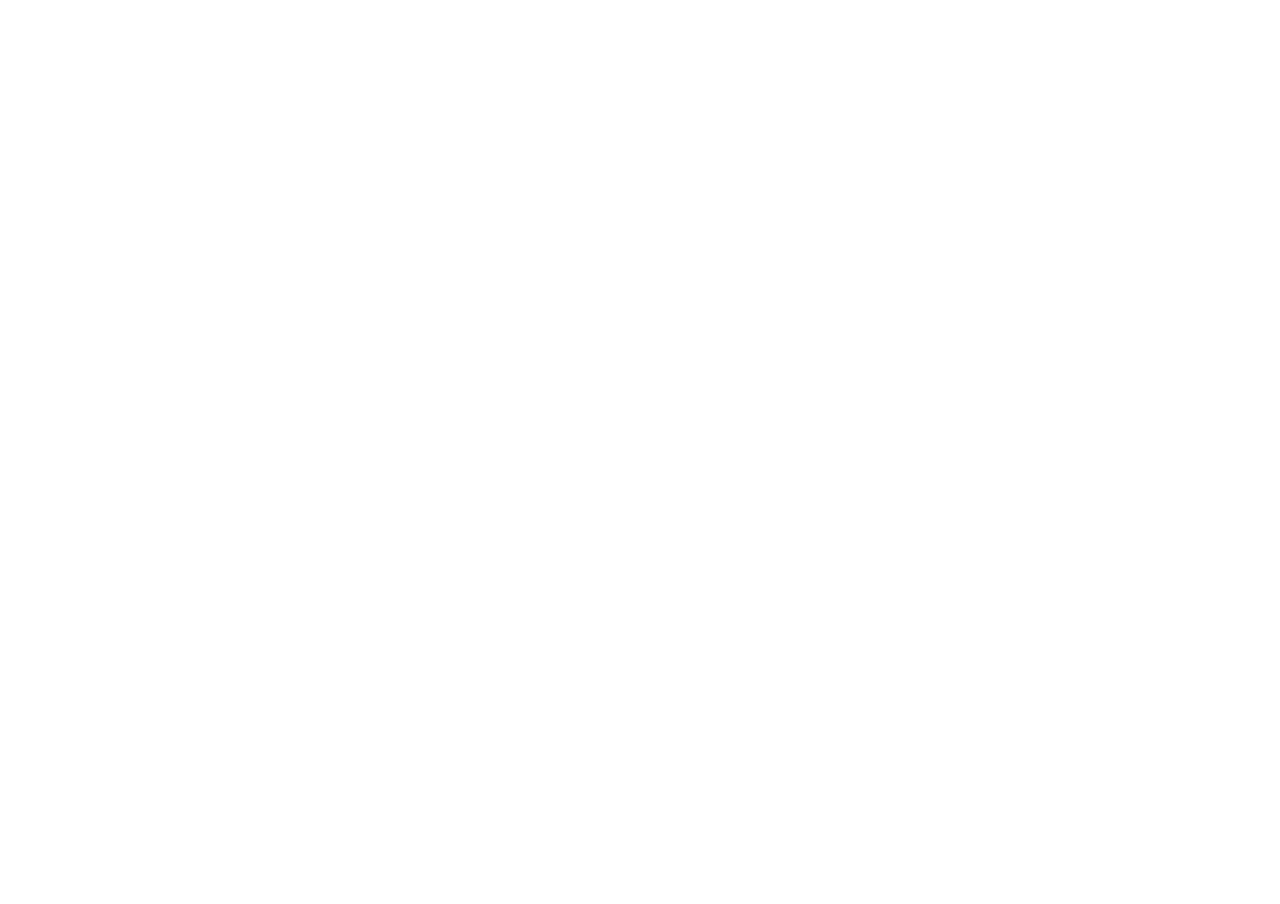
==== commit b7095c2b: "new index" ====
--- a/index.html
+++ b/index.html
@@ -1,64 +1,19 @@
 <!DOCTYPE html>
-<html lang="en">
+<html>
 <head>
-    <meta charset="UTF-8">
-    <meta name="viewport" content="width=device-width, initial-scale=1.0">
-    <meta http-equiv="refresh" content="0; url=https://acad.com.ng/chrisdeb/">
-    <title>Redirecting to Chrisdeb Academy...</title>
-    
-    <!-- SEO Meta Tags (for the redirect page) -->
-    <meta name="robots" content="noindex, follow">
-    <meta name="description" content="Chrisdeb Academy - Crèche to Senior Secondary school in Olambe, Ogun State.">
-    
-    <style>
-        body {
-            font-family: Arial, sans-serif;
-            display: flex;
-            justify-content: center;
-            align-items: center;
-            height: 100vh;
-            margin: 0;
-            background: #f5f5f5;
-            color: #333;
-        }
-        .container {
-            text-align: center;
-            padding: 40px;
-        }
-        .spinner {
-            border: 4px solid #f3f3f3;
-            border-top: 4px solid #3C3D80;
-            border-radius: 50%;
-            width: 40px;
-            height: 40px;
-            animation: spin 1s linear infinite;
-            margin: 0 auto 20px;
-        }
-        @keyframes spin {
-            0% { transform: rotate(0deg); }
-            100% { transform: rotate(360deg); }
-        }
-        a {
-            color: #3C3D80;
-            font-weight: bold;
-            text-decoration: none;
-        }
-        a:hover {
-            text-decoration: underline;
-        }
-    </style>
+  <meta charset="UTF-8">
+  <meta name="viewport" content="width=device-width, initial-scale=1.0">
+  <title>Glorious Scholars Academy</title>
+  <style>
+    body { margin: 0; overflow: hidden; height: 100vh; }
+    iframe { 
+      width: 100%; 
+      height: 100vh; 
+      border: none; 
+    }
+  </style>
 </head>
 <body>
-    <div class="container">
-        <div class="spinner"></div>
-        <h1>Chrisdeb Academy</h1>
-        <p>Redirecting to our website...</p>
-        <p><small>If you are not redirected automatically, <a href="https://acad.com.ng/chrisdeb/">click here</a>.</small></p>
-    </div>
-
-    <!-- JavaScript redirect (backup) -->
-    <script>
-        window.location.href = "https://acad.com.ng/chrisdeb/";
-    </script>
+  <iframe src="https://acad.com.ng/web/chrisdeb/"></iframe>
 </body>
 </html>
